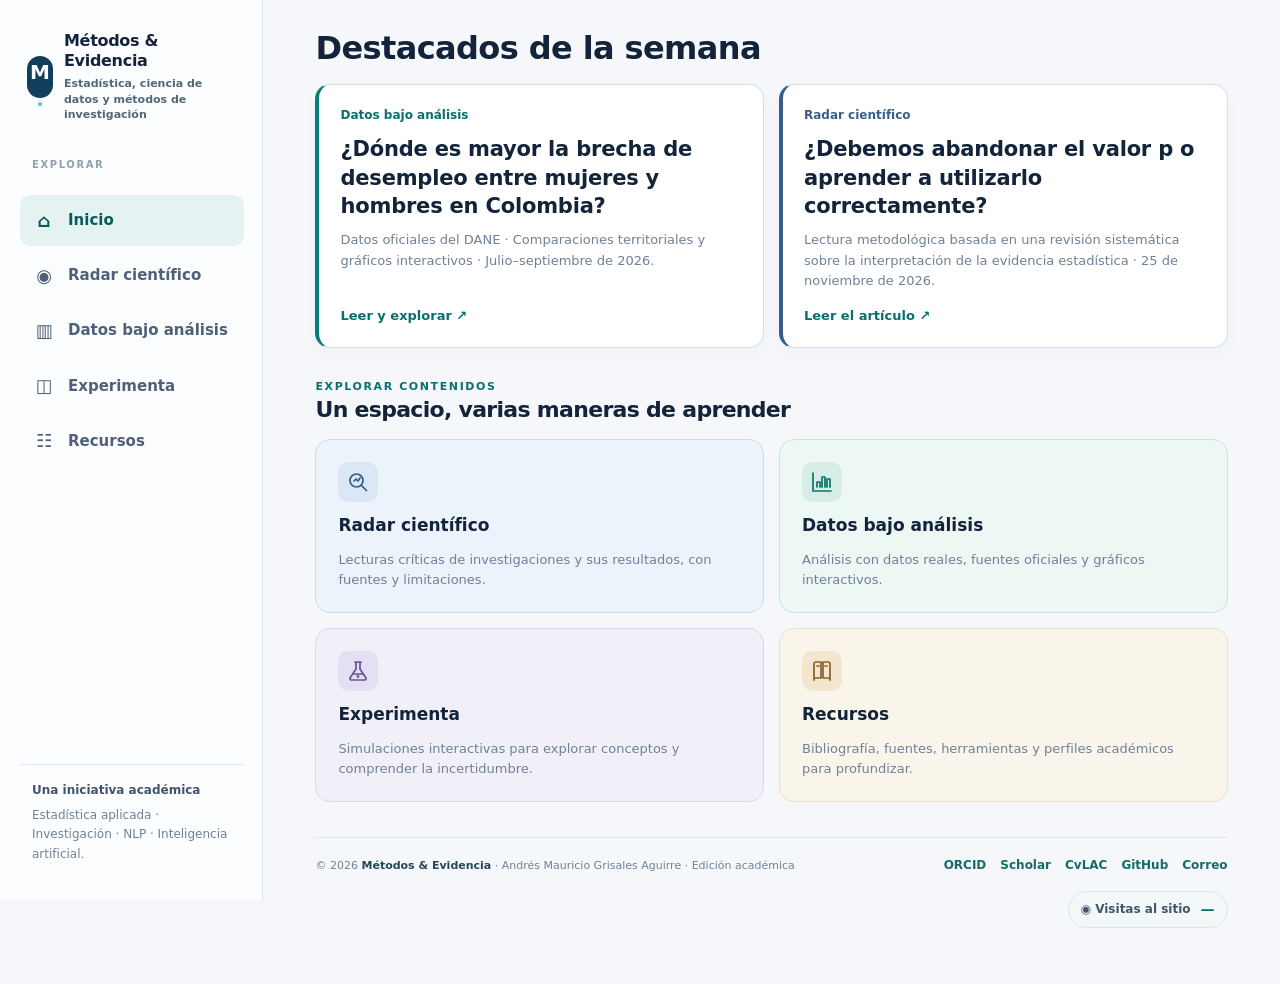
==== index.html @ fb6fb341 "seo: título completo del portal en la pestaña de Inicio Cambio aprobado por el responsable editorial" ====
<!doctype html>
<html lang="es">
<head>
<meta charset="utf-8"><meta name="viewport" content="width=device-width,initial-scale=1">
<meta name="description" content="Métodos & Evidencia: artículos de divulgación científica, análisis de datos, estadística y experimentos interactivos con fuentes verificables.">
<title>Métodos &amp; Evidencia · Estadística, ciencia de datos y métodos de investigación</title>
<meta name="robots" content="index,follow">
<link rel="canonical" href="https://andresmgrisales.github.io/metodos-evidencia/">
<!-- Vista previa al compartir (Open Graph) -->
<meta property="og:type" content="website">
<meta property="og:title" content="Métodos &amp; Evidencia · Estadística, ciencia de datos y métodos de investigación">
<meta property="og:description" content="Métodos &amp; Evidencia: artículos de divulgación científica, análisis de datos, estadística y experimentos interactivos con fuentes verificables.">
<meta property="og:url" content="https://andresmgrisales.github.io/metodos-evidencia/">
<meta property="og:site_name" content="Métodos &amp; Evidencia">
<meta property="og:locale" content="es_CO">
<meta property="og:image" content="https://andresmgrisales.github.io/metodos-evidencia/img/og-metodos-evidencia.png">
<meta property="og:image:width" content="1200">
<meta property="og:image:height" content="630">
<meta property="og:image:alt" content="Métodos &amp; Evidencia · Estadística, ciencia de datos y métodos de investigación">
<meta name="twitter:card" content="summary_large_image">

<meta name="theme-color" content="#163b52">
<style>
:root{--ink:#12233a;--ink2:#41546c;--muted:#708097;--teal:#0b8c89;--teald:#08716f;--blue:#233b78;--light:#f5f7fb;--line:#e1e7ef;--white:#fff;--warm:#fbf6ed;--shadow:0 10px 32px rgba(31,48,75,.055)}
*{box-sizing:border-box}html{scroll-behavior:smooth}body{margin:0;background:var(--light);color:var(--ink);font:15px/1.62 system-ui,-apple-system,'Segoe UI',Arial,sans-serif}button,input,select{font:inherit}a{color:var(--teald);text-decoration:none}a:hover{text-decoration:underline}button{cursor:pointer}button:focus-visible,a:focus-visible,input:focus-visible,select:focus-visible{outline:3px solid #67c4bb;outline-offset:2px}button:disabled{opacity:.5;cursor:not-allowed}
.shell{max-width:1550px;margin:0 auto;min-height:100vh;display:grid;grid-template-columns:263px minmax(0,1fr)}.sidebar{padding:27px 18px 20px 20px;background:#fcfdff;border-right:1px solid var(--line);position:sticky;top:0;height:100vh;display:flex;flex-direction:column;gap:22px}.brand{display:flex;align-items:center;gap:11px;padding:4px 7px 12px}.symbol{width:42px;height:42px;display:grid;place-items:center;background:#123e5d;color:white;font-weight:800;font-size:20px;border-radius:13px}.brand-title{font-size:16px;line-height:1.23;font-weight:780;letter-spacing:-.3px}.brand-sub{font-size:10px;letter-spacing:1.25px;color:var(--muted);font-weight:700;text-transform:uppercase}.menu-kicker{font-size:10px;font-weight:750;color:#91a0af;letter-spacing:1.6px;padding:0 12px}.menu{display:flex;flex-direction:column;gap:4px}.menu button{display:flex;align-items:center;gap:12px;border:0;border-radius:11px;padding:11px 12px;color:#506079;background:transparent;text-align:left;font-weight:630;white-space:nowrap}.menu button:hover{background:#edf3f8;color:#17375c}.menu button.active{background:#e4f2f1;color:#075c5b}.menu button .ic{font-size:18px;width:24px;text-align:center}.sidebar-bottom{margin-top:auto;border-top:1px solid var(--line);padding:16px 12px;font-size:12px;color:var(--muted)}.sidebar-bottom strong{display:block;color:var(--ink2);font-size:12px;margin-bottom:5px}
.main{min-width:0;padding:24px clamp(20px,4.1vw,64px) 38px}.topbar{display:flex;align-items:center;justify-content:space-between;gap:15px;margin-bottom:28px}.eyebrow{font-size:11px;color:var(--teald);letter-spacing:1.6px;font-weight:800;text-transform:uppercase}.top-status{background:#e5efed;color:#17675c;border:1px solid #cce6df;border-radius:99px;padding:5px 10px;font-size:11px;font-weight:750}.date{color:var(--muted);font-size:12px}.container{max-width:1110px}.hero{background:linear-gradient(117deg,#152d4c 0%,#234264 54%,#0e666b 115%);color:#fff;border-radius:22px;padding:clamp(23px,3.4vw,42px);display:grid;grid-template-columns:minmax(0,1.3fr) minmax(210px,.8fr);gap:15px;min-height:285px;overflow:hidden;position:relative}.hero:after{content:'';width:340px;height:340px;border:1px solid rgba(255,255,255,.1);border-radius:50%;position:absolute;right:-160px;top:-180px;box-shadow:0 0 0 62px rgba(255,255,255,.035),0 0 0 122px rgba(255,255,255,.025);pointer-events:none}.hero h1{font-weight:760;letter-spacing:-1.25px;font-size:clamp(27px,3.6vw,43px);line-height:1.16;margin:10px 0 15px}.hero p{margin:0 0 22px;color:#d8e4ee;max-width:600px;font-size:15px}.hero-visual{align-self:center;justify-self:center;width:100%;max-width:285px;opacity:.94}.hero-visual svg{width:100%;height:auto;overflow:visible}.hero .eyebrow{color:#99e2d5}.btn{border:0;border-radius:10px;padding:10px 15px;font-size:13px;font-weight:730;background:var(--teal);color:#fff;display:inline-flex;align-items:center;justify-content:center;gap:8px}.btn:hover{background:var(--teald);text-decoration:none}.btn.light{background:#fff;color:#23405d}.btn.light:hover{background:#e8f6f3}.btn.ghost{background:#e6f1ef;color:var(--teald)}.btn.outline{background:#fff;border:1px solid #c9d8de;color:#1b5d63}.btn.mini{font-size:12px;padding:7px 10px}.btn:focus{outline-offset:3px}.section{margin:28px 0}.section-header{display:flex;justify-content:space-between;gap:15px;align-items:end;margin-bottom:15px}.section-header h2,.page-head h1{margin:0;letter-spacing:-.7px;line-height:1.3}.section-header h2{font-size:22px}.section-header p,.page-head p{margin:5px 0 0;color:var(--muted)}.linkbtn{border:0;background:none;color:var(--teald);font-weight:740;padding:7px}.grid2{display:grid;grid-template-columns:1fr 1fr;gap:15px}.grid3{display:grid;grid-template-columns:repeat(3,minmax(0,1fr));gap:15px}.card{background:var(--white);border:1px solid var(--line);box-shadow:var(--shadow);border-radius:16px;padding:20px;min-width:0}.tile{border:1px solid #dfe7eb;background:#fff;border-radius:15px;padding:19px;text-align:left;min-height:148px;display:flex;flex-direction:column;align-items:flex-start;gap:8px;width:100%;transition:.18s}.tile:hover{transform:translateY(-2px);box-shadow:var(--shadow);border-color:#b8d6d2}.tile-ico{display:inline-grid;place-items:center;background:#e8f4f3;color:var(--teald);border-radius:11px;width:34px;height:34px;font-size:18px}.tile strong{font-size:15px}.tile span:last-child{font-size:12px;color:var(--muted);line-height:1.5}.tag{display:inline-block;color:var(--teald);font-size:10px;font-weight:780;text-transform:uppercase;letter-spacing:1.1px}.muted{color:var(--muted)}.small{font-size:12px}.kpis{display:grid;grid-template-columns:repeat(3,minmax(0,1fr));gap:12px}.kpi{padding:17px;border:1px solid var(--line);border-radius:14px;background:#fff}.kpi strong{display:block;font-size:27px;letter-spacing:-.8px;line-height:1.3;margin:5px 0}.kpi span{font-size:11px;color:var(--muted);font-weight:650}.highlight{background:#ecf6f4;border:1px solid #cae5df;border-radius:14px;padding:16px}.highlight h3{margin:2px 0 7px}.highlight p{margin:0}.label{display:block;font-size:12px;font-weight:730;color:#53667d;margin-bottom:7px}.field{border:1px solid #d7dfe8;background:#fff;border-radius:10px;padding:10px 11px;width:100%;min-width:0;color:var(--ink)}.filterbar{display:grid;grid-template-columns:1.4fr 1fr;gap:13px;margin-bottom:16px}.radar-item{background:#fff;border:1px solid var(--line);border-radius:16px;padding:20px;margin-bottom:12px}.radar-item h3{font-size:18px;margin:6px 0;line-height:1.35}.radar-item p{margin:10px 0;color:var(--ink2);font-size:14px}.meta{font-size:11px;color:#74839a;display:flex;gap:9px;flex-wrap:wrap;margin:8px 0}.item-actions{display:flex;align-items:center;gap:10px;margin-top:15px;flex-wrap:wrap}.expansion{margin-top:14px;border-left:3px solid var(--teal);padding:10px 16px;background:#f2f8f7;border-radius:0 8px 8px 0}.expansion p{margin:4px 0 8px}.page-head{margin-bottom:22px}.page-head h1{font-size:clamp(26px,3vw,34px)}.page-head .eyebrow{margin-bottom:8px}.publication{max-width:820px}.publication p{font-size:15px;color:#34465c}.publication h2{font-size:20px;letter-spacing:-.3px;margin-top:26px}.tabs{display:flex;gap:5px;background:#edf2f6;border-radius:11px;padding:5px;width:max-content;max-width:100%;flex-wrap:wrap}.tabs button{border:0;background:transparent;border-radius:8px;padding:8px 13px;font-size:12px;color:#63758b;font-weight:730}.tabs button.selected{background:#fff;color:var(--ink);box-shadow:0 2px 7px #182d4715}.chart{width:100%;max-height:345px;display:block;overflow:visible}.chart text{font-family:system-ui,'Segoe UI',sans-serif;fill:#66778e;font-size:12px}.chart .gridline{stroke:#dfe8ee;stroke-width:1;stroke-dasharray:3 5}.chart .baseline{stroke:#aebcc9;stroke-width:1.5}.chart .data-line{fill:none;stroke:#087e83;stroke-width:4;stroke-linecap:round;stroke-linejoin:round}.chart .dot{fill:#087e83;stroke:#fff;stroke-width:3}.chart .bar{fill:#238c95}.note{border-left:3px solid #e4aa5c;background:#fbf7ee;border-radius:0 9px 9px 0;padding:12px 14px;color:#715d3b;font-size:12px}.source-list a{word-break:break-word}.source-list{padding-left:20px;font-size:13px}.source-list li{margin:5px 0}.explorer-hero{background:linear-gradient(120deg,#e7f2f1,#f4f8fa);border:1px solid #d0e7e2;border-radius:14px;padding:17px}.control-row{display:flex;align-items:center;gap:12px;justify-content:space-between;flex-wrap:wrap}.control-row strong{font-size:25px}.slider{width:100%;accent-color:var(--teal);cursor:pointer;margin:11px 0 4px}.center{text-align:center}.display-num{font-size:clamp(27px,3.6vw,42px);font-weight:810;letter-spacing:-1px;color:var(--teald);line-height:1.2}.quiz-options{display:grid;gap:9px;margin:14px 0}.quiz-options button{border:1px solid #dce5ec;background:#fff;border-radius:10px;padding:12px 14px;text-align:left;color:var(--ink);font-weight:600}.quiz-options button:hover{border-color:var(--teal);background:#f4fbfa}.quiz-options button.chosen{border-color:var(--teal);background:#e4f4f1}.feedback{border:1px solid #cbe3da;background:#edf7f3;padding:13px 15px;border-radius:11px;font-size:13px}.formula{font-size:19px;text-align:center;padding:10px 0;letter-spacing:1px}.resource{display:flex;gap:14px;align-items:flex-start}.resource-icon{width:38px;height:38px;display:grid;place-items:center;border-radius:10px;background:#eaf4f2;font-size:20px;flex-shrink:0}.resource h3{margin:0 0 5px;font-size:15px}.resource p{margin:0;font-size:13px;color:var(--muted)}.footer{max-width:1110px;margin-top:35px;border-top:1px solid var(--line);padding:18px 0;color:var(--muted);font-size:11px;display:flex;justify-content:space-between;gap:15px;flex-wrap:wrap}.pill{display:inline-block;background:#e8f2f0;color:#166660;border-radius:50px;font-size:11px;font-weight:730;padding:3px 8px}.cols-analysis{display:grid;grid-template-columns:1fr .85fr;gap:16px}.overline{color:#73859a;font-size:11px;letter-spacing:1.2px;text-transform:uppercase;font-weight:800}.stat-row{display:grid;grid-template-columns:repeat(3,1fr);gap:12px}.mini-stat strong{display:block;font-size:24px;line-height:1.15}.mini-stat span{color:var(--muted);font-size:11px}.nav-mobile{display:none}.divider{height:1px;background:var(--line);margin:18px 0}.text-link{font-size:13px;font-weight:740}h3{line-height:1.35}ul{padding-left:22px}code{font-family:ui-monospace,Consolas,monospace;font-size:12px}.chart-help{font-size:11px;color:var(--muted);margin-top:4px}
@media(max-width:1000px){.shell{grid-template-columns:218px minmax(0,1fr)}.sidebar{padding:22px 10px}.main{padding:22px}.hero{grid-template-columns:1fr .65fr}.cols-analysis{grid-template-columns:1fr}}
@media(max-width:730px){.featured-card{grid-template-columns:1fr!important}.shell{display:block}.sidebar{position:static;width:100%;height:auto;border-right:0;border-bottom:1px solid var(--line);padding:11px 13px;gap:5px}.brand{padding:3px 5px}.menu-kicker,.sidebar-bottom{display:none}.menu{flex-direction:row;overflow-x:auto;padding:2px 0 4px;gap:4px;scrollbar-width:thin}.menu button{padding:9px 10px;font-size:12px;gap:5px}.menu button .ic{font-size:14px;width:18px}.main{padding:20px 14px}.hero{min-height:initial;padding:23px;grid-template-columns:1fr}.hero-visual{display:none}.grid3,.grid2{grid-template-columns:1fr}.kpis{grid-template-columns:repeat(3,1fr)}.kpi{padding:12px}.kpi strong{font-size:20px}.filterbar{grid-template-columns:1fr}.topbar{margin-bottom:18px}.section{margin:24px 0}.section-header h2{font-size:19px}.stat-row{grid-template-columns:1fr 1fr}.publication{max-width:none}}
@media(max-width:410px){.kpis{grid-template-columns:1fr 1fr}.topbar{flex-wrap:wrap}.stat-row{grid-template-columns:1fr 1fr}}
@media(prefers-reduced-motion:reduce){*{scroll-behavior:auto!important;transition:none!important}}

/* ME v0.5: accesibilidad, navegación móvil y miniartículo metodológico */
.skip-link{position:absolute;left:14px;top:-100px;z-index:100;background:#fff;color:#123e5d;border:2px solid #0b8c89;border-radius:9px;padding:8px 12px}.skip-link:focus{top:12px}
.article-switch{display:flex;align-items:stretch;gap:10px;flex-wrap:wrap;margin:0 0 25px}
.article-switch button{border:1px solid #cadde1;background:#fff;border-radius:12px;text-align:left;padding:11px 15px;color:#36526a;font-size:13px;min-width:220px;flex:1;line-height:1.5}
.article-switch button strong{display:block;font-size:14px;color:var(--ink)}
.article-switch button.selected{border-color:#0b8c89;background:#e8f5f2;box-shadow:inset 0 0 0 1px #0b8c89}
.method-grid{display:grid;grid-template-columns:1fr;gap:17px}
.method-controls{display:grid;grid-template-columns:repeat(3,minmax(0,1fr));gap:16px}
.method-controls .control-row{margin-bottom:4px}
.method-metrics{display:grid;grid-template-columns:repeat(3,minmax(0,1fr));gap:10px;margin:18px 0}
.method-metric{border:1px solid var(--line);border-radius:12px;padding:13px;background:#fff;min-width:0}
.method-metric .overline{font-size:10px;line-height:1.4;letter-spacing:.8px}
.method-metric .num{font-size:24px;line-height:1.35;font-weight:800;letter-spacing:-.5px;color:#214968;overflow-wrap:anywhere}
.method-metric .support{font-size:12px;color:#65748c}
.ci-plot{width:100%;height:auto;display:block;max-width:850px;margin:0 auto}
.method-takeaway{padding:15px;border:1px solid #cce4df;background:#eff8f5;border-radius:13px}
.method-takeaway strong{display:block;color:#145754;margin-bottom:3px}
.method-takeaway p{margin:2px 0;color:#274b5d}
.method-notes{padding-left:20px}
.method-notes li{margin:8px 0}
.mini-pill{display:inline-flex;align-items:center;border-radius:100px;padding:3px 10px;background:#eaf4f3;color:#115b5d;font-size:11px;font-weight:700}
.visually-hidden{position:absolute!important;width:1px;height:1px;padding:0;margin:-1px;overflow:hidden;clip:rect(0,0,0,0);white-space:nowrap;border:0}
/* Los nombres editoriales son únicos para todos los tamaños de pantalla. */
@media(max-width:930px){.method-grid{grid-template-columns:1fr}.method-controls{grid-template-columns:1fr}.method-metrics{grid-template-columns:repeat(3,minmax(0,1fr))}}
@media(max-width:730px){
  .menu{display:grid;grid-template-columns:repeat(3,minmax(0,1fr));overflow:visible;gap:5px}
 .menu button{min-width:0;white-space:normal;display:flex;flex-direction:column;align-items:center;justify-content:center;line-height:1.25;text-align:center;padding:8px 4px;min-height:72px;gap:4px}.menu button .nav-long{max-width:100%;overflow-wrap:break-word}
 .menu button .ic{font-size:15px;width:15px}.method-metrics{grid-template-columns:1fr 1fr}.article-switch{gap:7px}.article-switch button{min-width:0;flex-basis:100%}
}
@media(max-width:390px){.menu button .ic{display:inline-block}.method-metrics{grid-template-columns:1fr 1fr}.method-metric .num{font-size:21px}}


/* Radar editorial demo 0.6 */
.status-pill{display:inline-block;padding:5px 10px;border-radius:999px;font-size:12px;font-weight:700;background:#edf2f8;color:#405876}
.status-pill.revisar{background:#e2f4f0;color:#086c66}.status-pill.descartado{background:#faecec;color:#8a4550}
.review-buttons{display:flex;gap:7px;flex-wrap:wrap;margin-top:11px}.review-buttons button{font-size:12px}.review-footer{margin-top:14px}
@media(max-width:600px){.review-buttons .btn{flex:1 1 43%;white-space:normal}.tabs button{min-width:0}}

/* Radar 0.7: indicadores de procedencia y alcance */
.radar-summary{display:grid;grid-template-columns:repeat(3,minmax(0,1fr));gap:10px;margin:17px 0 16px}
.radar-summary>div{border:1px solid #dfebe9;border-radius:13px;background:#f2f8f7;padding:12px 14px;display:flex;flex-direction:column;gap:3px;min-width:0}
.radar-summary strong{font-size:24px;line-height:1.1;color:#145954}
.radar-summary span{font-size:12px;color:#596a7f}
@media(max-width:470px){.radar-summary>div{padding:10px 8px}.radar-summary strong{font-size:20px}.radar-summary span{font-size:11px;line-height:1.35}}

/* METODOS & EVIDENCIA V0.8 */
.radar-tabs{display:flex;flex-wrap:wrap;gap:8px;margin:18px 0;padding:8px;background:#edf4f4;border-radius:14px}
.radar-tabs button{border:1px solid transparent;border-radius:10px;padding:10px 13px;background:transparent;color:#4e6074;font-weight:760;font-size:12px;cursor:pointer;flex:1 1 auto}
.radar-tabs button.active{color:#115f5b;border-color:#c6dedb;background:white;box-shadow:0 2px 10px #173b6315}
.trend-summary{display:grid;grid-template-columns:repeat(3,minmax(0,1fr));gap:10px;margin:14px 0}
.trend-summary>div{border-radius:13px;background:#f0f6f4;border:1px solid #dcebe7;padding:15px;display:flex;flex-direction:column;gap:4px}
.trend-summary .k{font-size:10px;color:#63768c;text-transform:uppercase;letter-spacing:.8px;font-weight:750}
.trend-summary .v{font-size:17px;font-weight:800;color:#1d4751}
.trend-row{border-radius:14px;border:1px solid var(--line);padding:16px;background:#fff;margin:10px 0}
.trend-svg{display:block;width:100%;max-width:850px;height:auto;margin:7px auto}
.trend-table{width:100%;border-collapse:collapse;font-size:13px}
.trend-table th,.trend-table td{border-bottom:1px solid #e0e8ec;padding:10px;text-align:right}
.trend-table th:first-child,.trend-table td:first-child{text-align:left}
.trend-tabs{display:flex;gap:8px;flex-wrap:wrap;margin:12px 0}
.trend-empty{min-height:195px;display:flex;flex-direction:column;align-items:center;justify-content:center;gap:9px;border:1px dashed #a8b8c4;background:#f8fafb;border-radius:16px;text-align:center;padding:30px 18px}
.status-info{display:inline-flex;align-items:center;gap:5px;background:#eef4f5;color:#406278;padding:5px 9px;border-radius:99px;font-size:11px;font-weight:750}
.status-info.demo{background:#fff2e0;color:#955a12}
.status-info.pending{background:#f2f4f7;color:#5a6573}
.smallprint{font-size:12px;color:#607189;line-height:1.65}
.form-actions{display:flex;gap:10px;flex-wrap:wrap;margin:13px 0}
.policy-grid{display:grid;grid-template-columns:1fr 1fr;gap:13px}
.policy-criterion{border:1px solid #dce6ec;background:#fff;border-radius:13px;padding:16px}
.policy-criterion strong{display:block;font-size:14px;margin:4px 0 7px;color:#25455c}
.policy-criterion p{margin:0;color:#607188;font-size:12px}
@media(max-width:730px){.trend-summary{grid-template-columns:1fr}.policy-grid{grid-template-columns:1fr}.radar-tabs button{flex:1 1 43%}}

/* Monitor 0.9 · Real data and provenance */
.reference-chip{background:#e8f5f2;border:1px solid #c5e9dd;border-radius:11px;padding:12px 15px;color:#155b52}
.reference-chip strong{display:block;font-size:14px;margin-bottom:4px}
.reference-chip p{margin:0;color:#28594f;font-size:13px;line-height:1.52}
.trend-actions{display:flex;gap:8px;flex-wrap:wrap;margin-top:12px}
.trend-actions .btn{white-space:normal;text-align:center}
.warning-note{border-left:3px solid #d69b42;background:#fff8e9;padding:11px 14px;border-radius:0 8px 8px 0;margin-top:12px;font-size:13px;color:#674e25}
.success-note{border-left:3px solid #0b8c89;background:#edf8f5;padding:11px 14px;border-radius:0 8px 8px 0;margin-top:12px;font-size:13px;color:#22584f}
.ref-table{width:100%;max-width:600px;border-collapse:collapse;font-variant-numeric:tabular-nums}
.ref-table th,.ref-table td{padding:7px 10px;border-bottom:1px solid #e6ebef;font-size:13px;text-align:right}
.ref-table th:first-child,.ref-table td:first-child{text-align:left}
.monitor-subtitle{font-size:13px;color:#5f7182;margin-top:2px}
@media(max-width:540px){.trend-actions>.btn{flex:1 1 100%}.ref-table th,.ref-table td{font-size:12px}}

/* 0.11: auditoría científica de 60 registros */
.audit-steps{display:grid;grid-template-columns:repeat(3,1fr);gap:11px;margin:15px 0}
.audit-steps>div{background:#f4f8fa;border:1px solid #e1e9ee;border-radius:12px;padding:13px}
.audit-steps strong{display:block;font-size:19px;color:#173c50}
.audit-steps span{font-size:12px;color:#5b7180}
.audit-grid{display:grid;grid-template-columns:repeat(3,1fr);gap:10px;margin:14px 0}
.audit-cell{border:1px solid #e0e9ed;border-radius:12px;padding:12px;background:#fff}
.audit-cell strong{display:block;font-size:13px;color:#14384b}
.audit-cell span{display:block;color:#5f7786;font-size:12px;margin-top:4px}
.audit-cell .number{font-size:24px;color:#087c80;font-weight:800;margin:4px 0}
.audit-item{padding:12px 0;border-bottom:1px solid #e8edf0}
.audit-item h4{font-size:14px;line-height:1.35;margin:3px 0}
.audit-item p{font-size:12px;margin:5px 0;line-height:1.5}
.audit-progress{background:#f0f7f6;border:1px solid #bcded8;border-radius:10px;padding:10px 13px;margin:12px 0}
.audit-progress strong{color:#17645c}
.audit-actions{display:flex;flex-wrap:wrap;gap:10px;margin:15px 0}
.audit-actions .btn:disabled{opacity:.48;cursor:not-allowed}
@media(max-width:750px){.audit-grid{grid-template-columns:repeat(2,1fr)}.audit-steps{grid-template-columns:1fr 1fr 1fr}}
@media(max-width:440px){.audit-grid{grid-template-columns:1fr 1fr}.audit-steps{grid-template-columns:1fr}.audit-actions .btn{width:100%}}


/* ===== Catálogo acumulativo 0.17 ===== */
.v17-hero{padding:clamp(19px,3vw,30px);border-radius:17px;color:white;background:linear-gradient(120deg,#143650 0%,#126b6e 100%);margin:16px 0 20px}
.v17-hero h2{margin:5px 0 6px;font-size:clamp(22px,3vw,28px);letter-spacing:-.5px}
.v17-hero p{color:#e2f1ef;max-width:770px;margin:0 0 15px}
.v17-grid{display:grid;grid-template-columns:repeat(3,minmax(0,1fr));gap:13px;margin:15px 0}
.v17-card{border:1px solid #dfe8ea;background:#fff;border-radius:13px;padding:16px;display:flex;flex-direction:column;gap:8px;min-width:0}
.v17-card h3{margin:0;font-size:16px;line-height:1.35;overflow-wrap:anywhere}
.v17-card p{margin:0;color:#556b7c;font-size:13px;line-height:1.55}
.v17-card .v17-footer{margin-top:auto;padding-top:5px;display:flex;gap:8px;flex-wrap:wrap;align-items:center}
.v17-eyebrow{font-size:10px;letter-spacing:1.2px;text-transform:uppercase;font-weight:800;color:#087776}
.v17-stat{font-size:12px;color:#4a6377}
.v17-demo{display:inline-flex;border:1px solid #cfd8de;background:#f5f7f9;color:#536779;border-radius:50px;padding:3px 8px;font-size:10px;font-weight:750}
.v17-published{display:inline-flex;background:#e6f5ef;color:#116956;padding:3px 8px;border-radius:50px;font-size:10px;font-weight:750}
.v17-tombstone{display:inline-flex;background:#fff0ef;color:#9a3532;border-radius:50px;padding:3px 8px;font-size:10px;font-weight:750}
.v17-filter{display:grid;grid-template-columns:minmax(180px,2fr) repeat(3,minmax(130px,1fr));gap:12px;margin:17px 0;padding:17px;border:1px solid #e2e9ed;border-radius:14px;background:#fff}
.v17-filter .field{width:100%;max-width:100%;min-width:0}
.v17-filter label{display:block;font-size:11px;font-weight:750;color:#435971;margin-bottom:4px}
.v17-calendar{width:100%;border-collapse:collapse;font-size:13px}
.v17-calendar th,.v17-calendar td{border-bottom:1px solid #e8ecef;padding:10px 9px;text-align:left;vertical-align:top}
.v17-calendar th{font-size:11px;letter-spacing:.5px;text-transform:uppercase;color:#556b7c}
.v17-tag{display:inline-block;margin-right:5px;margin-bottom:3px;border-radius:50px;background:#eaf2f3;color:#26636b;padding:2px 9px;font-size:11px}
.v17-record{max-width:900px}
.v17-record h1{font-size:clamp(25px,3.3vw,34px);line-height:1.2;letter-spacing:-.6px}
.v17-sources{overflow-wrap:anywhere}
.v17-history{border-left:3px solid #6ab7b0;padding-left:13px;margin:15px 0}
.v17-history>div{border-bottom:1px solid #e8edf0;padding:9px 0}
.v17-spotlight{padding:18px;border:1px solid #c9e3dd;border-radius:14px;background:#f0f9f6;margin:18px 0}
.v17-spotlight h2{margin:0 0 5px;font-size:19px}
.v17-spotlight p{margin:0 0 12px;color:#4c6971;font-size:13px}
.v17-actions{display:flex;gap:10px;flex-wrap:wrap;margin-top:11px}
.v17-empty{padding:24px;border:1px dashed #cbd9df;background:#fff;border-radius:13px;color:#637588}
.v17-wrap{overflow-x:auto;max-width:100%}
@media(max-width:960px){.v17-grid{grid-template-columns:repeat(2,minmax(0,1fr))}.v17-filter{grid-template-columns:repeat(2,minmax(0,1fr))}}
@media(max-width:520px){.v17-grid,.v17-filter{grid-template-columns:1fr}.v17-filter{padding:13px}.v17-card{padding:14px}.v17-calendar{min-width:520px}.v17-hero{padding:18px}.v17-actions .btn{width:100%}}


/* ===== 0.18 · Calendarizar preparación sin autopublicar ===== */
.a18-hero{border-radius:17px;background:linear-gradient(110deg,#15384e,#087d7c);color:white;padding:clamp(20px,3vw,32px);margin:15px 0 22px}
.a18-hero h1{font-size:clamp(27px,3.3vw,36px);margin:6px 0 12px;color:#fff}
.a18-hero p{max-width:800px;color:#deecee;margin:0;font-size:14px;line-height:1.65}
.a18-kpis{display:grid;grid-template-columns:repeat(4,minmax(0,1fr));gap:12px;margin:18px 0}
.a18-kpi{padding:16px;background:#fff;border:1px solid #dce6e9;border-radius:14px}
.a18-kpi b{display:block;font-size:27px;line-height:1.4;color:#18586a}
.a18-kpi span{font-size:11px;color:#526c79}
.a18-split{display:grid;grid-template-columns:minmax(0,1fr) 260px;gap:16px;align-items:start}
.a18-card{background:#fff;border:1px solid #e0e9e9;border-radius:14px;padding:16px;margin-bottom:12px;min-width:0}
.a18-card h3{margin:6px 0 6px;font-size:16px;line-height:1.35}
.a18-card p{font-size:12px;line-height:1.5;color:#53687d;margin:5px 0 10px}
.a18-meta{display:flex;align-items:center;flex-wrap:wrap;gap:8px;color:#657587;font-size:11px}
.a18-pill{background:#eff3f4;color:#416473;border-radius:20px;padding:4px 9px;font-size:10px;font-weight:800}
.a18-pill.due{background:#fdf1dc;color:#96611b}
.a18-pill.review{background:#e7f3f2;color:#136d64}
.a18-list{min-width:0}
.a18-filters{display:grid;grid-template-columns:repeat(3,minmax(0,1fr));gap:10px;margin-bottom:14px}
.a18-filters label{font-size:11px;font-weight:750;color:#435d70;display:block;margin-bottom:5px}
.a18-filters select,.a18-filters input{width:100%;min-width:0;background:white;border:1px solid #d7e1e5;color:#23384e;border-radius:10px;padding:9px 10px;font-size:13px}
.a18-detail{margin-top:12px;padding:12px;border:1px solid #cde3e1;background:#f4faf9;border-radius:10px}
.a18-detail ul{font-size:12px;line-height:1.65;margin:9px 0 5px;padding-left:21px;color:#334f5b}
.a18-panel{border:1px solid #dce7e6;background:#fff;border-radius:14px;padding:18px;margin-bottom:13px}
.a18-panel h2{font-size:18px;margin:0 0 9px}
.a18-panel p{font-size:12px;color:#587082;line-height:1.65}
.a18-steps{display:grid;gap:8px}
.a18-steps div{padding:10px 12px;border-left:3px solid #58a6a0;background:#f2f7f7;color:#405a6e;font-size:12px;border-radius:6px}
.a18-bar{height:7px;border-radius:20px;background:#e5eeee;overflow:hidden;margin:12px 0}
.a18-bar span{height:100%;display:block;background:#168a82;border-radius:20px}
.a18-note{font-size:12px;color:#466773;padding:12px;background:#eff6f7;border:1px solid #d5e5e5;border-radius:12px;margin-top:12px}
@media(max-width:1000px){.a18-split{grid-template-columns:1fr}.a18-kpis{grid-template-columns:repeat(2,minmax(0,1fr))}}
@media(max-width:550px){.a18-filters{grid-template-columns:1fr}.a18-kpis{grid-template-columns:repeat(2,minmax(0,1fr))}.a18-kpi{padding:13px}.a18-card{padding:14px}}


/* Integración editorial 0.26; no altera simuladores ni lógica del prototipo */
.a026-callout{margin:19px 0 25px;padding:21px;border-radius:16px;border:1px solid #badbd6;background:linear-gradient(110deg,#effaf7,#fff)}
.a026-callout h2{font-size:clamp(21px,2.8vw,27px);line-height:1.23;margin:8px 0 12px;color:#163b51}
.a026-callout p{font-size:14px;color:#4a6172;line-height:1.6}
.a026-kicker{font-size:11px;letter-spacing:.9px;font-weight:850;color:#0b7974}
.a026-badge{display:inline-block;border:1px solid #b5e1ca;background:#e4f5eb;color:#216a4d;border-radius:99px;padding:5px 10px;font-size:11px;font-weight:800}
.a026-btn{padding:10px 16px;border:0;border-radius:10px;background:#0b817a;color:#fff;font:inherit;font-weight:800;cursor:pointer}
.a026-btn:hover{background:#076a66}
.a026-details{background:#fff;border:1px solid #c8ddd8;border-radius:13px;overflow:hidden;margin-top:16px}
.a026-details>summary{padding:15px 19px;cursor:pointer;font-weight:800;color:#155d66;list-style:none;display:flex;justify-content:space-between;gap:12px}
.a026-details>summary::-webkit-details-marker{display:none}
.a026-details>summary::after{content:"+";font-size:22px;line-height:1}
.a026-details[open]>summary::after{content:"−"}
.a026-details[open]>summary{border-bottom:1px solid #dfe7ec}
.a026-embed{background:#fff;color:#203448;font-size:15px}
.a026-embed .reading{background:#fff;margin:0;box-shadow:none;border:none}
.a026-embed .reading-head{padding:clamp(19px,4vw,39px);border-bottom:1px solid #dfe7ec}
.a026-embed .reading-meta,.a026-embed .graphic-kicker{font-size:11px;font-weight:800;letter-spacing:1px;text-transform:uppercase;color:#087f80}
.a026-embed .pill{display:inline-block;border:1px solid #c6e3d6;background:#eaf6ee;color:#25644c;border-radius:99px;padding:5px 10px;font-size:11px;font-weight:800}
.a026-embed .reading h2{font-size:clamp(23px,3.5vw,37px);color:#15384b;line-height:1.22;margin:15px 0;letter-spacing:-.5px}
.a026-embed .lead{font-size:17px;color:#4e6175;margin-bottom:16px}
.a026-embed .submeta{font-size:12px;color:#65778a}
.a026-embed .infographic{padding:clamp(16px,3.4vw,30px);background:linear-gradient(115deg,#effaf7,#f7f9fb);border-bottom:1px solid #dfe7ec}
.a026-embed .infographic figcaption{font-size:11px;font-weight:800;letter-spacing:1px;color:#526b7b;margin-bottom:12px}
.a026-embed .graphic-body{border:1px solid #d9e9e6;background:#fff;border-radius:14px;padding:clamp(13px,3vw,23px)}
.a026-embed .flow3{display:flex;gap:7px;align-items:center;margin:20px 0}
.a026-embed .flow-number{flex:1;min-width:0;padding:12px 4px;text-align:center;background:#e8f4f2;border-radius:10px}
.a026-embed .flow-number strong{display:block;color:#086b71;font-size:clamp(20px,3vw,31px);line-height:1.2}
.a026-embed .flow-number span{display:block;color:#587480;font-size:11px;margin-top:4px}
.a026-embed .arrow{font-size:23px;color:#418f8e}
.a026-embed .graphic-message{background:#ecf6f4;color:#165c62;border-radius:9px;padding:13px 15px;display:flex;gap:8px}
.a026-embed .graphic-chips{display:flex;flex-wrap:wrap;gap:7px;margin:14px 0}
.a026-embed .graphic-chips span{font-size:12px;background:#f5f7f9;border:1px solid #e1e7eb;border-radius:30px;padding:5px 10px}
.a026-embed .graphic-footnote{color:#607380;font-size:12px;margin:9px 0 0}
.a026-embed .reading-content{padding:clamp(20px,4vw,39px)}
.a026-embed .reading-content>h3{font-size:20px;margin:0 0 19px}
.a026-embed .section-narrative{margin-bottom:22px}
.a026-embed .section-narrative h3{font-size:17px;margin:0 0 7px;color:#154e58}
.a026-embed .section-narrative p{margin:0;line-height:1.66;color:#334b5f}
.a026-embed .interpretation{background:#fff8ec;border-left:4px solid #c99954;border-radius:0 10px 10px 0;margin:0 clamp(20px,4vw,39px) 27px;padding:15px 20px}
.a026-embed .interpretation h3{margin:0 0 7px;font-size:14px}
.a026-embed .interpretation p{margin:0;color:#67563e;font-size:13px}
.a026-embed .sources{margin:0 clamp(20px,4vw,39px);padding:25px 0 33px;border-top:1px solid #dfe7ec;font-size:13px;overflow-wrap:anywhere}
.a026-embed .sources p{margin:7px 0}
.a026-home{margin:22px 0;border:1px solid #beded6;background:#edf8f4;border-radius:16px;padding:21px}
.a026-home h2{font-size:21px;margin:7px 0 9px;color:#155060}
.a026-home p{font-size:14px;color:#4a6172}
@media(max-width:650px){.a026-callout{padding:14px}.a026-embed .flow3{gap:4px}.a026-embed .flow-number strong{font-size:20px}.a026-embed .flow-number span{font-size:10px}.a026-embed .arrow{font-size:17px}}


/* Navegación de audiencia general · vista editorial de revisión */
.m27-areas{display:grid;grid-template-columns:repeat(3,minmax(0,1fr));gap:14px;margin:18px 0 26px}
.m27-areas article{border:1px solid #dce5ec;background:#fff;border-radius:15px;padding:19px;min-width:0}
.m27-areas strong{font-size:14px;color:#0a7770}.m27-areas h3{font-size:17px;margin:8px 0 7px;color:#203d54}
.m27-areas p{font-size:13px;color:#506678;line-height:1.58;margin:0}
.m27-note{padding:17px 19px;background:#eef8f6;border:1px solid #d0e5df;border-radius:12px;margin-top:20px;color:#2c5d62;font-size:13px;line-height:1.6}
.m27-header{margin-bottom:25px}.m27-header h1{font-size:clamp(29px,4vw,40px);line-height:1.2;margin:6px 0 12px}
.m27-header p{max-width:780px;color:#586a7e;font-size:15px}
.m27-hero{margin-top:12px;background:linear-gradient(115deg,#16475a,#097d79);border-radius:19px;color:#fff;padding:clamp(22px,4vw,36px)}
.m27-hero h2{color:#fff;font-size:clamp(24px,3.4vw,33px);margin:9px 0;line-height:1.24}
.m27-hero p{color:#e1f0f0;font-size:15px;line-height:1.6;max-width:73ch}
.m27-hero .a026-btn{background:#fff;color:#125d61}.m27-hero .a026-btn:hover{background:#e1f2ed}
.m27-muted{font-size:13px;color:#607387}
.m27-callout{display:flex;gap:15px;align-items:center;flex-wrap:wrap;justify-content:space-between;padding:18px 22px;background:#fff;border:1px solid #dce5ec;border-radius:15px;margin:20px 0}
.m27-callout p{margin:0;color:#536c7b;font-size:13px;max-width:64ch}
@media(max-width:750px){.m27-areas{grid-template-columns:1fr}.m27-callout{align-items:flex-start}.m27-hero{padding:20px}}


/* v0.28: identidad editorial y acceso permanente a una sola lectura destacada */
.brand>div:last-child{min-width:0}
.brand-sub{font-size:11px;line-height:1.4;font-weight:550;text-transform:none;letter-spacing:0;max-width:280px;margin-top:6px;color:#526779}
.topbar.featured028{position:sticky;top:8px;z-index:45;display:block;margin:0 0 25px;padding:0;
  background:rgba(255,255,255,.98);border:1px solid #cedfdf;border-left:4px solid #0b8882;
  border-radius:14px;box-shadow:0 5px 23px rgba(18,52,71,.10);overflow:hidden}
.featured028-click{width:100%;display:flex;gap:18px;align-items:center;text-align:left;min-width:0;padding:14px 17px;
  border:0;background:transparent;color:inherit;cursor:pointer;font:inherit}
.featured028-click:hover{background:#f1f9f7}
.featured028-click:focus-visible{outline:3px solid #0b8c89;outline-offset:-4px}
.featured028-label{flex:0 0 123px;display:block;font-size:10px;font-weight:850;line-height:1.45;letter-spacing:1.05px;color:#06766f}
.featured028-main{flex:1;min-width:0;display:flex;flex-direction:column;gap:2px}
.featured028-title{font-size:15px;font-weight:770;line-height:1.35;color:#16354a;letter-spacing:-.1px}
.featured028-summary{font-size:12px;line-height:1.45;color:#52677b}
.featured028-arrow{flex:0 0 28px;width:28px;height:28px;display:grid;place-items:center;border-radius:8px;background:#e3f2f0;color:#12665e;font-weight:800;font-size:19px}
@media(max-width:730px){
  .brand-sub{font-size:11px;max-width:310px;line-height:1.36;margin-top:4px}
  .main{padding-top:13px}
  .topbar.featured028{top:6px;margin-bottom:22px}
  .featured028-click{padding:12px 13px;gap:12px;align-items:flex-start}
  .featured028-label{flex:0 0 79px;font-size:9px;letter-spacing:.55px;line-height:1.3;padding-top:4px}
  .featured028-title{font-size:14px;line-height:1.32}
  .featured028-summary{font-size:11px;line-height:1.43}
  .featured028-arrow{flex:0 0 23px;height:23px;width:23px;font-size:16px}
}
@media(max-width:370px){
  .featured028-click{gap:9px;padding:10px}
  .featured028-label{flex-basis:63px;font-size:8.3px}
  .featured028-arrow{display:none}
}


/* v0.29 · Franja editorial con dos columnas centradas en ambos ejes */
.topbar.featured028 .featured028-click{
  display:grid; grid-template-columns:minmax(115px,.72fr) minmax(0,2.15fr);
  align-items:center;justify-items:center;gap:16px;position:relative;
  text-align:center;min-height:96px;padding:14px 50px 14px 20px;
}
.topbar.featured028 .featured028-label{
  display:flex;align-items:center;justify-content:center;
  align-self:stretch;justify-self:stretch;text-align:center;
  padding:0 10px;line-height:1.5;
}
.topbar.featured028 .featured028-main{
  min-width:0;width:100%;display:flex;align-self:stretch;
  flex-direction:column;justify-content:center;align-items:center;text-align:center;
  gap:5px;
}
.topbar.featured028 .featured028-title,.topbar.featured028 .featured028-summary{text-align:center;max-width:65ch}
.topbar.featured028 .featured028-arrow{
 position:absolute;right:14px;top:50%;transform:translateY(-50%);
}
@media (max-width:730px){
 .topbar.featured028 .featured028-click{
   grid-template-columns:minmax(81px,.82fr) minmax(0,2fr);gap:9px;
   min-height:110px;padding:12px 35px 12px 12px;align-items:center;
 }
 .topbar.featured028 .featured028-label{padding:0 3px;font-size:9px;align-items:center;letter-spacing:.38px}
 .topbar.featured028 .featured028-main{align-items:center;justify-content:center}
 .topbar.featured028 .featured028-title{font-size:14px}
 .topbar.featured028 .featured028-summary{font-size:11px;line-height:1.42}
 .topbar.featured028 .featured028-arrow{right:8px;width:22px;height:22px;font-size:15px}
}
@media (max-width:390px){
 .topbar.featured028 .featured028-click{grid-template-columns:73px minmax(0,1fr);gap:7px;padding:12px 10px;}
 .topbar.featured028 .featured028-arrow{display:none}
 .topbar.featured028 .featured028-label{font-size:8.6px;letter-spacing:.1px}
}
/* v0.29 · Datos del autor e identidad académica */
.author029{background:linear-gradient(120deg,#f2faf8,#fff);border:1px solid #c9e1db;
 border-radius:18px;padding:clamp(18px,3vw,30px);margin:20px 0 26px;display:grid;
 grid-template-columns:minmax(0,1.25fr) minmax(250px,.9fr);gap:24px;align-items:center}
.author029-kicker{font-size:11px;letter-spacing:1px;color:#086e69;font-weight:850;text-transform:uppercase}
.author029-name{margin:9px 0 6px;font-size:clamp(21px,2.5vw,27px);color:#173a4d;line-height:1.27}
.author029-degree{font-size:13px;font-weight:750;color:#246b66;line-height:1.55;margin:0 0 10px}
.author029-bio{font-size:14px;line-height:1.7;color:#4b6071;margin:0}
.author029-channels{background:#fff;border:1px solid #ddeae6;padding:17px;border-radius:12px}
.author029-channels h3{font-size:14px;margin:0 0 9px;color:#173a4d}
.author029-links{display:flex;flex-wrap:wrap;gap:8px;margin-top:12px}
.author029-links a{display:inline-flex;align-items:center;justify-content:center;min-height:35px;
 border-radius:9px;background:#e8f5f1;border:1px solid #c5e5dc;color:#07665f;padding:6px 11px;
 text-decoration:none;font-size:12px;font-weight:760}
.author029-links a:hover{background:#d9eee6}
.author029-email{display:inline-flex;align-items:center;gap:7px;color:#106968;overflow-wrap:anywhere;font-weight:760;font-size:13px}
.author029-subtle{font-size:11px;color:#6b7b89;margin:8px 0 0}
.footer029{align-items:center;display:grid;grid-template-columns:minmax(0,1fr) auto;gap:16px}
.footer029-identity strong{color:#254657;font-weight:800}
.footer029-social{display:flex;flex-wrap:wrap;gap:8px 14px;align-items:center}
.footer029-social a{font-size:12px;text-decoration:none;color:#166a6a;font-weight:730}
.footer029-social a:hover{text-decoration:underline}
@media(max-width:840px){.author029{grid-template-columns:1fr;gap:13px}.footer029{grid-template-columns:1fr;text-align:center}.footer029-social{justify-content:center}}


/* v0.30 · Identidad editorial breve, separada del nombre y de los grados académicos */
.author030-role{display:inline-flex;align-items:center;max-width:100%;margin:3px 0 12px;
 padding:6px 11px;border-radius:8px;border:1px solid #cbe7df;background:#e8f6f1;
 color:#12645c;font-size:12.5px;line-height:1.45;font-weight:760}
@media(max-width:430px){.author030-role{font-size:12px;line-height:1.5;white-space:normal}}


/* Contador publico de visitas: datos suministrados por GoatCounter. */
.me-visit-count{display:inline-flex;align-items:center;gap:10px;width:max-content;max-width:100%;border:1px solid #d9e9e7;border-radius:999px;padding:6px 12px;background:#f2f8f7;color:#41546c;font-size:12px;font-weight:650}
.me-visit-count strong{color:#08716f;font-size:14px;font-variant-numeric:tabular-nums;font-weight:850}
.footer029 .me-visit-count{grid-column:1/-1;justify-self:end}
@media(max-width:840px){.footer029 .me-visit-count{justify-self:center}}

/* Candidato 033. Publicación acumulativa, sin sobreescritura de lecturas */
.me033-pre{padding:8px 14px;background:#e3f4ee;color:#145e57;text-align:center;font-size:12px;font-weight:780;border-bottom:1px solid #afdacf}
.me033-grid{display:grid;grid-template-columns:repeat(3,minmax(0,1fr));gap:15px;margin:22px 0}
.me033-card{display:flex;flex-direction:column;gap:10px;background:#fff;border:1px solid #d5e4e3;border-radius:16px;padding:20px;text-decoration:none!important;color:#18374b;box-shadow:0 6px 18px #18354409}
.me033-card:hover,.me033-card:focus-visible{border-color:#2c9388;box-shadow:0 8px 25px #174e521a}
.me033-card:first-child{background:linear-gradient(130deg,#f0faf7,#fff);border-color:#88cabc}
.me033-card strong{font-size:18px;line-height:1.35}
.me033-card p{font-size:13px;color:#556e7e;line-height:1.6;flex:1;margin:0}
.me033-small{font-size:11px;font-weight:800;color:#11776c;text-transform:uppercase;letter-spacing:.06em}
.me033-meta{font-size:11px;color:#69808c}
.me033-link{font-size:13px;font-weight:800;color:#08756c;margin-top:auto}
.me033-back{display:inline-flex;padding:9px 12px;border:1px solid #b8ddd7;border-radius:10px;text-decoration:none;color:#12675f;margin-bottom:14px;background:#f1faf8;font-size:13px}
@media(max-width:1050px){.me033-grid{grid-template-columns:1fr 1fr}.me033-card:first-child{grid-column:span 2}}
@media(max-width:700px){.me033-grid{grid-template-columns:1fr}.me033-card:first-child{grid-column:span 1}.me033-card strong{font-size:17px}}

/* Portada: solo la lectura GEIH 2026 ocupa el espacio editorial destacado */
.me-new-feature-grid{display:grid;grid-template-columns:minmax(0,1.45fr) minmax(230px,.7fr);gap:24px;align-items:center}
.me-new-feature h3{font-size:clamp(20px,2.8vw,26px);line-height:1.26;letter-spacing:-.3px;margin:11px 0}
.me-new-feature p{line-height:1.65}
.me-new-feature-figures{padding:18px 21px;background:#f0f8f6;border:1px solid #d5eae6;border-radius:14px}
.me-new-feature-figures strong{display:block;font-size:clamp(28px,4vw,39px);font-variant-numeric:tabular-nums;color:#155967;line-height:1.18;margin-top:6px}
.me-new-feature-figures p{margin:4px 0 0}
.me-new-feature .btn{text-decoration:none}
@media(max-width:780px){.me-new-feature-grid{grid-template-columns:1fr}.me-new-feature-figures{display:grid;grid-template-columns:1fr 1fr;gap:4px 14px}.me-new-feature-figures .divider{grid-column:1 / -1}}
@media(max-width:500px){.me-new-feature-figures{display:block}.me-new-feature-figures .divider{margin:14px 0}}

/* Portada editorial · destacados y secciones activas */
.home-week{margin:0 0 30px}.home-week h1{font-size:clamp(24px,3vw,32px);line-height:1.25;letter-spacing:-.6px;margin:4px 0 16px;color:var(--ink)}
.home-week-grid,.home-section-grid{display:grid;grid-template-columns:repeat(2,minmax(0,1fr));gap:15px}
.week-card{display:flex;flex-direction:column;align-items:flex-start;gap:10px;min-width:0;padding:21px;border:1px solid #cddfdf;border-left:4px solid #087e79;border-radius:15px;background:#fff;color:var(--ink);text-decoration:none!important;box-shadow:0 5px 16px #18354408}
.week-card.radar{border-color:#d4dfed;border-left-color:#365e89}.week-card:hover,.week-card:focus-visible{box-shadow:0 7px 22px #173b6320}.week-section{font-size:12px;font-weight:800;color:#08706c}.week-card.radar .week-section{color:#365e89}.week-card h2{font-size:clamp(17px,2vw,21px);line-height:1.35;margin:0;letter-spacing:-.2px}.week-card p{font-size:13px;line-height:1.55;color:var(--muted);margin:0;flex:1}.week-link{font-size:13px;font-weight:750;color:#08706c;margin-top:4px}
.home-section-grid .tile{min-height:170px;padding:22px;gap:10px;border-color:var(--tile-line);background:var(--tile-bg);color:var(--ink)}
.home-section-grid .tile:hover,.home-section-grid .tile:focus-visible{border-color:var(--tile-accent)}
.home-section-grid .tile-ico{width:40px;height:40px;background:var(--tile-icon);color:var(--tile-accent)}
.home-section-grid .tile-ico svg{width:24px;height:24px;display:block}
.home-section-grid .tile strong{font-size:17px}.home-section-grid .tile span:last-child{font-size:13px;line-height:1.55}
.home-section-grid .tile-radar{--tile-bg:#edf3fa;--tile-line:#cbdbea;--tile-icon:#dbe7f4;--tile-accent:#315c87}
.home-section-grid .tile-analisis{--tile-bg:#edf7f4;--tile-line:#c9e4dd;--tile-icon:#d7eee7;--tile-accent:#08746c}
.home-section-grid .tile-laboratorio{--tile-bg:#f1f0f8;--tile-line:#ddd7ee;--tile-icon:#e4dff3;--tile-accent:#66539a}
.home-section-grid .tile-recursos{--tile-bg:#faf5eb;--tile-line:#eadfc9;--tile-icon:#f2e6cf;--tile-accent:#896124}
@media(max-width:730px){.home-week-grid,.home-section-grid{grid-template-columns:1fr;gap:12px}.home-section-grid .tile{min-height:164px;padding:21px}.week-card{padding:18px}.menu{grid-template-columns:repeat(6,minmax(0,1fr))}.menu button{grid-column:span 2}.menu button:nth-last-child(-n+2){grid-column:span 3}}
</style>
</head>
<body>
<a class="skip-link" href="#page">Saltar al contenido principal</a>
<div class="shell">
<aside class="sidebar" aria-label="Navegación principal">
 <div class="brand"><div class="symbol" aria-hidden="true">M<span style="color:#57c8bd">·</span></div><div><div class="brand-title">Métodos &<br>Evidencia</div><div class="brand-sub">Estadística, ciencia de datos y métodos de investigación</div></div></div>
 <div class="menu-kicker">EXPLORAR</div>
 <nav class="menu" id="nav"></nav>
 <div class="sidebar-bottom"><strong>Una iniciativa académica</strong>Estadística aplicada · Investigación · NLP · Inteligencia artificial.</div>
</aside>
<div class="main"><div class="container">
  <!-- Contenido pre-renderizado (herramientas/prerender.py); el script del sitio lo regenera al cargar. -->
<main id="page" tabindex="-1"><section class="home-week" aria-labelledby="home-week-heading"><h1 id="home-week-heading">Destacados de la semana</h1><div class="home-week-grid">
<a class="week-card" href="analisis/brecha-desempleo-mujeres-hombres-colombia.html"><span class="week-section">Datos bajo análisis</span><h2>¿Dónde es mayor la brecha de desempleo entre mujeres y hombres en Colombia?</h2><p>Datos oficiales del DANE · Comparaciones territoriales y gráficos interactivos · Julio–septiembre de 2026.</p><span class="week-link">Leer y explorar ↗</span></a>
<a class="week-card radar" href="articulos/valor-p-utilidad-interpretacion.html"><span class="week-section">Radar científico</span><h2>¿Debemos abandonar el valor p o aprender a utilizarlo correctamente?</h2><p>Lectura metodológica basada en una revisión sistemática sobre la interpretación de la evidencia estadística · 25 de noviembre de 2026.</p><span class="week-link">Leer el artículo ↗</span></a>
</div></section>
<section class="section" aria-labelledby="home-sections-heading"><div class="section-header"><div><div class="eyebrow">EXPLORAR CONTENIDOS</div><h2 id="home-sections-heading">Un espacio, varias maneras de aprender</h2></div></div><div class="home-section-grid">
<button type="button" class="tile tile-radar" data-nav="radar"><span class="tile-ico"><svg viewBox="0 0 24 24" fill="none" stroke="currentColor" stroke-width="1.7" stroke-linecap="round" stroke-linejoin="round" aria-hidden="true"><circle cx="10.5" cy="10.5" r="6.5"></circle><path d="m15.5 15.5 5 5M8 11l2-2 2 2 2-3"></path></svg></span><strong>Radar científico</strong><span>Lecturas críticas de investigaciones y sus resultados, con fuentes y limitaciones.</span></button>
<button type="button" class="tile tile-analisis" data-nav="analisis"><span class="tile-ico"><svg viewBox="0 0 24 24" fill="none" stroke="currentColor" stroke-width="1.7" stroke-linecap="round" stroke-linejoin="round" aria-hidden="true"><path d="M3 3v18h18M7 17v-5h3v5M12 17V7h3v10M17 17v-8h3v8"></path></svg></span><strong>Datos bajo análisis</strong><span>Análisis con datos reales, fuentes oficiales y gráficos interactivos.</span></button>
<button type="button" class="tile tile-laboratorio" data-nav="laboratorio"><span class="tile-ico"><svg viewBox="0 0 24 24" fill="none" stroke="currentColor" stroke-width="1.7" stroke-linecap="round" stroke-linejoin="round" aria-hidden="true"><path d="M9 3h6M10 3v7l-6 9a1.5 1.5 0 0 0 1.3 2h13.4a1.5 1.5 0 0 0 1.3-2l-6-9V3M7 15h10"></path><circle cx="12" cy="17.5" r=".6"></circle></svg></span><strong>Experimenta</strong><span>Simulaciones interactivas para explorar conceptos y comprender la incertidumbre.</span></button>
<button type="button" class="tile tile-recursos" data-nav="recursos"><span class="tile-ico"><svg viewBox="0 0 24 24" fill="none" stroke="currentColor" stroke-width="1.7" stroke-linecap="round" stroke-linejoin="round" aria-hidden="true"><path d="M4 5a2 2 0 0 1 2-2h5v16H6a2 2 0 0 0-2 2V5Zm16 0a2 2 0 0 0-2-2h-5v16h5a2 2 0 0 1 2 2V5ZM7 7h2M15 7h2"></path></svg></span><strong>Recursos</strong><span>Bibliografía, fuentes, herramientas y perfiles académicos para profundizar.</span></button>
</div></section></main>
  <footer class="footer footer029"><span class="footer029-identity">© 2026 <strong>Métodos &amp; Evidencia</strong> · Andrés Mauricio Grisales Aguirre · Edición académica</span>
<nav class="footer029-social" aria-label="Perfiles y contacto">
<a href="https://orcid.org/0000-0002-4385-4474" target="_blank" rel="noopener noreferrer">ORCID</a>
<a href="https://scholar.google.com/citations?hl=en&amp;sortby=pubdate&amp;user=-urmP7EAAAAJ&amp;view_op=list_works" target="_blank" rel="noopener noreferrer">Scholar</a>
<a href="https://scienti.minciencias.gov.co/cvlac/visualizador/generarCurriculoCv.do?cod_rh=0001436256" target="_blank" rel="noopener noreferrer">CvLAC</a>
<a href="https://github.com/andresmgrisales" target="_blank" rel="noopener noreferrer">GitHub</a>
<a href="mailto:andresmgrisales@gmail.com">Correo</a>
</nav>
<div class="me-visit-count" aria-label="Visitas registradas en Métodos y Evidencia"><span>◉ Visitas al sitio</span><strong id="me-visit-total" aria-live="polite" title="Total acumulado del sitio. Las cifras pueden tardar en actualizarse.">—</strong></div></footer>
</div></div>
</div>
<script>
'use strict';
const navItems=[['inicio','⌂','Inicio'],['radar','◉','Radar científico'],['analisis','▥','Datos bajo análisis'],['mitos','✳','Estadística sin mitos'],['laboratorio','◫','Experimenta'],['recursos','☷','Recursos']];
// Ocultación temporal autorizada el 25/11/2026. Se conserva el contenido y el nombre oficial.
const hiddenSections = new Set(['mitos']);
const areaLabel=(id)=>({estadistica:'Estadística y sus usos',ia:'IA en la investigación',ciencia:'Ciencia y sociedad'}[id]||'Por clasificar');
const studies=[
 {id:'repro',area:'ciencia',year:2026,tag:'CIENCIA Y SOCIEDAD · NATURE · REPRODUCIBILIDAD',date:'1 abr 2026',title:'Investigating the reproducibility of the social and behavioural sciences',authors:'Miske y colaboradores',url:'https://www.nature.com/articles/s41586-026-10203-5',doi:'10.1038/s41586-026-10203-5',summary:'Se analiza la reproducibilidad de una muestra estratificada de 600 artículos de ciencias sociales y del comportamiento. Se identifican obstáculos para acceder a los datos y reconstruir los resultados.',why:'La reproducibilidad permite verificar si, con los mismos datos y análisis, se obtienen resultados compatibles con los publicados.',limit:'Las estimaciones describen el conjunto de trabajos estudiados y sus condiciones de acceso; no deben generalizarse automáticamente a todas las disciplinas.'},
 {id:'replica',area:'ciencia',year:2026,tag:'CIENCIA Y SOCIEDAD · NATURE · REPRODUCIBILIDAD',date:'1 abr 2026',title:'Investigating the replicability of the social and behavioural sciences',authors:'Tyner y colaboradores',url:'https://www.nature.com/articles/s41586-025-10078-y',doi:'10.1038/s41586-025-10078-y',summary:'Se intentó replicar 274 afirmaciones de resultados positivos provenientes de 164 artículos. Un total de 151 afirmaciones (55,1 %) produjo resultados significativos con el patrón original.',why:'La replicabilidad evalúa si una afirmación recibe respaldo mediante evidencia independiente. No equivale a repetir el mismo cálculo.',limit:'Que una replicación no alcance significación no implica, por sí solo, que la afirmación original sea falsa.'},
 {id:'topic',area:'ia',year:2025,tag:'IA EN LA INVESTIGACIÓN · NAACL',date:'Abril 2025',title:'Reliability of Topic Modeling',authors:'Kayla Schroeder y Zach Wood-Doughty',url:'https://aclanthology.org/2025.naacl-long.134/',doi:'10.18653/v1/2025.naacl-long.134',summary:'Se estudian limitaciones de prácticas habituales para evaluar la confiabilidad de modelos de tópicos y se analizan alternativas basadas en teoría de medición, incluido el coeficiente omega.',why:'Los tópicos pueden variar entre ejecuciones. La interpretación de las métricas requiere distinguir coherencia, estabilidad y confiabilidad.',limit:'Los resultados se refieren a las condiciones y modelos incluidos en el trabajo; una sola medida no sustituye la evaluación multidimensional.'}
];
const radarCandidates=[]; /* Candidaturas privadas excluidas de la web */

const annual=[{label:'Dic. 2021',idx:100},{label:'Dic. 2022',rate:13.12,idx:113.12},{label:'Dic. 2023',rate:9.28,idx:123.617536},{label:'Dic. 2024',rate:5.2,idx:130.045647872},{label:'Dic. 2025',rate:5.1,idx:136.677975913472},{label:'Sep. 2026',idx:144.5232917309053,yearToDate:5.74}];
const sources={dane2026:'https://www.dane.gov.co/index.php/estadisticas-por-tema/precios-y-costos/indice-de-precios-al-consumidor-ipc/ipc-informacion-tecnica',dane2025:'https://www.dane.gov.co/files/operaciones/IPC/dic2025/bol-IPC-dic2025.pdf',dane2023:'https://www.dane.gov.co/files/operaciones/IPC/cp-IPC-dic2023.pdf',dane2022:'https://www.dane.gov.co/files/investigaciones/boletines/ipc/cp_ipc_dic22.pdf'};
let state={page:'inicio',radarArea:'todas',radarQuery:'',openStudy:'',radarTab:'candidatos',radarDecision:{},chart:'nivel',amount:200000,amountYear:'5',quizInflation:'',quizP:'',quizEffect:'',article:'inflacion',methodN:50,methodDelta:2,methodThreshold:5,n:100,p:.5};
const el=id=>document.getElementById(id);const fmt=(n,d=2)=>Number(n).toLocaleString('es-CO',{minimumFractionDigits:d,maximumFractionDigits:d});const money=n=>new Intl.NumberFormat('es-CO',{style:'currency',currency:'COP',maximumFractionDigits:0}).format(n);
const escapeHtml=s=>String(s).replace(/[&<>"']/g,x=>({'&':'&amp;','<':'&lt;','>':'&gt;','"':'&quot;',"'":'&#39;'}[x]));
const legacyNav=()=>{el('nav').innerHTML=navItems.map(([id,ico,name])=>`<button type="button" data-nav="${id}" class="${state.page===id?'active':''}" ${state.page===id?'aria-current="page"':''}><span class="ic" aria-hidden="true">${ico}</span><span>${name}</span></button>`).join('')};
function miniRadarCard(s){return `<div class="card"><div class="tag">${s.tag}</div><h3 style="margin:9px 0 7px;font-size:17px">${escapeHtml(s.title)}</h3><div class="small muted">${escapeHtml(s.authors)} · ${s.year}</div><p style="color:var(--ink2);font-size:13px;margin-bottom:15px">${escapeHtml(s.summary)}</p><button class="linkbtn" data-nav="radar">Ver en el Radar →</button></div>`}
function originalHome(){return `<section class="home-week" aria-labelledby="home-week-heading"><h1 id="home-week-heading">Destacados de la semana</h1><div class="home-week-grid">
<a class="week-card" href="analisis/brecha-desempleo-mujeres-hombres-colombia.html"><span class="week-section">Datos bajo análisis</span><h2>¿Dónde es mayor la brecha de desempleo entre mujeres y hombres en Colombia?</h2><p>Datos oficiales del DANE · Comparaciones territoriales y gráficos interactivos · Julio–septiembre de 2026.</p><span class="week-link">Leer y explorar ↗</span></a>
<a class="week-card radar" href="articulos/valor-p-utilidad-interpretacion.html"><span class="week-section">Radar científico</span><h2>¿Debemos abandonar el valor p o aprender a utilizarlo correctamente?</h2><p>Lectura metodológica basada en una revisión sistemática sobre la interpretación de la evidencia estadística · 25 de noviembre de 2026.</p><span class="week-link">Leer el artículo ↗</span></a>
</div></section>
<section class="section" aria-labelledby="home-sections-heading"><div class="section-header"><div><div class="eyebrow">EXPLORAR CONTENIDOS</div><h2 id="home-sections-heading">Un espacio, varias maneras de aprender</h2></div></div><div class="home-section-grid">
<button type="button" class="tile tile-radar" data-nav="radar"><span class="tile-ico"><svg viewBox="0 0 24 24" fill="none" stroke="currentColor" stroke-width="1.7" stroke-linecap="round" stroke-linejoin="round" aria-hidden="true"><circle cx="10.5" cy="10.5" r="6.5"/><path d="m15.5 15.5 5 5M8 11l2-2 2 2 2-3"/></svg></span><strong>Radar científico</strong><span>Lecturas críticas de investigaciones y sus resultados, con fuentes y limitaciones.</span></button>
<button type="button" class="tile tile-analisis" data-nav="analisis"><span class="tile-ico"><svg viewBox="0 0 24 24" fill="none" stroke="currentColor" stroke-width="1.7" stroke-linecap="round" stroke-linejoin="round" aria-hidden="true"><path d="M3 3v18h18M7 17v-5h3v5M12 17V7h3v10M17 17v-8h3v8"/></svg></span><strong>Datos bajo análisis</strong><span>Análisis con datos reales, fuentes oficiales y gráficos interactivos.</span></button>
<button type="button" class="tile tile-laboratorio" data-nav="laboratorio"><span class="tile-ico"><svg viewBox="0 0 24 24" fill="none" stroke="currentColor" stroke-width="1.7" stroke-linecap="round" stroke-linejoin="round" aria-hidden="true"><path d="M9 3h6M10 3v7l-6 9a1.5 1.5 0 0 0 1.3 2h13.4a1.5 1.5 0 0 0 1.3-2l-6-9V3M7 15h10"/><circle cx="12" cy="17.5" r=".6"/></svg></span><strong>Experimenta</strong><span>Simulaciones interactivas para explorar conceptos y comprender la incertidumbre.</span></button>
<button type="button" class="tile tile-recursos" data-nav="recursos"><span class="tile-ico"><svg viewBox="0 0 24 24" fill="none" stroke="currentColor" stroke-width="1.7" stroke-linecap="round" stroke-linejoin="round" aria-hidden="true"><path d="M4 5a2 2 0 0 1 2-2h5v16H6a2 2 0 0 0-2 2V5Zm16 0a2 2 0 0 0-2-2h-5v16h5a2 2 0 0 1 2 2V5ZM7 7h2M15 7h2"/></svg></span><strong>Recursos</strong><span>Bibliografía, fuentes, herramientas y perfiles académicos para profundizar.</span></button>
</div></section>`}
function radarItems(){const q=state.radarQuery.trim().toLocaleLowerCase('es');const results=studies.filter(s=>(state.radarArea==='todas'||s.area===state.radarArea)&&(!q||[s.title,s.summary,s.authors,s.tag].join(' ').toLocaleLowerCase('es').includes(q)));return `<div class="small muted" style="margin:3px 0 13px">${results.length} ${results.length===1?'estudio seleccionado':'estudios seleccionados'}</div>${results.length?results.map(s=>`<article class="radar-item"><div class="tag">${s.tag}</div><h3>${escapeHtml(s.title)}</h3><div class="meta"><span>${escapeHtml(s.authors)}</span><span>· ${s.date}</span><span>· DOI: ${s.doi}</span></div><p>${escapeHtml(s.summary)}</p><div class="item-actions"><a class="btn outline mini" href="${s.url}" target="_blank" rel="noopener noreferrer">Publicación original ↗</a><button class="btn ghost mini" data-study="${s.id}" aria-expanded="${state.openStudy===s.id}">${state.openStudy===s.id?'Cerrar lectura':'Lectura metodológica'} ${state.openStudy===s.id?'−':'+'}</button></div>${state.openStudy===s.id?`<div class="expansion"><strong>¿Por qué importa?</strong><p>${escapeHtml(s.why)}</p><strong>Precaución interpretativa</strong><p>${escapeHtml(s.limit)}</p></div>`:''}</article>`).join(''):'<div class="card muted">No se encontraron estudios con estos filtros. Se puede modificar el área o la búsqueda.</div>'}`}
function reviewLabel(status){return {pendiente:'Pendiente',revisar:'Priorizada para revisión',descartado:'Descartada en prueba'}[status]||'Pendiente'}
function reviewCandidates(){let q=state.radarQuery.trim().toLocaleLowerCase('es');let subset=radarCandidates.filter(c=>(state.radarArea==='todas'||state.radarArea===c.area)&&(!q||[c.title,c.authors,c.summary,c.source,c.doi].join(' ').toLocaleLowerCase('es').includes(q)));
return `<div class="small muted" style="margin:4px 0 15px">${subset.length} fichas bibliográficas para revisión · El origen se indica en cada registro · Sin aprobación para publicar</div>${subset.map(c=>{let status=state.radarDecision[c.id]||'pendiente';return `<article class="radar-item" style="border-left:4px solid ${status==='revisar'?'#0b8c89':status==='descartado'?'#ac6670':'#b7c5d8'}"><div class="tag">${areaLabel(c.area).toUpperCase()} · ${c.year}</div><h3>${escapeHtml(c.title)}</h3><div class="meta">${escapeHtml(c.authors)} · ${escapeHtml(c.source)} · ${escapeHtml(c.date)}</div><p>${escapeHtml(c.summary)}</p><p class="small muted"><strong>Alcance:</strong> Síntesis provisional; no sustituye la lectura del texto y de sus anexos.</p><p class="small muted"><strong>Aspecto por revisar:</strong> ${escapeHtml(c.note)}</p><p class="small muted"><strong>Procedencia:</strong> ${escapeHtml(c.ingest||"sin especificar")}</p><p class="small muted"><strong>Validación:</strong> ${escapeHtml(c.bibliographic_verification||"pendiente")}</p><p class="small muted"><strong>Etiquetas:</strong> ${escapeHtml((c.method_tags||[]).join(" · "))}</p><p class="small muted"><strong>DOI:</strong> ${escapeHtml(c.doi)}</p><div class="item-actions"><a class="btn outline mini" href="${escapeHtml(c.url)}" target="_blank" rel="noopener noreferrer">Consultar original ↗</a><span class="status-pill ${status}">${reviewLabel(status)}</span></div><div class="review-buttons"><button type="button" data-review="${c.id}" data-review-status="revisar" class="btn mini ${status==='revisar'?'':'outline'}">Priorizar revisión</button><button type="button" data-review="${c.id}" data-review-status="descartado" class="btn mini ghost">Descartar en prueba</button><button type="button" data-review="${c.id}" data-review-status="pendiente" class="btn mini ghost">Restablecer</button></div></article>`}).join('')||'<div class="card muted">No hay fichas con estos filtros.</div>'}`};
function radar(){const q=escapeHtml(state.radarQuery);return `<section class="page-head"><div class="eyebrow">ARTÍCULOS Y EVIDENCIA</div><h1>Radar científico</h1><p>Tres áreas temáticas · literatura reciente, verificación bibliográfica y evaluación editorial separadas.</p></section><div class="note"><strong>Radar bibliográfico · Fecha de extracción: ${escapeHtml(radarMeta.checked_on)}.</strong> ${escapeHtml(radarMeta.origin)}. ${radarMeta.api_live_executed?"Se recuperaron metadatos desde OpenAlex; deben contrastarse con la publicación original.":"La API de OpenAlex no pudo consultarse directamente desde el entorno de desarrollo; se entrega un programa para utilizarla desde un equipo con conexión."} Ningún registro se publica ni se aprueba automáticamente.</div><section class="section" style="margin-top:12px"><div class="grid3" aria-label="Áreas temáticas del Radar"><div class="card"><div class="tag">01 · ESTADÍSTICA Y SUS USOS</div><p class="small" style="margin:10px 0 0">Métodos, inferencia, diseños cuantitativos y aplicaciones en salud, educación, economía o ciencias sociales.</p></div><div class="card"><div class="tag">02 · IA EN LA INVESTIGACIÓN</div><p class="small" style="margin:10px 0 0">Inteligencia artificial como herramienta y objeto de investigación: NLP, análisis, revisión científica y evaluación de modelos.</p></div><div class="card"><div class="tag">03 · CIENCIA Y SOCIEDAD</div><p class="small" style="margin:10px 0 0">Hallazgos científicos de interés general con impacto social y lectura crítica de la evidencia.</p></div></div><p class="small muted" style="margin:12px 0 0"><strong>Enfoque transversal:</strong> diseño de estudios, muestreo, ética, reproducibilidad y calidad metodológica se examinan en todas las áreas.</p></section><div class="radar-summary"><div><strong>${radarCandidates.length}</strong><span>Referencias recientes</span></div><div><strong>3</strong><span>Áreas científicas</span></div><div><strong>1</strong><span>Lectura con aprobación editorial</span></div></div><div class="tabs" role="tablist" aria-label="Vista del radar" style="margin:17px 0"><button type="button" role="tab" data-radar-tab="publicadas" aria-selected="${state.radarTab==='publicadas'}" class="${state.radarTab==='publicadas'?'selected':''}">Biblioteca inicial (${studies.length})</button><button type="button" role="tab" data-radar-tab="candidatos" aria-selected="${state.radarTab==='candidatos'}" class="${state.radarTab==='candidatos'?'selected':''}">Nuevas referencias (${radarCandidates.length})</button></div><div class="card"><div class="filterbar"><div><label class="label" for="radarQ">Buscar por título, autor o concepto</label><input class="field" id="radarQ" type="search" placeholder="Ej. replicación, tópicos..." value="${q}"></div><div><label class="label" for="radarArea">Área de investigación</label><select class="field" id="radarArea"><option value="todas" ${state.radarArea==='todas'?'selected':''}>Todas</option><option value="estadistica" ${state.radarArea==='estadistica'?'selected':''}>Estadística y sus usos</option><option value="ia" ${state.radarArea==='ia'?'selected':''}>IA en la investigación</option><option value="ciencia" ${state.radarArea==='ciencia'?'selected':''}>Ciencia y sociedad</option></select></div></div><div class="small muted">${state.radarTab==='publicadas'?'Selección de referencia heredada de la versión anterior; no equivale a aprobación editorial.':'Fuentes originales cotejadas; análisis integral pendiente. Las marcas de revisión son locales.'}</div></div><div style="height:15px"></div><div id="radarList">${state.radarTab==='publicadas'?radarItems():reviewCandidates()}</div>${state.radarTab==='candidatos'?`<div class="review-footer card"><strong>Decisiones editoriales locales</strong><p class="small muted">La selección se conserva durante esta sesión; exportar genera un JSON local. Ninguna decisión implica aprobación científica ni se transmite automáticamente.</p><div class="item-actions"><button type="button" class="btn mini" data-review-export="1">Descargar decisiones JSON ↓</button><span class="small muted" id="reviewStats">${Object.values(state.radarDecision).filter(x=>x==='revisar').length} listas para revisión</span></div></div>`:''}<div class="note">Regla editorial: ninguna publicación recuperada automáticamente pasa al portal público sin verificación bibliográfica, lectura crítica y aprobación humana. La actualidad se distingue de la calidad científica. La extracción automatizada no demuestra originalidad, validez ni relevancia de un estudio.</div>`}
function chartSVG(which){const isLevel=which==='nivel',data=isLevel?annual:annual.slice(1,5);const values=data.map(x=>isLevel?x.idx:x.rate),lo=isLevel?95:0,hi=isLevel?150:16;const X=i=>57+(i/(data.length-1||1))*548,Y=v=>247-(v-lo)/(hi-lo)*196;let grid='';for(let i=0;i<=4;i++){let v=lo+(hi-lo)*i/4,y=Y(v);grid+=`<line class="gridline" x1="52" x2="632" y1="${y}" y2="${y}"/><text x="43" y="${y+4}" text-anchor="end">${isLevel?fmt(v,0):fmt(v,0)+' %'}</text>`}let marks='';if(isLevel){let coords=data.map((d,i)=>`${X(i)},${Y(d.idx)}`).join(' ');marks=`<polyline class="data-line" points="${coords}"/>`+data.map((d,i)=>`<circle class="dot" cx="${X(i)}" cy="${Y(d.idx)}" r="6"><title>${d.label}: ${fmt(d.idx)}</title></circle>`).join('')}else{marks=data.map((d,i)=>{let x=X(i)-26,y=Y(d.rate);return `<rect class="bar" x="${x}" y="${y}" width="52" height="${247-y}" rx="5"><title>${d.label}: ${fmt(d.rate)} %</title></rect>`}).join('')}let labels=data.map((d,i)=>`<text x="${X(i)}" y="268" text-anchor="middle">${isLevel?d.label.replace('Dic. ','') : d.label.slice(-4)}</text>`).join('');return `<svg class="chart" role="img" aria-label="${isLevel?'Índice reconstruido de precios desde 100 hasta 144,52, diciembre 2021 a septiembre 2026':'Inflación anual de cierre: 13,12 %, 9,28 %, 5,20 % y 5,10 %, 2022 a 2025'}" viewBox="0 0 660 290" xmlns="http://www.w3.org/2000/svg">${grid}<line class="baseline" x1="52" x2="632" y1="247" y2="247"/>${marks}${labels}</svg>`}
function analysis(){if(state.article==='metodo')return analysisMethod();return `${articleSwitch()}<article class="publication"><div class="page-head"><div class="eyebrow">DATOS BAJO ANÁLISIS · COLOMBIA</div><h1>¿Si la inflación baja, por qué los precios pueden seguir aumentando?</h1><p>Miniartículo demostrativo · IPC nacional · 2022–septiembre 2026 · Fuente: DANE</p></div><div class="card"><div class="overline">INDICADORES OFICIALES · SEPTIEMBRE 2026</div><div class="kpis" style="margin-top:12px"><div class="kpi"><span>Inflación anual</span><strong>6,29 %</strong></div><div class="kpi"><span>Inflación mensual</span><strong>0,37 %</strong></div><div class="kpi"><span>Inflación año corrido</span><strong>5,74 %</strong></div></div><p class="small muted" style="margin-bottom:0">Boletín DANE publicado el 7 de octubre de 2026.</p></div><h2>1. Una misma realidad, dos maneras de observarla</h2><p>La inflación mide la variación porcentual del nivel general de precios. Una disminución de la tasa puede coexistir con precios todavía crecientes. Para visualizarlo se reconstruye un índice con base 100 en diciembre de 2021.</p><div class="card"><div class="tabs" role="tablist" aria-label="Perspectiva del IPC"><button role="tab" data-chart="nivel" aria-selected="${state.chart==='nivel'}" class="${state.chart==='nivel'?'selected':''}">Nivel de precios</button><button role="tab" data-chart="inflacion" aria-selected="${state.chart==='inflacion'}" class="${state.chart==='inflacion'?'selected':''}">Inflación anual</button></div><h3 id="chartTitle" style="font-size:16px;margin:20px 0 2px">${state.chart==='nivel'?'Índice acumulado · Dic. 2021 = 100':'Tasa anual · Diciembre de cada año'}</h3><div id="articleChart">${chartSVG(state.chart)}</div><p class="chart-help">${state.chart==='nivel'?'Índice encadenado a partir de tasas oficiales publicadas, redondeadas a dos decimales.':'Tasas anuales de cierre publicadas por el DANE.'}</p><div class="highlight"><div class="tag">LECTURA DEL GRÁFICO</div><p style="margin-top:6px" id="chartInterpret">${state.chart==='nivel'?'El índice reconstruido pasa de 100 a 144,52 entre diciembre de 2021 y septiembre de 2026; equivale a un aumento acumulado aproximado del 44,52 %.':'La tasa anual de cierre pasa del 13,12 % en 2022 al 5,10 % en 2025. Esto representa una desaceleración del aumento de los precios, no su reducción.'}</p></div></div><h2>2. ¿Cómo se obtiene el índice?</h2><p>Se parte de un valor de referencia igual a 100 en diciembre de 2021 y se multiplican las variaciones anuales, expresadas como factores de crecimiento. Para septiembre de 2026 se utiliza la variación de año corrido de 5,74 %:</p><div class="formula">I<sub>t</sub> = I<sub>t−1</sub> (1 + π<sub>t</sub>/100)</div><div class="note">La cifra de 6,29 % corresponde a la inflación de septiembre de 2025 a septiembre de 2026; no debe utilizarse como variación adicional desde diciembre de 2025.</div><h2>3. Hallazgos y límites</h2><p>Se observa que las variaciones anuales siguen acumulándose incluso durante periodos de desinflación. No se analiza aquí el comportamiento de los salarios, el bienestar económico ni las causas de la inflación.</p><p>El índice reconstruido es aproximado por utilizar tasas redondeadas. Tampoco representa los gastos específicos de cada hogar, que pueden diferir de la canasta agregada del IPC.</p><h2>4. Fuentes y trazabilidad</h2><ul class="source-list"><li><a href="${sources.dane2026}" target="_blank" rel="noopener">DANE — información técnica IPC (septiembre de 2026) ↗</a></li><li><a href="${sources.dane2025}" target="_blank" rel="noopener">DANE — boletín técnico diciembre de 2025 ↗</a></li><li><a href="${sources.dane2023}" target="_blank" rel="noopener">DANE — comunicado diciembre de 2023 ↗</a></li><li><a href="${sources.dane2022}" target="_blank" rel="noopener">DANE — comunicado diciembre de 2022 ↗</a></li></ul><div class="highlight"><strong>El contenido también se conecta con dos recursos:</strong><p>Una pregunta en <em>Estadística sin mitos</em> y un explorador de valores equivalentes del IPC dentro de <em>Experimenta</em>.</p><div class="item-actions"><button class="btn mini" data-nav="laboratorio">Ir al explorador ↗</button><button class="btn outline mini" data-nav="mitos">Consultar el tip ↗</button></div></div></article>`}
function quizBlock(id,title,question,opts,correct,answer,expl){return `<div class="card" style="margin-bottom:16px"><div class="tag">${title}</div><h3 style="margin:9px 0 4px">${question}</h3><div class="quiz-options">${opts.map((o,i)=>`<button data-quiz="${id}" data-answer="${i}" class="${String(i)===answer?'chosen':''}" aria-pressed="${String(i)===answer}">${['A','B','C'][i]}. ${o}</button>`).join('')}</div>${answer!==''?`<div class="feedback"><strong>${Number(answer)===correct?'Respuesta correcta.':'Se revisa la afirmación.'}</strong><p style="margin:5px 0 0">${expl}</p></div>`:''}</div>`}
function originalMyths(){return `<div class="page-head"><div class="eyebrow">ALFABETIZACIÓN ESTADÍSTICA</div><h1>Estadística sin mitos</h1><p>Conceptos breves y preguntas interactivas que ayudan a interpretar datos y resultados con mayor rigor.</p></div>${quizBlock('inflation','TIP #001 · INDICADORES','¿Una reducción de la inflación significa que los precios están bajando?',['Sí, siempre.','No necesariamente: pueden seguir creciendo más despacio.','La inflación no guarda relación con el nivel de precios.'],1,state.quizInflation,'Cuando la inflación continúa siendo positiva, el nivel agregado de precios sigue aumentando. Una tasa menor refleja desinflación; la disminución efectiva del nivel general de precios se denomina deflación.')}${quizBlock('p','TIP #002 · INFERENCIA','Si se obtiene p = 0,03, ¿qué puede afirmarse?',['Existe un 97 % de probabilidad de que la hipótesis alternativa sea verdadera.','El efecto observado es necesariamente importante.','El resultado es poco compatible con la hipótesis nula bajo los supuestos de la prueba.'],2,state.quizP,'El valor p no es la probabilidad de que una hipótesis sea verdadera. Tampoco cuantifica por sí solo la magnitud o relevancia del efecto.')}
<div class="highlight"><div class="tag">CONEXIÓN CON EL RADAR</div><h3>Reproducibilidad no es lo mismo que replicabilidad</h3><p class="small">La reproducibilidad se relaciona con obtener resultados consistentes al aplicar el mismo procedimiento a los mismos datos. La replicabilidad incorpora evidencia independiente. Se incluyen en el Radar dos investigaciones de Nature publicadas en 2026 que estudian estas cuestiones.</p><button class="btn mini" data-nav="radar" style="margin-top:12px">Ver las investigaciones ↗</button></div>`}
function sampleMargin(){return 1.96*Math.sqrt(state.p*(1-state.p)/state.n)*100}
function originalLaboratory(){return `<div class="page-head"><div class="eyebrow">SIMULACIONES Y EXPLORACIÓN</div><h1>Experimenta</h1><p>Experiencias breves para observar cómo cambian los resultados cuando se modifican parámetros.</p></div><div class="grid2"><section class="card"><div class="tag">EXPERIMENTO #001 · MUESTREO</div><h3>¿Cómo influye el tamaño de muestra en la precisión?</h3><p class="muted small">Se calcula el margen de error normal aproximado para una proporción bajo muestreo aleatorio simple.</p><div class="control-row"><label class="label" for="sizeSlider">Tamaño de muestra (n)</label><strong id="nValue">${state.n}</strong></div><input class="slider" type="range" id="sizeSlider" min="50" max="1000" step="25" value="${state.n}"><div class="control-row"><label class="label" for="pSlider">Proporción esperada (p)</label><strong id="pValue">${fmt(state.p*100,0)} %</strong></div><input class="slider" type="range" id="pSlider" min="10" max="90" step="5" value="${state.p*100}"><div class="explorer-hero center"><div class="overline">Margen de error al 95 % (aprox.)</div><div class="display-num" id="marginValue">±${fmt(sampleMargin())} pp</div><div class="small muted" id="marginInterval">Intervalo ilustrativo: ${fmt(state.p*100-sampleMargin())} % – ${fmt(state.p*100+sampleMargin())} %</div></div><div class="formula" style="font-size:16px">1,96 × √[p (1 − p) / n]</div><p class="small muted">No se incluyen correcciones por población finita, ponderaciones ni efecto de diseño. Se supone una muestra aleatoria simple y se utiliza una aproximación normal.</p></section>
<section class="card"><div class="tag">EXPERIMENTO #002 · IPC</div><h3>¿Cuánto representa hoy un valor de 2021?</h3><p class="small muted">Se actualiza un importe hipotético usando el índice nacional de precios reconstruido.</p><div class="control-row"><label class="label" for="amountSlider">Valor en diciembre de 2021</label><strong id="amountValue">${money(state.amount)}</strong></div><input class="slider" type="range" id="amountSlider" min="100000" max="1000000" step="50000" value="${state.amount}"><label class="label" for="amountYear">Periodo equivalente</label><select class="field" id="amountYear">${annual.map((d,i)=>`<option value="${i}" ${String(i)===state.amountYear?'selected':''}>${d.label}</option>`).join('')}</select><div class="explorer-hero center" style="margin-top:15px"><div class="overline">VALOR EQUIVALENTE APROXIMADO</div><div class="display-num" id="resultMoney">${money(state.amount*annual[Number(state.amountYear)].idx/100)}</div><div class="small muted" id="resultGrow">Variación acumulada: +${fmt(annual[Number(state.amountYear)].idx-100)} %</div></div><p class="small muted">Se emplea el IPC general. No corresponde a una compra específica y no representa el poder adquisitivo real sin considerar ingresos.</p><button class="btn outline mini" data-nav="analisis">Ver cálculo y fuentes ↗</button></section></div>`}
function originalResources(){return `<div class="page-head"><div class="eyebrow">AUTOR · PERFILES ACADÉMICOS · RECURSOS</div><h1>Contacto y recursos</h1><p>Se reúnen fuentes verificables, materiales de consulta y un espacio para solicitar orientación metodológica.</p></div><div class="grid2"><section class="card resource"><div class="resource-icon">⌁</div><div><h3>Series oficiales del IPC</h3><p>Boletines y fuentes del DANE utilizados en el miniartículo.</p><a class="text-link" href="${sources.dane2026}" target="_blank" rel="noopener">Consultar fuente ↗</a></div></section><section class="card resource"><div class="resource-icon">▤</div><div><h3>Bibliografía y DOI</h3><p>Las investigaciones seleccionadas enlazan a los documentos de los editores y a la ACL Anthology.</p><button class="linkbtn" data-nav="radar">Ir al Radar →</button></div></section><section class="card resource"><div class="resource-icon">◫</div><div><h3>Experimentos didácticos</h3><p>Las simulaciones actuales son demostrativas y no realizan inferencia sobre datos introducidos por el visitante.</p><button class="linkbtn" data-nav="laboratorio">Explorar →</button></div></section><section class="card resource"><div class="resource-icon">✉</div><div><h3>Consultas y asesoría metodológica</h3><p>Para consultas sobre estadística aplicada, análisis de datos o acompañamiento académico se dispone de un correo de contacto.</p><a class="text-link" href="mailto:andresmgrisales@gmail.com">Escribir por correo ↗</a></div></section></div><div class="highlight section"><h3 style="margin-top:0">Sobre Métodos & Evidencia</h3><p>Esta iniciativa se concibe como un entorno de divulgación académica, revisión crítica de evidencia y experimentación estadística. No pretende reemplazar software de análisis de datos ni publicar resultados sin validación metodológica.</p><p class="small" style="margin-top:12px"><strong>Política de edición:</strong> se documentan las fuentes, se explicitan supuestos y se distinguen resultados observados de demostraciones didácticas. El contenido utiliza tercera persona o construcciones impersonales.</p></div>`}

// No introducir abreviaciones ni nombres alternativos sin aprobación editorial.
function nav(){el('nav').innerHTML=navItems.map(([id,ico,name])=>`<button type="button" data-nav="${id}" class="${state.page===id?'active':''}" ${state.page===id?'aria-current="page"':''} title="${name}"><span class="ic" aria-hidden="true">${ico}</span><span class="nav-long">${name}</span></button>`).join('')}
function articleSwitch(){return `<nav class="article-switch" aria-label="Seleccionar miniartículo"><button type="button" data-article="inflacion" class="${state.article==='inflacion'?'selected':''}" aria-current="${state.article==='inflacion'?'true':'false'}"><span class="tag">CASO 01 · DATOS OFICIALES</span><strong>Inflación y nivel de precios</strong><span class="small muted">Colombia · IPC · DANE</span></button><button type="button" data-article="metodo" class="${state.article==='metodo'?'selected':''}" aria-current="${state.article==='metodo'?'true':'false'}"><span class="tag">CASO 02 · MÉTODOS ESTADÍSTICOS</span><strong>¿Significativo significa importante?</strong><span class="small muted">Efectos, tamaño muestral e incertidumbre</span></button></nav>`}
function home(){return originalHome()}
function phiUpper(z){ // cola superior normal estándar, aproximación clásica de 5 términos
 const x=Math.abs(z),t=1/(1+.2316419*x),pdf=Math.exp(-.5*x*x)/Math.sqrt(2*Math.PI);
 return pdf*t*(.319381530+t*(-.356563782+t*(1.781477937+t*(-1.821255978+t*1.330274429))));
}
function methodStats(){const n=state.methodN,delta=state.methodDelta,sigma=10,threshold=state.methodThreshold;
 const se=sigma*Math.sqrt(2/n),z=delta/se,p=Math.max(0,Math.min(1,2*phiUpper(z))),margin=1.95996398454005*se;
 return {n,delta,sigma,threshold,se,z,p,lower:delta-margin,upper:delta+margin,d:delta/sigma,sig:p<.05,practical:delta>=threshold};
}
function numberP(p){return p<.0001?'< 0,0001':fmt(p,4)}
function ciFigure(m){const x=v=>Math.max(62,Math.min(650,62+(v+10)/30*588)),zero=x(0),thr=x(m.threshold),left=x(m.lower),right=x(m.upper),center=x(m.delta),ticks=[-10,-5,0,5,10,15,20];
 return `<svg class="ci-plot" viewBox="0 0 720 178" role="img" aria-label="Intervalo de confianza del 95 por ciento para diferencia ${fmt(m.delta,1)}: desde ${fmt(m.lower)} hasta ${fmt(m.upper)}. Umbral de relevancia ${fmt(m.threshold,1)}. Cero como hipótesis nula."><title>Intervalo del 95 % y umbral de relevancia</title><text x="63" y="19" font-size="12" fill="#52677d">Diferencia estimada (unidades originales)</text><line x1="62" x2="650" y1="124" y2="124" stroke="#c9d5df" stroke-width="2"/>${ticks.map(v=>`<line x1="${x(v)}" x2="${x(v)}" y1="121" y2="130" stroke="#7c8da0"/><text x="${x(v)}" y="147" text-anchor="middle" fill="#627387" font-size="11">${v}</text>`).join('')}<line x1="${zero}" x2="${zero}" y1="34" y2="118" stroke="#a9b7c7" stroke-width="2" stroke-dasharray="5 4"/><text x="${zero}" y="31" fill="#6f8196" text-anchor="middle" font-size="11">H₀: 0</text><line x1="${thr}" x2="${thr}" y1="34" y2="118" stroke="#c17b34" stroke-width="2" stroke-dasharray="5 4"/><text x="${thr}" y="31" text-anchor="middle" fill="#9a611c" font-size="11">Mín. relevante</text><line x1="${left}" y1="86" x2="${right}" y2="86" stroke="#138d89" stroke-width="7" stroke-linecap="round"/><line x1="${left}" x2="${left}" y1="76" y2="96" stroke="#138d89" stroke-width="2"/><line x1="${right}" x2="${right}" y1="76" y2="96" stroke="#138d89" stroke-width="2"/><circle cx="${center}" cy="86" r="9" fill="#173b63" stroke="#fff" stroke-width="2"/><text x="${center}" y="67" text-anchor="middle" fill="#173b63" font-size="12" font-weight="700">${fmt(m.delta,1)}</text><text x="62" y="169" fill="#7a8999" font-size="11">Línea verde: IC 95 %</text><text x="650" y="169" fill="#7a8999" font-size="11" text-anchor="end">No son datos observados</text></svg>`;
}
function methodWidget(){const m=methodStats();return `<section class="card" id="experimentoEfecto"><div class="tag">EXPERIENCIA INTERACTIVA · DATOS HIPOTÉTICOS</div><h3 style="margin-top:8px">La magnitud, la precisión y la decisión</h3><p class="small muted">Se supone una comparación de dos medias independientes con desviación estándar poblacional conocida σ = 10, mismo tamaño por grupo y aproximación normal bilateral. Las diferencias introducidas son escenarios fijos, no muestras simuladas.</p><div class="method-grid" style="margin-top:17px"><div class="method-controls"><div><div class="control-row"><label class="label" for="methodN">Participantes por grupo (n)</label><strong id="methodNValue">${m.n}</strong></div><input class="slider" type="range" id="methodN" min="25" max="1000" step="25" value="${m.n}"><div class="small muted">Total de participantes: <span id="methodTotal">${m.n*2}</span></div></div><div><div class="control-row"><label class="label" for="methodDelta">Diferencia de medias del escenario</label><strong id="methodDeltaValue">${fmt(m.delta,1)} puntos</strong></div><input class="slider" type="range" id="methodDelta" min="1" max="8" step="0.5" value="${m.delta}"></div><div><div class="control-row"><label class="label" for="methodThreshold">Diferencia mínima relevante</label><strong id="methodThresholdValue">${fmt(m.threshold,1)} puntos</strong></div><input class="slider" type="range" id="methodThreshold" min="1" max="8" step="0.5" value="${m.threshold}"><div class="small muted">Es un criterio práctico hipotético, elegido antes de valorar los resultados.</div></div></div><div><div class="method-metrics" style="margin-top:0"><div class="method-metric"><div class="overline">VALOR p</div><div id="mP" class="num">${numberP(m.p)}</div><div class="support">Contraste bilateral z</div></div><div class="method-metric"><div class="overline">EFECTO ESTANDARIZADO (d)</div><div id="mD" class="num">${fmt(m.d,2)}</div><div class="support">Diferencia / σ</div></div><div class="method-metric"><div class="overline">IC DEL 95 %</div><div id="mIC" class="num" style="font-size:18px">[${fmt(m.lower,2)}; ${fmt(m.upper,2)}]</div><div class="support">Unidades originales</div></div></div><div id="mFigure">${ciFigure(m)}</div></div></div><div class="method-takeaway" style="margin-top:10px" aria-live="polite"><strong id="mConclusion">${m.sig?'El contraste resulta significativo al 5 %.':'El contraste no resulta significativo al 5 %.'}</strong><p id="mInterpret">${m.practical?'La diferencia planteada alcanza el umbral de relevancia elegido.':'La diferencia planteada no alcanza el umbral de relevancia elegido.'} Se trata de criterios distintos.</p></div><div class="item-actions"><button class="btn ghost mini" type="button" data-method-case="small">Caso: muestra pequeña</button><button class="btn ghost mini" type="button" data-method-case="large">Caso: muestra grande</button><button class="btn outline mini" type="button" data-method-case="reset">Restablecer escenario</button></div><div class="note">Cambiar n manteniendo fija la diferencia permite un <strong>análisis de sensibilidad didáctico</strong>; no equivale a extraer nuevas muestras ni demuestra que aumentar la muestra garantice un resultado significativo en un estudio real. El umbral de relevancia debe justificarse según el contexto científico.</div></section>`;}
function updateMethod(){if(!el('methodN'))return;const m=methodStats();const put=(id,v)=>{const node=el(id);if(node)node.textContent=v;};put('methodNValue',String(m.n));put('methodTotal',String(m.n*2));put('methodDeltaValue',fmt(m.delta,1)+' puntos');put('methodThresholdValue',fmt(m.threshold,1)+' puntos');put('mP',numberP(m.p));put('mD',fmt(m.d,2));put('mIC','['+fmt(m.lower,2)+'; '+fmt(m.upper,2)+']');put('mConclusion',m.sig?'El contraste resulta significativo al 5 %.':'El contraste no resulta significativo al 5 %.');put('mInterpret',(m.practical?'La diferencia planteada alcanza el umbral mínimo de relevancia.':'La diferencia planteada no alcanza el umbral mínimo de relevancia.')+' '+(m.lower<=0?'El IC del 95 % incluye el valor nulo.':'El IC del 95 % excluye el valor nulo.')+' La significación, magnitud y relevancia requieren interpretaciones distintas.');el('mFigure').innerHTML=ciFigure(m)}
function analysisMethod(){return `${articleSwitch()}<article class="publication"><header class="page-head"><div class="eyebrow">DATOS BAJO ANÁLISIS · NOTA METODOLÓGICA #002</div><h1>¿Un resultado estadísticamente significativo es necesariamente importante?</h1><p>Inferencia estadística · Tamaño del efecto · Tamaño muestral · Ejemplo didáctico reproducible</p></header><div class="highlight"><div class="tag">IDEA CENTRAL</div><h3>El valor p no mide el tamaño ni la importancia de un efecto.</h3><p>Un resultado puede superar un umbral convencional de significación y, aun así, representar una diferencia muy pequeña desde una perspectiva práctica. La interpretación necesita considerar la magnitud, su incertidumbre y la pregunta de investigación.</p></div><h2>1. El problema de interpretar solo p &lt; 0,05</h2><p>Dos investigaciones pueden obtener diferencias de magnitud similar y valores p diferentes si cambia la precisión de las estimaciones. La significación estadística aporta información sobre la compatibilidad de los datos con un modelo de hipótesis, pero no determina por sí sola si el resultado merece una intervención, una decisión clínica o una recomendación de política.</p><p>La American Statistical Association advierte que la relevancia científica no puede deducirse exclusivamente de cruzar un umbral de significación. La justificación de la muestra y de los efectos considerados importantes debe partir de los objetivos inferenciales del estudio.</p><h2>2. Experimento: la misma diferencia, distintos tamaños de muestra</h2><p>Se plantea una comparación hipotética entre dos grupos independientes. En el escenario inicial, sus medias difieren en <strong>2 puntos</strong> y la desviación estándar poblacional se supone conocida e igual a 10 puntos. Así, el tamaño del efecto estandarizado es <strong>d = 0,20</strong>. Se examina cómo cambia la incertidumbre al modificar el tamaño muestral.</p>${methodWidget()}<h2>3. ¿Cómo se obtienen los indicadores?</h2><p>Para ilustrar la sensibilidad del contraste se usa un modelo normal con varianza poblacional conocida, muestras independientes y tamaños iguales. Se calcula:</p><div class="formula">EE = σ √(2/n) &nbsp; · &nbsp; z = Δ / EE &nbsp; · &nbsp; p = 2[1 − Φ(|z|)]</div><div class="formula">IC<sub>95 %</sub> = Δ ± 1,96 · EE &nbsp; · &nbsp; d = Δ / σ</div><p>La función Φ corresponde a la distribución normal estándar; Δ es la diferencia planteada entre las medias y n el número de observaciones por grupo. Se utiliza el estadístico z porque la desviación poblacional <em>se supone conocida</em>. En aplicaciones ordinarias donde se estima la varianza, suele ser más apropiado un procedimiento basado en la distribución t, sujeto a sus supuestos.</p><h2>4. Interpretación y límites</h2><ul class="method-notes"><li><strong>Significación:</strong> no informa directamente sobre la importancia científica ni establece causalidad.</li><li><strong>Magnitud:</strong> la diferencia de medias y d describen el efecto según escalas distintas; su relevancia depende del campo.</li><li><strong>Precisión:</strong> a medida que n aumenta, el error estándar disminuye bajo el modelo supuesto.</li><li><strong>Relevancia:</strong> el umbral mínimo debería justificarse antes de observar los datos, a partir de conocimientos sustantivos.</li><li><strong>Incertidumbre:</strong> un resultado no significativo no prueba que el efecto sea inexistente; tampoco un IC que cruce el umbral práctico prueba equivalencia.</li></ul><div class="note"><strong>Alcance:</strong> se trata de un análisis didáctico con parámetros hipotéticos y fórmulas reproducibles, sin datos de participantes ni inferencia aplicada a una población concreta. Los valores se recalculan localmente en el navegador y no se envían a ningún servidor.</div><h2>5. Referencias y trazabilidad</h2><ul class="source-list"><li><a href="https://magazine.amstat.org/blog/2016/03/07/pvalue-mar16/" target="_blank" rel="noopener noreferrer">American Statistical Association (2016): Statement on Statistical Significance and P-Values ↗</a></li><li><a href="https://doi.org/10.1525/collabra.33267" target="_blank" rel="noopener noreferrer">Lakens (2022): Sample Size Justification · Collabra: Psychology ↗</a></li><li><a href="https://www.nature.com/articles/d41586-019-00857-9" target="_blank" rel="noopener noreferrer">Amrhein, Greenland y McShane (2019): Scientists rise up against statistical significance · Nature ↗</a></li></ul><div class="highlight"><h3>El análisis también se presenta como recurso interactivo</h3><p>Se conecta con la sección <em>Experimenta</em> y con una nueva pregunta de <em>Estadística sin mitos</em>, sin duplicar sus resultados.</p><div class="item-actions"><button class="btn mini" data-nav="laboratorio">Explorar el laboratorio ↗</button><button class="btn outline mini" data-nav="mitos">Ver consejo metodológico ↗</button></div></div></article>`}
function myths(){return originalMyths()+quizBlock('effect','TIP #003 · INTERPRETACIÓN DE RESULTADOS','Si un resultado tiene p = 0,01, ¿qué se puede concluir?',['Que la diferencia necesariamente es relevante en la práctica.','Que se rechazó la hipótesis nula al 5 % bajo los supuestos del contraste, pero la importancia del efecto requiere otras consideraciones.','Que se demostró una relación causal.'],1,state.quizEffect,'El valor p es una pieza del análisis. Es necesario examinar magnitud, intervalos de confianza, diseño del estudio y criterios sustantivos de relevancia.')+`<div class="highlight"><div class="tag">AMPLIAR EL TEMA</div><p>El miniartículo metodológico permite variar la diferencia hipotética y el tamaño muestral para observar cómo cambia el valor p.</p><button class="btn mini" data-article="metodo" style="margin-top:10px">Ir al miniartículo ↗</button></div>`}
function laboratory(){return originalLaboratory().replace('data-nav="analisis"','data-article="inflacion"')+`<section class="section"><div class="section-header"><div><div class="eyebrow">EXPERIMENTO #003 · INFERENCIA</div><h2>¿Significativo significa importante?</h2></div><button class="linkbtn" data-article="metodo">Leer metodología →</button></div><p>Se observa el efecto del tamaño de muestra sobre el valor p y la precisión de una diferencia de medias. Se mantiene separada la relevancia práctica.</p>${methodWidget()}</section>`}
function authorCard029(){return `<section class="author029" aria-labelledby="author029-heading">
 <div class="author029-main"><span class="author029-kicker">Sobre el autor y editor</span>
 <h2 class="author029-name" id="author029-heading">Andrés Mauricio Grisales Aguirre</h2>
 <p class="author030-role">Dirección académica y editorial de Métodos &amp; Evidencia</p>
 <p class="author029-degree">Matemático · Magíster en Matemática Aplicada · Doctor en Ciencias – Matemáticas</p>
 <p class="author029-bio">Docente e investigador en matemáticas, estadística aplicada y ciencia de datos, con interés en inteligencia artificial, procesamiento del lenguaje natural y métodos para la investigación científica.</p>
 </div>
 <div class="author029-channels"><h3>Contacto y perfiles académicos</h3>
 <a class="author029-email" href="mailto:andresmgrisales@gmail.com">✉ andresmgrisales@gmail.com</a>
 <div class="author029-links"><a href="https://orcid.org/0000-0002-4385-4474" target="_blank" rel="noopener noreferrer">ORCID ↗</a><a href="https://scholar.google.com/citations?hl=en&amp;sortby=pubdate&amp;user=-urmP7EAAAAJ&amp;view_op=list_works" target="_blank" rel="noopener noreferrer">Google Scholar ↗</a><a href="https://scienti.minciencias.gov.co/cvlac/visualizador/generarCurriculoCv.do?cod_rh=0001436256" target="_blank" rel="noopener noreferrer">CvLAC ↗</a><a href="https://github.com/andresmgrisales" target="_blank" rel="noopener noreferrer">GitHub ↗</a></div>
 <p class="author029-subtle">Enlaces a perfiles profesionales y publicaciones del autor.</p>
 </div></section>`; }
function resources(){return originalResources().replace('<div class="grid2">',authorCard029()+'<div class="grid2">')+`<div class="section card"><div class="tag">BIBLIOGRAFÍA METODOLÓGICA</div><h3>Lecturas de inferencia estadística</h3><p class="small">Referencias para comprender el valor p, la justificación muestral y la importancia de interpretar la incertidumbre.</p><ul class="source-list"><li><a href="https://magazine.amstat.org/blog/2016/03/07/pvalue-mar16/" target="_blank" rel="noopener">ASA, 2016 ↗</a></li><li><a href="https://doi.org/10.1525/collabra.33267" target="_blank" rel="noopener">Lakens, 2022 ↗</a></li></ul><button class="btn mini" data-article="metodo">Consultar miniartículo ↗</button></div>`}


/* v0.26 · contenido editorial autorizado conservando el resto de la interfaz */
function approvedFeature026(){return `<section class="a026-callout" aria-labelledby="a026-title">
<div class="a026-kicker">RADAR CIENTÍFICO · IA EN LA INVESTIGACIÓN · LECTURA 01</div>
<p><span class="a026-badge">Aprobada editorialmente · 13 nov 2026</span> <span style="font-size:12px;color:#6c7e89">Artículo disponible en Métodos & Evidencia</span></p>
<h2 id="a026-title">¿Puede una IA investigar sola? Lo que la evidencia dice sobre los agentes científicos</h2>
<p><a href="./articulos/agentes-ia-investigacion-verificabilidad.html" style="font-weight:750;color:#08716f;text-underline-offset:3px">Leer el artículo en su página independiente</a></p>
<p>Análisis crítico de una revisión de agentes basados en modelos de lenguaje: automatización de tareas científicas, verificación de fuentes, reproducibilidad y supervisión humana.</p>
<details id="approved026-details" class="a026-details"><summary>Leer artículo completo y ver infografía</summary>
<div class="a026-embed"><article class="reading" id="a026-agentes" aria-labelledby="a026-h0">
  <div class="reading-head"><div class="reading-meta">LECTURA 01 · IA EN INVESTIGACIÓN</div>
    <span class="pill">Lectura de evidencia · 2026</span>
    <h2 id="a026-h0">¿Puede una IA investigar sola? Lo que la evidencia dice sobre los agentes científicos</h2><p class="lead">Una revisión de 883 trabajos revela avances en búsqueda y experimentación computacional, pero también límites de fiabilidad, reproducción y supervisión humana.</p>
    <div class="submeta">Journal of Superintelligence · 2026-10-17 · revisión con búsqueda sistemática y síntesis narrativa</div>
  </div>
  <figure class="infographic"><figcaption>RESUMEN GRÁFICO</figcaption><div class="graphic-body">
<div class="graphic-kicker">REVISIÓN DE LITERATURA · LECTURA DEL PROCESO DE SELECCIÓN</div><div class="flow3" aria-label="De 2928 registros recuperados a 883 incluidos y 253 analizados en profundidad">
<div class="flow-number"><strong>2.928</strong><span>Registros recuperados</span></div><div class="arrow" aria-hidden="true">→</div><div class="flow-number"><strong>883</strong><span>Trabajos codificados</span></div><div class="arrow" aria-hidden="true">→</div><div class="flow-number"><strong>253</strong><span>Trabajos analizados en profundidad</span></div></div>
<div class="graphic-message"><span aria-hidden="true">◉</span><strong>Automatizar pasos no demuestra validez científica.</strong></div><div class="graphic-chips"><span>Verificación de citas</span><span>Reproducibilidad</span><span>Control humano</span><span>Trazabilidad</span></div>
<p class="graphic-footnote">Las cifras describen la revisión bibliográfica de Gao y colaboradores, no tasas de éxito de los agentes de IA.</p></div></figure>
  <div class="reading-content"><h3>Lectura y análisis</h3><section class="section-narrative"><h3>¿Realizar una búsqueda, programar un experimento y redactar un informe significa que una IA hizo ciencia?</h3><p>No necesariamente. Un sistema puede completar una secuencia de tareas y producir un texto convincente sin haber demostrado que sus resultados sean reproducibles, sus citas exactas o sus conclusiones válidas.</p></section>
<section class="section-narrative"><h3>Qué examinó la investigación.</h3><p>Gao, Yu y Li revisaron aplicaciones de agentes basados en modelos de lenguaje a lo largo del ciclo científico: búsqueda de evidencia, generación de hipótesis, experimentación, redacción y revisión. Partieron de 2.928 registros únicos; incorporaron 883 a un corpus codificado y analizaron 253 con mayor profundidad. No construyeron ni evaluaron un único agente nuevo: sintetizaron resultados de trabajos diferentes.</p></section>
<section class="section-narrative"><h3>Qué encontró.</h3><p>La literatura muestra progresos particularmente visibles en búsqueda asistida por recuperación de fuentes y en tareas delimitadas de ingeniería de aprendizaje automático. Pero reproducir resultados científicos, formular hipótesis sólidas sin guía y sostener investigaciones completas continúan siendo desafíos. Por ejemplo, la revisión comunica 21 % como mejor puntuación de reproducción sobre 20 artículos de un benchmark; ese porcentaje <strong>no es una tasa universal de éxito de todos los agentes</strong>.</p></section>
<section class="section-narrative"><h3>Qué exige cautela.</h3><p>Los autores auditaron su propio cribado asistido por IA. En una muestra estratificada de 400 registros estimaron una precisión de 0,94 entre los aceptados y una recuperación de aproximadamente 0,70 para el cribado, bajo un patrón de referencia parcialmente construido mediante acuerdo entre modelos. Por tanto, el corpus puede omitir trabajos pertinentes; sus recuentos no representan toda la investigación existente. Además, mezclan estudios publicados y preprints, con diseños y métricas que no son directamente comparables.</p></section>
<section class="section-narrative"><h3>Aplicación al trabajo académico.</h3><p>El valor de un agente no debería medirse por cuántas tareas termina, sino por la trazabilidad de cada afirmación, la posibilidad de reproducir cálculos y la capacidad de reconocer incertidumbre. Para utilizar agentes en investigación conviene conservar consultas, versiones de datos y código; verificar DOI y citas contra originales; contrastar resultados de manera independiente; y documentar decisiones humanas de aceptación o rechazo.</p></section>
<section class="section-narrative"><h3>Pregunta para el lector.</h3><p>Si una IA entrega un artículo completo, pero no proporciona datos, código y evidencia verificable, ¿qué parte del proceso científico puede considerarse realmente terminada?</p></section>
<p><em>Nota editorial:</em> esta ficha describe una revisión de literatura. No sostiene que los agentes de IA sean autónomos y científicamente confiables de manera general. Aprobada editorialmente el 13 de noviembre de 2026. Publicado en Métodos & Evidencia.</p></div>
  <aside class="interpretation"><h3>Lo que aún requiere verificación</h3><p>La revisión de Gao y colaboradores sintetiza estudios con evaluaciones diferentes. El desempeño observado en un benchmark no permite atribuir autonomía científica general ni concluir que todas las investigaciones son reproducibles.</p></aside>
  <footer class="sources"><b>Referencia bibliográfica</b><p>Yifan Gao; Leyi Yu; Haoyue Li (2026). <em>Large Language Model Agents for Autonomous Scientific Research: A Lifecycle Survey of Methods, Systems, Benchmarks, and Risks</em>. Journal of Superintelligence.</p>
     <a href="https://doi.org/10.3390/superintelligence1020008" target="_blank" rel="noopener noreferrer">Consultar publicación original · DOI 10.3390/superintelligence1020008</a>
     
  </footer></article></div></details></section>`;}
function homeFeature026(){return `<section class="a026-home">
<div class="a026-kicker">PRIMERA LECTURA · IA EN LA INVESTIGACIÓN</div><h2>¿Puede una IA investigar sola?</h2>
<p>Ya cuenta con aprobación editorial y puede previsualizarse íntegramente dentro del Radar científico, con infografía original y referencias contrastables.</p>
<button type="button" class="a026-btn" data-open-approved026>Consultar lectura e infografía</button></section>`;}
document.addEventListener('click',event=>{
 if(!event.target.closest('[data-open-approved026]'))return;
 go('radar');const pane=el('approved026-details');if(pane){pane.open=true;pane.scrollIntoView({behavior:'smooth',block:'start'});}
});

const templates={inicio:()=>home()+homeFeature026(),radar:()=>radar().replace('<div class="note">',approvedFeature026()+'<div class="note">'),analisis:analysis,mitos:myths,laboratorio:laboratory,recursos:resources};
function render(scroll=true){nav();el('page').innerHTML=templates[state.page]();document.title=state.page==='inicio'?'Métodos & Evidencia · Estadística, ciencia de datos y métodos de investigación':`${navItems.find(x=>x[0]===state.page)[2]} · Métodos & Evidencia`;if(scroll){window.scrollTo({top:0,behavior:'instant'});}}
function go(p){if(!templates[p]||hiddenSections.has(p))return;state.page=p;state.openStudy='';render();}
function exportReview(){const payload={schema:'metodos-evidencia/radar-review-v0.8',exported_at:new Date().toISOString(),note:'Preselección local; no representa aprobación científica ni orden de publicación.',items:radarCandidates.map(c=>({id:c.id,doi:c.doi,title:c.title,decision:state.radarDecision[c.id]||'pendiente'}))};const data=JSON.stringify(payload,null,2);const blob=new Blob([data],{type:'application/json;charset=utf-8'});const u=URL.createObjectURL(blob);const a=document.createElement('a');a.href=u;a.download='radar_dictamen_local_08.json';document.body.appendChild(a);a.click();a.remove();setTimeout(()=>URL.revokeObjectURL(u),2000)}
document.addEventListener('click',e=>{let b=e.target.closest('[data-radar-tab],[data-review],[data-review-export],[data-nav],[data-chart],[data-study],[data-quiz],[data-article],[data-method-case]');if(!b)return;if(b.dataset.radarTab){state.radarTab=b.dataset.radarTab;state.radarQuery='';state.radarArea='todas';render(false);return}if(b.dataset.review){state.radarDecision[b.dataset.review]=b.dataset.reviewStatus;let target=el('radarList');if(target)target.innerHTML=reviewCandidates();let counter=el('reviewStats');if(counter)counter.textContent=Object.values(state.radarDecision).filter(x=>x==='revisar').length+' priorizadas para revisión';return}if(b.dataset.reviewExport){exportReview();return}if(b.dataset.article){state.article=b.dataset.article;go('analisis');return}if(b.dataset.methodCase){const kind=b.dataset.methodCase;state.methodN=kind==='small'?50:kind==='large'?600:50;state.methodDelta=2;state.methodThreshold=5;if(el('methodN')){el('methodN').value=state.methodN;el('methodDelta').value=state.methodDelta;el('methodThreshold').value=state.methodThreshold;updateMethod()}return}if(b.dataset.nav){go(b.dataset.nav);return}if(b.dataset.chart){state.chart=b.dataset.chart;render(false);return}if(b.dataset.study){state.openStudy=state.openStudy===b.dataset.study?'':b.dataset.study;let target=el('radarList');if(target)target.innerHTML=radarItems();return}if(b.dataset.quiz){let field=b.dataset.quiz==='inflation'?'quizInflation':b.dataset.quiz==='effect'?'quizEffect':'quizP';state[field]=b.dataset.answer;render(false)}});
document.addEventListener('input',e=>{let id=e.target.id;if(id==='radarQ'){state.radarQuery=e.target.value;el('radarList').innerHTML=state.radarTab==='publicadas'?radarItems():reviewCandidates()}if(id==='sizeSlider'){state.n=Number(e.target.value);updateSample()}if(id==='pSlider'){state.p=Number(e.target.value)/100;updateSample()}if(id==='amountSlider'){state.amount=Number(e.target.value);updateAmount()}if(id==='methodN'){state.methodN=Number(e.target.value);updateMethod()}if(id==='methodDelta'){state.methodDelta=Number(e.target.value);updateMethod()}if(id==='methodThreshold'){state.methodThreshold=Number(e.target.value);updateMethod()}});
document.addEventListener('change',e=>{if(e.target.id==='radarArea'){state.radarArea=e.target.value;el('radarList').innerHTML=state.radarTab==='publicadas'?radarItems():reviewCandidates()}if(e.target.id==='amountYear'){state.amountYear=e.target.value;updateAmount()}});
function updateSample(){if(!el('nValue'))return;el('nValue').textContent=state.n;el('pValue').textContent=fmt(state.p*100,0)+' %';el('marginValue').textContent='±'+fmt(sampleMargin())+' pp';el('marginInterval').textContent='Intervalo ilustrativo: '+fmt(state.p*100-sampleMargin())+' % – '+fmt(state.p*100+sampleMargin())+' %'}
function updateAmount(){if(!el('amountValue'))return;el('amountValue').textContent=money(state.amount);let idx=annual[Number(state.amountYear)].idx;el('resultMoney').textContent=money(state.amount*idx/100);el('resultGrow').textContent='Variación acumulada: +'+fmt(idx-100)+' %'}


</script>






<script>
/* Audience-facing composition. Technical workflows are preserved in the private codebase
   but are intentionally not exposed on this reader preview. */
(function(){
  'use strict';
  const publicSections027 = new Set(navItems.map(([id])=>id).filter(id=>!hiddenSections.has(id)));
  const publicLabels027 = Object.fromEntries(navItems.map(([id,,name])=>[id,name]));
  nav = function(){
    el('nav').innerHTML = navItems.filter(([id])=>publicSections027.has(id)).map(([id,ico])=>
      `<button type="button" data-nav="${id}" class="${state.page===id?'active':''}" ${state.page===id?'aria-current="page"':''} title="${publicLabels027[id]}"><span class="ic" aria-hidden="true">${ico}</span><span class="nav-long">${publicLabels027[id]}</span></button>`
    ).join('');
  };
  function landing027(){return home()}
  function areas027(){return `<div class="m27-areas" aria-label="Áreas editoriales">
    <article><strong>01 · ESTADÍSTICA Y SUS USOS</strong><h3>Interpretar los datos</h3><p>Inferencia, métodos, aplicaciones y lectura cuidadosa de resultados.</p></article>
    <article><strong>02 · IA EN LA INVESTIGACIÓN</strong><h3>Examinar nuevas herramientas</h3><p>Inteligencia artificial, modelos de lenguaje, NLP y evaluación de evidencia.</p></article>
    <article><strong>03 · CIENCIA Y SOCIEDAD</strong><h3>Conectar hallazgos</h3><p>Investigaciones relevantes para la sociedad explicadas con sus alcances y límites.</p></article>
  </div>`;}
  function publishedReading027(){
    return approvedFeature026()
      .replace('<span class="a026-badge">Aprobada editorialmente · 13 nov 2026</span> <span style="font-size:12px;color:#6c7e89">Previsualización privada, no publicada</span>','<span class="a026-badge">Lectura de evidencia · 2026</span>')
      .replace('Aprobación editorial · 13 nov 2026 · Previsualización','Análisis científico · Fuente 2026')
      .replace('Aprobada editorialmente el 13 de noviembre de 2026. Vista previa local, aún no publicada en internet.','Esta lectura crítica no atribuye confiabilidad científica autónoma a todos los agentes. Cada cifra se interpreta dentro del estudio del que procede.')
      .replace('Lo que aún requiere verificación','Alcances y limitaciones de la evidencia')
      .replace('Leer artículo completo y ver infografía','Leer el análisis completo y explorar la infografía');
  }
  function radarPublic027(){return `<section class="m27-header"><div class="eyebrow">INVESTIGACIONES · CONTEXTO · EVIDENCIA</div><h1>Radar científico</h1>
    <p>Se exploran investigaciones relevantes a partir de sus preguntas, resultados, fuentes originales y limitaciones. Cada lectura diferencia lo que reporta el estudio de las interpretaciones que pueden hacerse.</p></section>`
    + areas027() + `<section class="a026-callout" aria-labelledby="radar-valor-p"><div class="a026-kicker">RADAR CIENTÍFICO · ESTADÍSTICA Y SUS USOS · LECTURA 02</div><p><span class="a026-badge">Nueva lectura · 25 nov 2026</span></p><h2 id="radar-valor-p">¿Debemos abandonar el valor p o aprender a utilizarlo correctamente?</h2><p>Una revisión sistemática de 55 estudios y más de 15.000 participantes documenta dificultades persistentes al interpretar la significancia estadística y los intervalos de confianza. Se contrasta esta evidencia con el pronunciamiento metodológico de la ASA de 2021.</p><p class="small muted">PLOS ONE · 11 nov 2026 · Revisión sistemática</p><p><a class="btn" href="articulos/valor-p-utilidad-interpretacion.html">Leer el artículo completo ↗</a> <a class="btn outline" href="https://doi.org/10.1371/journal.pone.0362071" target="_blank" rel="noopener noreferrer">Fuente original ↗</a></p></section>` + publishedReading027() + `<div class="m27-note"><strong>¿Cómo se interpretan estas lecturas?</strong> Se indican las fuentes bibliográficas, la naturaleza del estudio y las limitaciones que deben considerarse antes de generalizar sus conclusiones.</div>`;}
  function resourcesPublic027(){return resources()
     .replace(/<section class="card resource"><div class="resource-icon">✉<\/div>[\s\S]*?<\/section>/,'')
     .replace('y un espacio para solicitar orientación metodológica','para ampliar la comprensión de los temas presentados')
     .replace('Recursos y acompañamiento','Recursos para profundizar')
     .replace('RECURSOS · TRANSPARENCIA · CONTACTO','BIBLIOGRAFÍA · FUENTES · RECURSOS')
     .replace('El contenido utiliza tercera persona o construcciones impersonales.','');}
  templates.inicio=landing027;
  templates.radar=radarPublic027;
  templates.analisis=function(){return analysis()
      .replace('Miniartículo demostrativo · IPC nacional','Análisis explicativo · IPC nacional');};
function me033Catalog(){return '<section class="page-head"><div class="eyebrow">DATOS BAJO ANÁLISIS · COLECCIÓN</div><h1>Explore los datos y sus interpretaciones</h1><p>Una colección de estudios y recursos interactivos. Los trabajos existentes permanecen disponibles.</p></section><div class="me033-grid">'+"<a class=\"me033-card\" href=\"analisis/brecha-desempleo-mujeres-hombres-colombia.html\"><span class=\"me033-small\">NUEVO · GEIH DANE</span><strong>¿Dónde es mayor la brecha de desempleo entre mujeres y hombres en Colombia?</strong><p>Tres vistas interactivas, tablas y comparaciones por ámbito geográfico.</p><span class=\"me033-meta\">GEIH · Julio–septiembre 2026 · Datos oficiales DANE</span><span class=\"me033-link\">Leer y explorar ↗</span></a><a class=\"me033-card\" href=\"analisis/inflacion-y-nivel-de-precios.html\"><span class=\"me033-small\">ANÁLISIS 01 · IPC</span><strong>¿Si la inflación baja, por qué los precios pueden seguir aumentando?</strong><p>Se conserva íntegro el gráfico de nivel de precios e inflación anual.</p><span class=\"me033-meta\">IPC Colombia · Contenido existente</span><span class=\"me033-link\">Leer y explorar ↗</span></a><a class=\"me033-card\" href=\"analisis/significancia-estadistica-e-importancia.html\"><span class=\"me033-small\">LECTURA 02 · INFERENCIA</span><strong>¿Un resultado estadísticamente significativo es necesariamente importante?</strong><p>Se conserva íntegro el experimento sobre n, tamaño del efecto y relevancia.</p><span class=\"me033-meta\">Métodos estadísticos · Contenido existente</span><span class=\"me033-link\">Leer y explorar ↗</span></a>"+'</div>';}
 templates.analisis=me033Catalog;
 const me033Routes={"inflacion":"analisis/inflacion-y-nivel-de-precios.html","metodo":"analisis/significancia-estadistica-e-importancia.html","desempleo":"analisis/brecha-desempleo-mujeres-hombres-colombia.html"};
 document.addEventListener('click',function(e){
  const t=e.target.closest('[data-article]');if(!t||!me033Routes[t.dataset.article])return;
  e.preventDefault();e.stopImmediatePropagation();location.href=me033Routes[t.dataset.article];
 },true);
 const section033=new URLSearchParams(location.search).get('seccion');
 if(publicSections027.has(section033))state.page=section033;

  templates.mitos=function(){return myths()
      .replace('Se incluyen en el Radar dos investigaciones de Nature publicadas en 2026 que estudian estas cuestiones.','Se puede profundizar en estas diferencias consultando investigaciones sobre reproducibilidad y replicabilidad.')
      .replace('Ver las investigaciones ↗','Explorar el Radar ↗');};
  templates.laboratorio=laboratory;
  templates.recursos=resourcesPublic027;
  if(!publicSections027.has(state.page)){state.page='inicio'}
  render(false);
})();
</script>

<!-- GoatCounter: un registro por carga de pagina; la consulta publica de TOTAL no registra visitas adicionales. -->
<script data-goatcounter="https://metodos-evidencia.goatcounter.com/count" async src="https://gc.zgo.at/count.js"></script>
<script>
(function(){
  var counter=document.getElementById('me-visit-total');
  if(!counter) return;
  fetch('https://metodos-evidencia.goatcounter.com/counter/TOTAL.json')
    .then(function(response){if(!response.ok) throw new Error('Conteo publico no disponible');return response.json();})
    .then(function(data){
      if(data && (typeof data.count==='string'||typeof data.count==='number')){
        counter.textContent=String(data.count);
      }
    })
    .catch(function(){
      counter.title='Activa el conteo publico en Settings de GoatCounter o verifica si el navegador bloquea la consulta.';
    });
})();
</script>
</body>
</html>
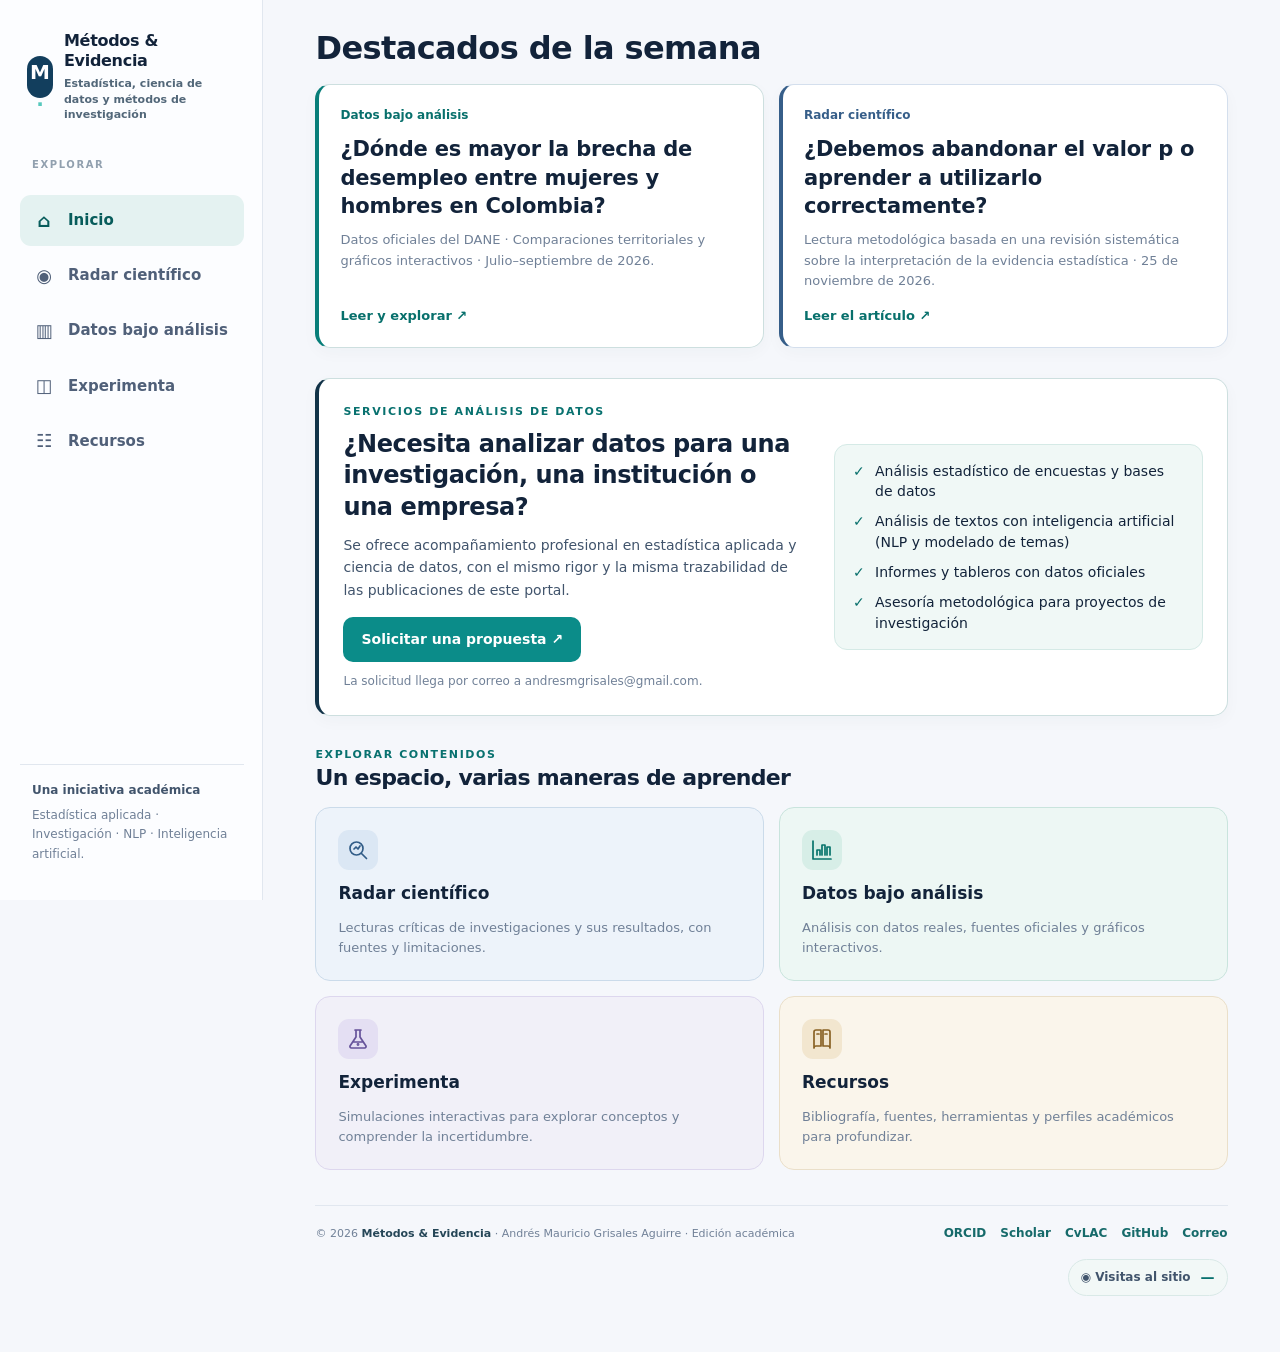
==== commit 6c0968fd: "portada: recuadro de contacto para servicios de análisis de datos Cambio en la portada aprobado por " ====
--- a/index.html
+++ b/index.html
@@ -421,6 +421,17 @@
 .home-section-grid .tile-laboratorio{--tile-bg:#f1f0f8;--tile-line:#ddd7ee;--tile-icon:#e4dff3;--tile-accent:#66539a}
 .home-section-grid .tile-recursos{--tile-bg:#faf5eb;--tile-line:#eadfc9;--tile-icon:#f2e6cf;--tile-accent:#896124}
 @media(max-width:730px){.home-week-grid,.home-section-grid{grid-template-columns:1fr;gap:12px}.home-section-grid .tile{min-height:164px;padding:21px}.week-card{padding:18px}.menu{grid-template-columns:repeat(6,minmax(0,1fr))}.menu button{grid-column:span 2}.menu button:nth-last-child(-n+2){grid-column:span 3}}
+
+/* Portada · recuadro de contacto para servicios de análisis de datos */
+.home-contact{display:grid;grid-template-columns:minmax(0,1.25fr) minmax(0,1fr);gap:22px 30px;align-items:center;margin:0 0 30px;padding:24px;border:1px solid #cddfdf;border-left:4px solid #123348;border-radius:15px;background:#fff;box-shadow:0 5px 16px #18354408}
+.home-contact h2{font-size:clamp(19px,2.3vw,24px);line-height:1.32;letter-spacing:-.4px;margin:8px 0 10px;color:var(--ink)}
+.home-contact-text p{margin:0 0 16px;color:var(--ink2);line-height:1.6;font-size:14px}
+.home-contact-btn{text-decoration:none!important;font-size:14px;padding:11px 18px}
+.home-contact .home-contact-note{margin:10px 0 0;font-size:12px;color:var(--muted)}
+.home-contact-list{list-style:none;margin:0;padding:16px 18px;background:#f0f8f6;border:1px solid #d5eae6;border-radius:13px;display:grid;gap:10px}
+.home-contact-list li{position:relative;padding-left:22px;font-size:14px;line-height:1.45;color:var(--ink)}
+.home-contact-list li::before{content:"✓";position:absolute;left:0;top:0;color:#08706c;font-weight:800}
+@media(max-width:730px){.home-contact{grid-template-columns:1fr;padding:19px}.home-contact-btn{width:100%}}
 </style>
 </head>
 <body>
@@ -438,6 +449,7 @@
 <a class="week-card" href="analisis/brecha-desempleo-mujeres-hombres-colombia.html"><span class="week-section">Datos bajo análisis</span><h2>¿Dónde es mayor la brecha de desempleo entre mujeres y hombres en Colombia?</h2><p>Datos oficiales del DANE · Comparaciones territoriales y gráficos interactivos · Julio–septiembre de 2026.</p><span class="week-link">Leer y explorar ↗</span></a>
 <a class="week-card radar" href="articulos/valor-p-utilidad-interpretacion.html"><span class="week-section">Radar científico</span><h2>¿Debemos abandonar el valor p o aprender a utilizarlo correctamente?</h2><p>Lectura metodológica basada en una revisión sistemática sobre la interpretación de la evidencia estadística · 25 de noviembre de 2026.</p><span class="week-link">Leer el artículo ↗</span></a>
 </div></section>
+<section class="home-contact" aria-labelledby="home-contact-heading"><div class="home-contact-text"><div class="eyebrow">SERVICIOS DE ANÁLISIS DE DATOS</div><h2 id="home-contact-heading">¿Necesita analizar datos para una investigación, una institución o una empresa?</h2><p>Se ofrece acompañamiento profesional en estadística aplicada y ciencia de datos, con el mismo rigor y la misma trazabilidad de las publicaciones de este portal.</p><a class="btn home-contact-btn" href="mailto:andresmgrisales@gmail.com?subject=Solicitud%20de%20servicios%20de%20an%C3%A1lisis%20de%20datos">Solicitar una propuesta ↗</a><p class="home-contact-note">La solicitud llega por correo a andresmgrisales@gmail.com.</p></div><ul class="home-contact-list" aria-label="Servicios"><li>Análisis estadístico de encuestas y bases de datos</li><li>Análisis de textos con inteligencia artificial (NLP y modelado de temas)</li><li>Informes y tableros con datos oficiales</li><li>Asesoría metodológica para proyectos de investigación</li></ul></section>
 <section class="section" aria-labelledby="home-sections-heading"><div class="section-header"><div><div class="eyebrow">EXPLORAR CONTENIDOS</div><h2 id="home-sections-heading">Un espacio, varias maneras de aprender</h2></div></div><div class="home-section-grid">
 <button type="button" class="tile tile-radar" data-nav="radar"><span class="tile-ico"><svg viewBox="0 0 24 24" fill="none" stroke="currentColor" stroke-width="1.7" stroke-linecap="round" stroke-linejoin="round" aria-hidden="true"><circle cx="10.5" cy="10.5" r="6.5"></circle><path d="m15.5 15.5 5 5M8 11l2-2 2 2 2-3"></path></svg></span><strong>Radar científico</strong><span>Lecturas críticas de investigaciones y sus resultados, con fuentes y limitaciones.</span></button>
 <button type="button" class="tile tile-analisis" data-nav="analisis"><span class="tile-ico"><svg viewBox="0 0 24 24" fill="none" stroke="currentColor" stroke-width="1.7" stroke-linecap="round" stroke-linejoin="round" aria-hidden="true"><path d="M3 3v18h18M7 17v-5h3v5M12 17V7h3v10M17 17v-8h3v8"></path></svg></span><strong>Datos bajo análisis</strong><span>Análisis con datos reales, fuentes oficiales y gráficos interactivos.</span></button>
@@ -479,6 +491,7 @@
 <a class="week-card" href="analisis/brecha-desempleo-mujeres-hombres-colombia.html"><span class="week-section">Datos bajo análisis</span><h2>¿Dónde es mayor la brecha de desempleo entre mujeres y hombres en Colombia?</h2><p>Datos oficiales del DANE · Comparaciones territoriales y gráficos interactivos · Julio–septiembre de 2026.</p><span class="week-link">Leer y explorar ↗</span></a>
 <a class="week-card radar" href="articulos/valor-p-utilidad-interpretacion.html"><span class="week-section">Radar científico</span><h2>¿Debemos abandonar el valor p o aprender a utilizarlo correctamente?</h2><p>Lectura metodológica basada en una revisión sistemática sobre la interpretación de la evidencia estadística · 25 de noviembre de 2026.</p><span class="week-link">Leer el artículo ↗</span></a>
 </div></section>
+<section class="home-contact" aria-labelledby="home-contact-heading"><div class="home-contact-text"><div class="eyebrow">SERVICIOS DE ANÁLISIS DE DATOS</div><h2 id="home-contact-heading">¿Necesita analizar datos para una investigación, una institución o una empresa?</h2><p>Se ofrece acompañamiento profesional en estadística aplicada y ciencia de datos, con el mismo rigor y la misma trazabilidad de las publicaciones de este portal.</p><a class="btn home-contact-btn" href="mailto:andresmgrisales@gmail.com?subject=Solicitud%20de%20servicios%20de%20an%C3%A1lisis%20de%20datos">Solicitar una propuesta ↗</a><p class="home-contact-note">La solicitud llega por correo a andresmgrisales@gmail.com.</p></div><ul class="home-contact-list" aria-label="Servicios"><li>Análisis estadístico de encuestas y bases de datos</li><li>Análisis de textos con inteligencia artificial (NLP y modelado de temas)</li><li>Informes y tableros con datos oficiales</li><li>Asesoría metodológica para proyectos de investigación</li></ul></section>
 <section class="section" aria-labelledby="home-sections-heading"><div class="section-header"><div><div class="eyebrow">EXPLORAR CONTENIDOS</div><h2 id="home-sections-heading">Un espacio, varias maneras de aprender</h2></div></div><div class="home-section-grid">
 <button type="button" class="tile tile-radar" data-nav="radar"><span class="tile-ico"><svg viewBox="0 0 24 24" fill="none" stroke="currentColor" stroke-width="1.7" stroke-linecap="round" stroke-linejoin="round" aria-hidden="true"><circle cx="10.5" cy="10.5" r="6.5"/><path d="m15.5 15.5 5 5M8 11l2-2 2 2 2-3"/></svg></span><strong>Radar científico</strong><span>Lecturas críticas de investigaciones y sus resultados, con fuentes y limitaciones.</span></button>
 <button type="button" class="tile tile-analisis" data-nav="analisis"><span class="tile-ico"><svg viewBox="0 0 24 24" fill="none" stroke="currentColor" stroke-width="1.7" stroke-linecap="round" stroke-linejoin="round" aria-hidden="true"><path d="M3 3v18h18M7 17v-5h3v5M12 17V7h3v10M17 17v-8h3v8"/></svg></span><strong>Datos bajo análisis</strong><span>Análisis con datos reales, fuentes oficiales y gráficos interactivos.</span></button>
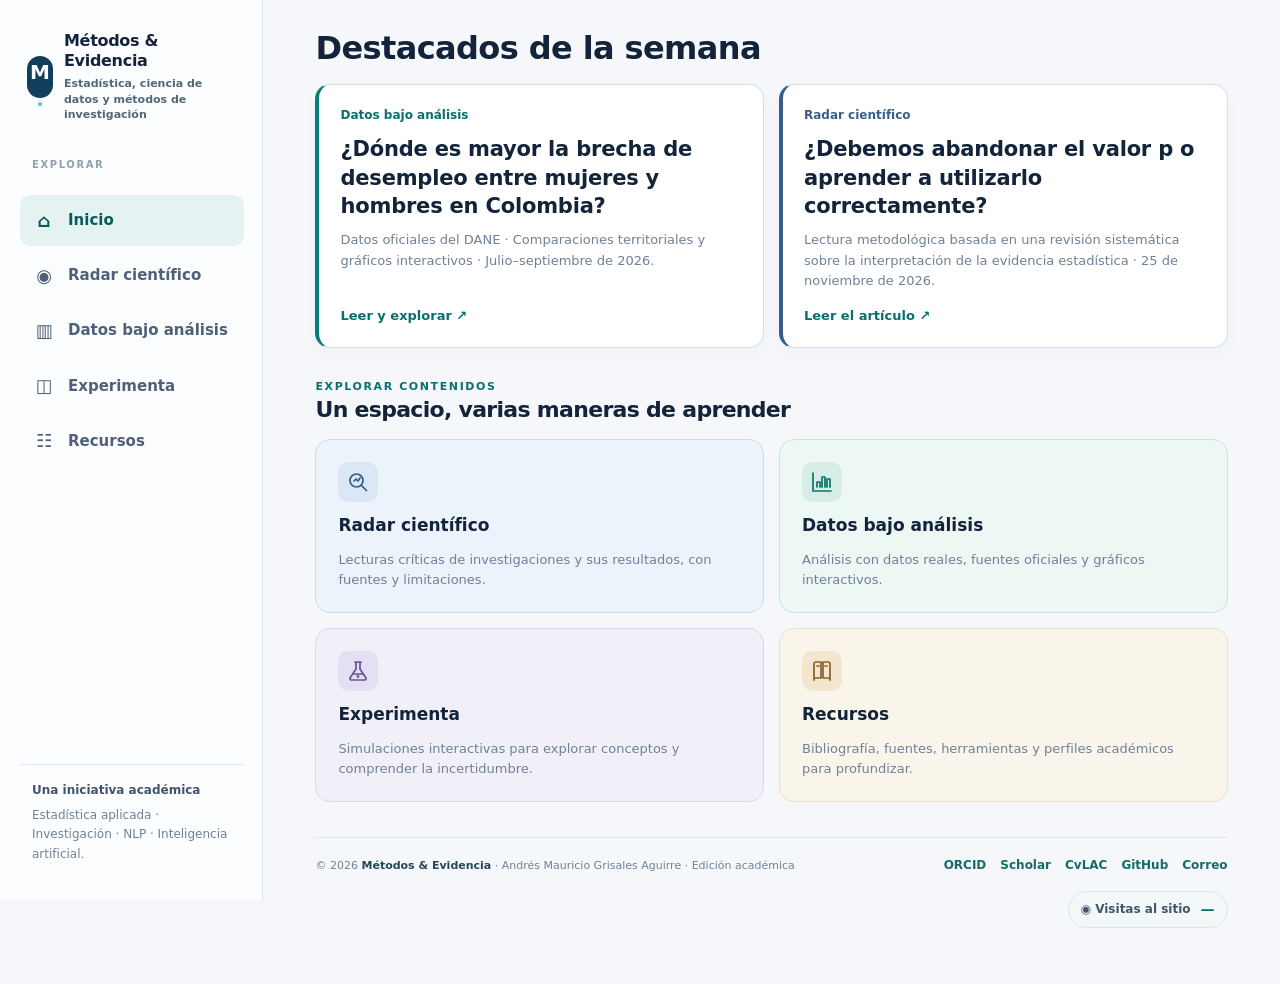
==== commit a807d834: "recursos: recuadro de servicios en Recursos y botón «Copiar correo» Cambio aprobado por el responsab" ====
--- a/index.html
+++ b/index.html
@@ -422,16 +422,17 @@
 .home-section-grid .tile-recursos{--tile-bg:#faf5eb;--tile-line:#eadfc9;--tile-icon:#f2e6cf;--tile-accent:#896124}
 @media(max-width:730px){.home-week-grid,.home-section-grid{grid-template-columns:1fr;gap:12px}.home-section-grid .tile{min-height:164px;padding:21px}.week-card{padding:18px}.menu{grid-template-columns:repeat(6,minmax(0,1fr))}.menu button{grid-column:span 2}.menu button:nth-last-child(-n+2){grid-column:span 3}}
 
-/* Portada · recuadro de contacto para servicios de análisis de datos */
-.home-contact{display:grid;grid-template-columns:minmax(0,1.25fr) minmax(0,1fr);gap:22px 30px;align-items:center;margin:0 0 30px;padding:24px;border:1px solid #cddfdf;border-left:4px solid #123348;border-radius:15px;background:#fff;box-shadow:0 5px 16px #18354408}
-.home-contact h2{font-size:clamp(19px,2.3vw,24px);line-height:1.32;letter-spacing:-.4px;margin:8px 0 10px;color:var(--ink)}
-.home-contact-text p{margin:0 0 16px;color:var(--ink2);line-height:1.6;font-size:14px}
-.home-contact-btn{text-decoration:none!important;font-size:14px;padding:11px 18px}
-.home-contact .home-contact-note{margin:10px 0 0;font-size:12px;color:var(--muted)}
-.home-contact-list{list-style:none;margin:0;padding:16px 18px;background:#f0f8f6;border:1px solid #d5eae6;border-radius:13px;display:grid;gap:10px}
-.home-contact-list li{position:relative;padding-left:22px;font-size:14px;line-height:1.45;color:var(--ink)}
-.home-contact-list li::before{content:"✓";position:absolute;left:0;top:0;color:#08706c;font-weight:800}
-@media(max-width:730px){.home-contact{grid-template-columns:1fr;padding:19px}.home-contact-btn{width:100%}}
+/* Recursos · recuadro de servicios de análisis de datos */
+.svc-contact{display:grid;grid-template-columns:minmax(0,1.25fr) minmax(0,1fr);gap:22px 30px;align-items:center;margin:0 0 24px;padding:24px;border:1px solid #cddfdf;border-left:4px solid #123348;border-radius:15px;background:#fff;box-shadow:0 5px 16px #18354408}
+.svc-contact h2{font-size:clamp(19px,2.3vw,24px);line-height:1.32;letter-spacing:-.4px;margin:8px 0 10px;color:var(--ink)}
+.svc-contact-text p{margin:0 0 16px;color:var(--ink2);line-height:1.6;font-size:14px}
+.svc-contact-actions{display:flex;flex-wrap:wrap;gap:10px}
+.svc-contact-btn{text-decoration:none!important;font-size:14px;padding:11px 18px;cursor:pointer}
+.svc-contact .svc-contact-note{margin:12px 0 0;font-size:12px;color:var(--muted)}
+.svc-contact-list{list-style:none;margin:0;padding:16px 18px;background:#f0f8f6;border:1px solid #d5eae6;border-radius:13px;display:grid;gap:10px}
+.svc-contact-list li{position:relative;padding-left:22px;font-size:14px;line-height:1.45;color:var(--ink)}
+.svc-contact-list li::before{content:"✓";position:absolute;left:0;top:0;color:#08706c;font-weight:800}
+@media(max-width:730px){.svc-contact{grid-template-columns:1fr;padding:19px}.svc-contact-btn{flex:1 1 100%}}
 </style>
 </head>
 <body>
@@ -449,7 +450,6 @@
 <a class="week-card" href="analisis/brecha-desempleo-mujeres-hombres-colombia.html"><span class="week-section">Datos bajo análisis</span><h2>¿Dónde es mayor la brecha de desempleo entre mujeres y hombres en Colombia?</h2><p>Datos oficiales del DANE · Comparaciones territoriales y gráficos interactivos · Julio–septiembre de 2026.</p><span class="week-link">Leer y explorar ↗</span></a>
 <a class="week-card radar" href="articulos/valor-p-utilidad-interpretacion.html"><span class="week-section">Radar científico</span><h2>¿Debemos abandonar el valor p o aprender a utilizarlo correctamente?</h2><p>Lectura metodológica basada en una revisión sistemática sobre la interpretación de la evidencia estadística · 25 de noviembre de 2026.</p><span class="week-link">Leer el artículo ↗</span></a>
 </div></section>
-<section class="home-contact" aria-labelledby="home-contact-heading"><div class="home-contact-text"><div class="eyebrow">SERVICIOS DE ANÁLISIS DE DATOS</div><h2 id="home-contact-heading">¿Necesita analizar datos para una investigación, una institución o una empresa?</h2><p>Se ofrece acompañamiento profesional en estadística aplicada y ciencia de datos, con el mismo rigor y la misma trazabilidad de las publicaciones de este portal.</p><a class="btn home-contact-btn" href="mailto:andresmgrisales@gmail.com?subject=Solicitud%20de%20servicios%20de%20an%C3%A1lisis%20de%20datos">Solicitar una propuesta ↗</a><p class="home-contact-note">La solicitud llega por correo a andresmgrisales@gmail.com.</p></div><ul class="home-contact-list" aria-label="Servicios"><li>Análisis estadístico de encuestas y bases de datos</li><li>Análisis de textos con inteligencia artificial (NLP y modelado de temas)</li><li>Informes y tableros con datos oficiales</li><li>Asesoría metodológica para proyectos de investigación</li></ul></section>
 <section class="section" aria-labelledby="home-sections-heading"><div class="section-header"><div><div class="eyebrow">EXPLORAR CONTENIDOS</div><h2 id="home-sections-heading">Un espacio, varias maneras de aprender</h2></div></div><div class="home-section-grid">
 <button type="button" class="tile tile-radar" data-nav="radar"><span class="tile-ico"><svg viewBox="0 0 24 24" fill="none" stroke="currentColor" stroke-width="1.7" stroke-linecap="round" stroke-linejoin="round" aria-hidden="true"><circle cx="10.5" cy="10.5" r="6.5"></circle><path d="m15.5 15.5 5 5M8 11l2-2 2 2 2-3"></path></svg></span><strong>Radar científico</strong><span>Lecturas críticas de investigaciones y sus resultados, con fuentes y limitaciones.</span></button>
 <button type="button" class="tile tile-analisis" data-nav="analisis"><span class="tile-ico"><svg viewBox="0 0 24 24" fill="none" stroke="currentColor" stroke-width="1.7" stroke-linecap="round" stroke-linejoin="round" aria-hidden="true"><path d="M3 3v18h18M7 17v-5h3v5M12 17V7h3v10M17 17v-8h3v8"></path></svg></span><strong>Datos bajo análisis</strong><span>Análisis con datos reales, fuentes oficiales y gráficos interactivos.</span></button>
@@ -491,7 +491,6 @@
 <a class="week-card" href="analisis/brecha-desempleo-mujeres-hombres-colombia.html"><span class="week-section">Datos bajo análisis</span><h2>¿Dónde es mayor la brecha de desempleo entre mujeres y hombres en Colombia?</h2><p>Datos oficiales del DANE · Comparaciones territoriales y gráficos interactivos · Julio–septiembre de 2026.</p><span class="week-link">Leer y explorar ↗</span></a>
 <a class="week-card radar" href="articulos/valor-p-utilidad-interpretacion.html"><span class="week-section">Radar científico</span><h2>¿Debemos abandonar el valor p o aprender a utilizarlo correctamente?</h2><p>Lectura metodológica basada en una revisión sistemática sobre la interpretación de la evidencia estadística · 25 de noviembre de 2026.</p><span class="week-link">Leer el artículo ↗</span></a>
 </div></section>
-<section class="home-contact" aria-labelledby="home-contact-heading"><div class="home-contact-text"><div class="eyebrow">SERVICIOS DE ANÁLISIS DE DATOS</div><h2 id="home-contact-heading">¿Necesita analizar datos para una investigación, una institución o una empresa?</h2><p>Se ofrece acompañamiento profesional en estadística aplicada y ciencia de datos, con el mismo rigor y la misma trazabilidad de las publicaciones de este portal.</p><a class="btn home-contact-btn" href="mailto:andresmgrisales@gmail.com?subject=Solicitud%20de%20servicios%20de%20an%C3%A1lisis%20de%20datos">Solicitar una propuesta ↗</a><p class="home-contact-note">La solicitud llega por correo a andresmgrisales@gmail.com.</p></div><ul class="home-contact-list" aria-label="Servicios"><li>Análisis estadístico de encuestas y bases de datos</li><li>Análisis de textos con inteligencia artificial (NLP y modelado de temas)</li><li>Informes y tableros con datos oficiales</li><li>Asesoría metodológica para proyectos de investigación</li></ul></section>
 <section class="section" aria-labelledby="home-sections-heading"><div class="section-header"><div><div class="eyebrow">EXPLORAR CONTENIDOS</div><h2 id="home-sections-heading">Un espacio, varias maneras de aprender</h2></div></div><div class="home-section-grid">
 <button type="button" class="tile tile-radar" data-nav="radar"><span class="tile-ico"><svg viewBox="0 0 24 24" fill="none" stroke="currentColor" stroke-width="1.7" stroke-linecap="round" stroke-linejoin="round" aria-hidden="true"><circle cx="10.5" cy="10.5" r="6.5"/><path d="m15.5 15.5 5 5M8 11l2-2 2 2 2-3"/></svg></span><strong>Radar científico</strong><span>Lecturas críticas de investigaciones y sus resultados, con fuentes y limitaciones.</span></button>
 <button type="button" class="tile tile-analisis" data-nav="analisis"><span class="tile-ico"><svg viewBox="0 0 24 24" fill="none" stroke="currentColor" stroke-width="1.7" stroke-linecap="round" stroke-linejoin="round" aria-hidden="true"><path d="M3 3v18h18M7 17v-5h3v5M12 17V7h3v10M17 17v-8h3v8"/></svg></span><strong>Datos bajo análisis</strong><span>Análisis con datos reales, fuentes oficiales y gráficos interactivos.</span></button>
@@ -546,7 +545,9 @@
  <div class="author029-links"><a href="https://orcid.org/0000-0002-4385-4474" target="_blank" rel="noopener noreferrer">ORCID ↗</a><a href="https://scholar.google.com/citations?hl=en&amp;sortby=pubdate&amp;user=-urmP7EAAAAJ&amp;view_op=list_works" target="_blank" rel="noopener noreferrer">Google Scholar ↗</a><a href="https://scienti.minciencias.gov.co/cvlac/visualizador/generarCurriculoCv.do?cod_rh=0001436256" target="_blank" rel="noopener noreferrer">CvLAC ↗</a><a href="https://github.com/andresmgrisales" target="_blank" rel="noopener noreferrer">GitHub ↗</a></div>
  <p class="author029-subtle">Enlaces a perfiles profesionales y publicaciones del autor.</p>
  </div></section>`; }
-function resources(){return originalResources().replace('<div class="grid2">',authorCard029()+'<div class="grid2">')+`<div class="section card"><div class="tag">BIBLIOGRAFÍA METODOLÓGICA</div><h3>Lecturas de inferencia estadística</h3><p class="small">Referencias para comprender el valor p, la justificación muestral y la importancia de interpretar la incertidumbre.</p><ul class="source-list"><li><a href="https://magazine.amstat.org/blog/2016/03/07/pvalue-mar16/" target="_blank" rel="noopener">ASA, 2016 ↗</a></li><li><a href="https://doi.org/10.1525/collabra.33267" target="_blank" rel="noopener">Lakens, 2022 ↗</a></li></ul><button class="btn mini" data-article="metodo">Consultar miniartículo ↗</button></div>`}
+// Recursos · recuadro de servicios de análisis de datos (autorizado el 26/11/2026).
+function servicesContact(){return `<section class="svc-contact" aria-labelledby="svc-contact-heading"><div class="svc-contact-text"><div class="eyebrow">SERVICIOS DE ANÁLISIS DE DATOS</div><h2 id="svc-contact-heading">¿Necesita analizar datos para una investigación, una institución o una empresa?</h2><p>Se ofrece acompañamiento profesional en estadística aplicada y ciencia de datos, con el mismo rigor y la misma trazabilidad de las publicaciones de este portal.</p><div class="svc-contact-actions"><a class="btn svc-contact-btn" href="mailto:andresmgrisales@gmail.com?subject=Solicitud%20de%20servicios%20de%20an%C3%A1lisis%20de%20datos">Solicitar una propuesta ↗</a><button type="button" class="btn outline svc-contact-btn" data-copy-email="andresmgrisales@gmail.com">Copiar correo</button></div><p class="svc-contact-note">Correo: andresmgrisales@gmail.com. Si el botón no abre su aplicación de correo, copie la dirección y escriba desde su cuenta.</p></div><ul class="svc-contact-list" aria-label="Servicios"><li>Análisis estadístico de encuestas y bases de datos</li><li>Análisis de textos con inteligencia artificial (NLP y modelado de temas)</li><li>Informes y tableros con datos oficiales</li><li>Asesoría metodológica para proyectos de investigación</li></ul></section>`}
+function resources(){return originalResources().replace('<div class="grid2">',authorCard029()+servicesContact()+'<div class="grid2">')+`<div class="section card"><div class="tag">BIBLIOGRAFÍA METODOLÓGICA</div><h3>Lecturas de inferencia estadística</h3><p class="small">Referencias para comprender el valor p, la justificación muestral y la importancia de interpretar la incertidumbre.</p><ul class="source-list"><li><a href="https://magazine.amstat.org/blog/2016/03/07/pvalue-mar16/" target="_blank" rel="noopener">ASA, 2016 ↗</a></li><li><a href="https://doi.org/10.1525/collabra.33267" target="_blank" rel="noopener">Lakens, 2022 ↗</a></li></ul><button class="btn mini" data-article="metodo">Consultar miniartículo ↗</button></div>`}
 
 
 /* v0.26 · contenido editorial autorizado conservando el resto de la interfaz */
@@ -661,6 +662,16 @@
       .replace('Ver las investigaciones ↗','Explorar el Radar ↗');};
   templates.laboratorio=laboratory;
   templates.recursos=resourcesPublic027;
+
+// «Copiar correo» del recuadro de servicios: funciona aunque no haya app de correo configurada.
+document.addEventListener('click',function(e){
+  const b=e.target.closest('[data-copy-email]');if(!b)return;
+  const mail=b.dataset.copyEmail,label=b.dataset.label||(b.dataset.label=b.textContent);
+  const done=()=>{b.textContent='Correo copiado ✓';setTimeout(()=>{b.textContent=label},2500)};
+  const legacy=()=>{const t=document.createElement('textarea');t.value=mail;t.setAttribute('readonly','');t.style.position='fixed';t.style.opacity='0';document.body.appendChild(t);t.select();
+    let ok=false;try{ok=document.execCommand('copy')}catch(_){}t.remove();ok?done():window.prompt('Copie el correo:',mail)};
+  if(navigator.clipboard&&window.isSecureContext){navigator.clipboard.writeText(mail).then(done,legacy)}else{legacy()}
+});
   if(!publicSections027.has(state.page)){state.page='inicio'}
   render(false);
 })();
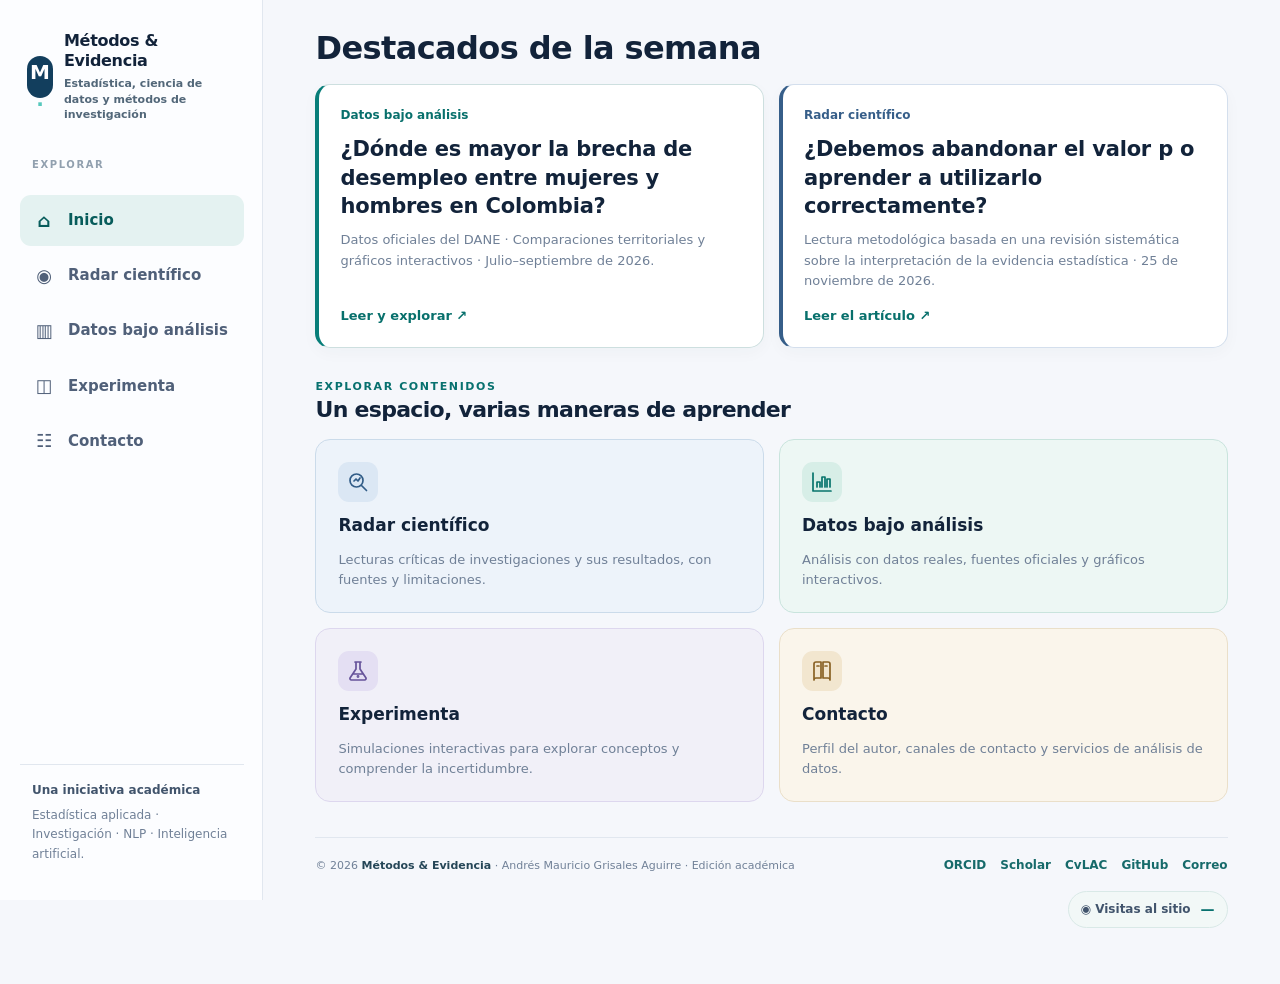
==== commit 2b35d056: "nav: Recursos pasa a llamarse Contacto y se simplifica la sección Cambio estructural aprobado por el" ====
--- a/index.html
+++ b/index.html
@@ -422,7 +422,7 @@
 .home-section-grid .tile-recursos{--tile-bg:#faf5eb;--tile-line:#eadfc9;--tile-icon:#f2e6cf;--tile-accent:#896124}
 @media(max-width:730px){.home-week-grid,.home-section-grid{grid-template-columns:1fr;gap:12px}.home-section-grid .tile{min-height:164px;padding:21px}.week-card{padding:18px}.menu{grid-template-columns:repeat(6,minmax(0,1fr))}.menu button{grid-column:span 2}.menu button:nth-last-child(-n+2){grid-column:span 3}}
 
-/* Recursos · recuadro de servicios de análisis de datos */
+/* Contacto · recuadro de servicios de análisis de datos */
 .svc-contact{display:grid;grid-template-columns:minmax(0,1.25fr) minmax(0,1fr);gap:22px 30px;align-items:center;margin:0 0 24px;padding:24px;border:1px solid #cddfdf;border-left:4px solid #123348;border-radius:15px;background:#fff;box-shadow:0 5px 16px #18354408}
 .svc-contact h2{font-size:clamp(19px,2.3vw,24px);line-height:1.32;letter-spacing:-.4px;margin:8px 0 10px;color:var(--ink)}
 .svc-contact-text p{margin:0 0 16px;color:var(--ink2);line-height:1.6;font-size:14px}
@@ -454,7 +454,7 @@
 <button type="button" class="tile tile-radar" data-nav="radar"><span class="tile-ico"><svg viewBox="0 0 24 24" fill="none" stroke="currentColor" stroke-width="1.7" stroke-linecap="round" stroke-linejoin="round" aria-hidden="true"><circle cx="10.5" cy="10.5" r="6.5"></circle><path d="m15.5 15.5 5 5M8 11l2-2 2 2 2-3"></path></svg></span><strong>Radar científico</strong><span>Lecturas críticas de investigaciones y sus resultados, con fuentes y limitaciones.</span></button>
 <button type="button" class="tile tile-analisis" data-nav="analisis"><span class="tile-ico"><svg viewBox="0 0 24 24" fill="none" stroke="currentColor" stroke-width="1.7" stroke-linecap="round" stroke-linejoin="round" aria-hidden="true"><path d="M3 3v18h18M7 17v-5h3v5M12 17V7h3v10M17 17v-8h3v8"></path></svg></span><strong>Datos bajo análisis</strong><span>Análisis con datos reales, fuentes oficiales y gráficos interactivos.</span></button>
 <button type="button" class="tile tile-laboratorio" data-nav="laboratorio"><span class="tile-ico"><svg viewBox="0 0 24 24" fill="none" stroke="currentColor" stroke-width="1.7" stroke-linecap="round" stroke-linejoin="round" aria-hidden="true"><path d="M9 3h6M10 3v7l-6 9a1.5 1.5 0 0 0 1.3 2h13.4a1.5 1.5 0 0 0 1.3-2l-6-9V3M7 15h10"></path><circle cx="12" cy="17.5" r=".6"></circle></svg></span><strong>Experimenta</strong><span>Simulaciones interactivas para explorar conceptos y comprender la incertidumbre.</span></button>
-<button type="button" class="tile tile-recursos" data-nav="recursos"><span class="tile-ico"><svg viewBox="0 0 24 24" fill="none" stroke="currentColor" stroke-width="1.7" stroke-linecap="round" stroke-linejoin="round" aria-hidden="true"><path d="M4 5a2 2 0 0 1 2-2h5v16H6a2 2 0 0 0-2 2V5Zm16 0a2 2 0 0 0-2-2h-5v16h5a2 2 0 0 1 2 2V5ZM7 7h2M15 7h2"></path></svg></span><strong>Recursos</strong><span>Bibliografía, fuentes, herramientas y perfiles académicos para profundizar.</span></button>
+<button type="button" class="tile tile-recursos" data-nav="recursos"><span class="tile-ico"><svg viewBox="0 0 24 24" fill="none" stroke="currentColor" stroke-width="1.7" stroke-linecap="round" stroke-linejoin="round" aria-hidden="true"><path d="M4 5a2 2 0 0 1 2-2h5v16H6a2 2 0 0 0-2 2V5Zm16 0a2 2 0 0 0-2-2h-5v16h5a2 2 0 0 1 2 2V5ZM7 7h2M15 7h2"></path></svg></span><strong>Contacto</strong><span>Perfil del autor, canales de contacto y servicios de análisis de datos.</span></button>
 </div></section></main>
   <footer class="footer footer029"><span class="footer029-identity">© 2026 <strong>Métodos &amp; Evidencia</strong> · Andrés Mauricio Grisales Aguirre · Edición académica</span>
 <nav class="footer029-social" aria-label="Perfiles y contacto">
@@ -469,7 +469,7 @@
 </div>
 <script>
 'use strict';
-const navItems=[['inicio','⌂','Inicio'],['radar','◉','Radar científico'],['analisis','▥','Datos bajo análisis'],['mitos','✳','Estadística sin mitos'],['laboratorio','◫','Experimenta'],['recursos','☷','Recursos']];
+const navItems=[['inicio','⌂','Inicio'],['radar','◉','Radar científico'],['analisis','▥','Datos bajo análisis'],['mitos','✳','Estadística sin mitos'],['laboratorio','◫','Experimenta'],['recursos','☷','Contacto']];
 // Ocultación temporal autorizada el 25/11/2026. Se conserva el contenido y el nombre oficial.
 const hiddenSections = new Set(['mitos']);
 const areaLabel=(id)=>({estadistica:'Estadística y sus usos',ia:'IA en la investigación',ciencia:'Ciencia y sociedad'}[id]||'Por clasificar');
@@ -495,7 +495,7 @@
 <button type="button" class="tile tile-radar" data-nav="radar"><span class="tile-ico"><svg viewBox="0 0 24 24" fill="none" stroke="currentColor" stroke-width="1.7" stroke-linecap="round" stroke-linejoin="round" aria-hidden="true"><circle cx="10.5" cy="10.5" r="6.5"/><path d="m15.5 15.5 5 5M8 11l2-2 2 2 2-3"/></svg></span><strong>Radar científico</strong><span>Lecturas críticas de investigaciones y sus resultados, con fuentes y limitaciones.</span></button>
 <button type="button" class="tile tile-analisis" data-nav="analisis"><span class="tile-ico"><svg viewBox="0 0 24 24" fill="none" stroke="currentColor" stroke-width="1.7" stroke-linecap="round" stroke-linejoin="round" aria-hidden="true"><path d="M3 3v18h18M7 17v-5h3v5M12 17V7h3v10M17 17v-8h3v8"/></svg></span><strong>Datos bajo análisis</strong><span>Análisis con datos reales, fuentes oficiales y gráficos interactivos.</span></button>
 <button type="button" class="tile tile-laboratorio" data-nav="laboratorio"><span class="tile-ico"><svg viewBox="0 0 24 24" fill="none" stroke="currentColor" stroke-width="1.7" stroke-linecap="round" stroke-linejoin="round" aria-hidden="true"><path d="M9 3h6M10 3v7l-6 9a1.5 1.5 0 0 0 1.3 2h13.4a1.5 1.5 0 0 0 1.3-2l-6-9V3M7 15h10"/><circle cx="12" cy="17.5" r=".6"/></svg></span><strong>Experimenta</strong><span>Simulaciones interactivas para explorar conceptos y comprender la incertidumbre.</span></button>
-<button type="button" class="tile tile-recursos" data-nav="recursos"><span class="tile-ico"><svg viewBox="0 0 24 24" fill="none" stroke="currentColor" stroke-width="1.7" stroke-linecap="round" stroke-linejoin="round" aria-hidden="true"><path d="M4 5a2 2 0 0 1 2-2h5v16H6a2 2 0 0 0-2 2V5Zm16 0a2 2 0 0 0-2-2h-5v16h5a2 2 0 0 1 2 2V5ZM7 7h2M15 7h2"/></svg></span><strong>Recursos</strong><span>Bibliografía, fuentes, herramientas y perfiles académicos para profundizar.</span></button>
+<button type="button" class="tile tile-recursos" data-nav="recursos"><span class="tile-ico"><svg viewBox="0 0 24 24" fill="none" stroke="currentColor" stroke-width="1.7" stroke-linecap="round" stroke-linejoin="round" aria-hidden="true"><path d="M4 5a2 2 0 0 1 2-2h5v16H6a2 2 0 0 0-2 2V5Zm16 0a2 2 0 0 0-2-2h-5v16h5a2 2 0 0 1 2 2V5ZM7 7h2M15 7h2"/></svg></span><strong>Contacto</strong><span>Perfil del autor, canales de contacto y servicios de análisis de datos.</span></button>
 </div></section>`}
 function radarItems(){const q=state.radarQuery.trim().toLocaleLowerCase('es');const results=studies.filter(s=>(state.radarArea==='todas'||s.area===state.radarArea)&&(!q||[s.title,s.summary,s.authors,s.tag].join(' ').toLocaleLowerCase('es').includes(q)));return `<div class="small muted" style="margin:3px 0 13px">${results.length} ${results.length===1?'estudio seleccionado':'estudios seleccionados'}</div>${results.length?results.map(s=>`<article class="radar-item"><div class="tag">${s.tag}</div><h3>${escapeHtml(s.title)}</h3><div class="meta"><span>${escapeHtml(s.authors)}</span><span>· ${s.date}</span><span>· DOI: ${s.doi}</span></div><p>${escapeHtml(s.summary)}</p><div class="item-actions"><a class="btn outline mini" href="${s.url}" target="_blank" rel="noopener noreferrer">Publicación original ↗</a><button class="btn ghost mini" data-study="${s.id}" aria-expanded="${state.openStudy===s.id}">${state.openStudy===s.id?'Cerrar lectura':'Lectura metodológica'} ${state.openStudy===s.id?'−':'+'}</button></div>${state.openStudy===s.id?`<div class="expansion"><strong>¿Por qué importa?</strong><p>${escapeHtml(s.why)}</p><strong>Precaución interpretativa</strong><p>${escapeHtml(s.limit)}</p></div>`:''}</article>`).join(''):'<div class="card muted">No se encontraron estudios con estos filtros. Se puede modificar el área o la búsqueda.</div>'}`}
 function reviewLabel(status){return {pendiente:'Pendiente',revisar:'Priorizada para revisión',descartado:'Descartada en prueba'}[status]||'Pendiente'}
@@ -510,7 +510,7 @@
 function sampleMargin(){return 1.96*Math.sqrt(state.p*(1-state.p)/state.n)*100}
 function originalLaboratory(){return `<div class="page-head"><div class="eyebrow">SIMULACIONES Y EXPLORACIÓN</div><h1>Experimenta</h1><p>Experiencias breves para observar cómo cambian los resultados cuando se modifican parámetros.</p></div><div class="grid2"><section class="card"><div class="tag">EXPERIMENTO #001 · MUESTREO</div><h3>¿Cómo influye el tamaño de muestra en la precisión?</h3><p class="muted small">Se calcula el margen de error normal aproximado para una proporción bajo muestreo aleatorio simple.</p><div class="control-row"><label class="label" for="sizeSlider">Tamaño de muestra (n)</label><strong id="nValue">${state.n}</strong></div><input class="slider" type="range" id="sizeSlider" min="50" max="1000" step="25" value="${state.n}"><div class="control-row"><label class="label" for="pSlider">Proporción esperada (p)</label><strong id="pValue">${fmt(state.p*100,0)} %</strong></div><input class="slider" type="range" id="pSlider" min="10" max="90" step="5" value="${state.p*100}"><div class="explorer-hero center"><div class="overline">Margen de error al 95 % (aprox.)</div><div class="display-num" id="marginValue">±${fmt(sampleMargin())} pp</div><div class="small muted" id="marginInterval">Intervalo ilustrativo: ${fmt(state.p*100-sampleMargin())} % – ${fmt(state.p*100+sampleMargin())} %</div></div><div class="formula" style="font-size:16px">1,96 × √[p (1 − p) / n]</div><p class="small muted">No se incluyen correcciones por población finita, ponderaciones ni efecto de diseño. Se supone una muestra aleatoria simple y se utiliza una aproximación normal.</p></section>
 <section class="card"><div class="tag">EXPERIMENTO #002 · IPC</div><h3>¿Cuánto representa hoy un valor de 2021?</h3><p class="small muted">Se actualiza un importe hipotético usando el índice nacional de precios reconstruido.</p><div class="control-row"><label class="label" for="amountSlider">Valor en diciembre de 2021</label><strong id="amountValue">${money(state.amount)}</strong></div><input class="slider" type="range" id="amountSlider" min="100000" max="1000000" step="50000" value="${state.amount}"><label class="label" for="amountYear">Periodo equivalente</label><select class="field" id="amountYear">${annual.map((d,i)=>`<option value="${i}" ${String(i)===state.amountYear?'selected':''}>${d.label}</option>`).join('')}</select><div class="explorer-hero center" style="margin-top:15px"><div class="overline">VALOR EQUIVALENTE APROXIMADO</div><div class="display-num" id="resultMoney">${money(state.amount*annual[Number(state.amountYear)].idx/100)}</div><div class="small muted" id="resultGrow">Variación acumulada: +${fmt(annual[Number(state.amountYear)].idx-100)} %</div></div><p class="small muted">Se emplea el IPC general. No corresponde a una compra específica y no representa el poder adquisitivo real sin considerar ingresos.</p><button class="btn outline mini" data-nav="analisis">Ver cálculo y fuentes ↗</button></section></div>`}
-function originalResources(){return `<div class="page-head"><div class="eyebrow">AUTOR · PERFILES ACADÉMICOS · RECURSOS</div><h1>Contacto y recursos</h1><p>Se reúnen fuentes verificables, materiales de consulta y un espacio para solicitar orientación metodológica.</p></div><div class="grid2"><section class="card resource"><div class="resource-icon">⌁</div><div><h3>Series oficiales del IPC</h3><p>Boletines y fuentes del DANE utilizados en el miniartículo.</p><a class="text-link" href="${sources.dane2026}" target="_blank" rel="noopener">Consultar fuente ↗</a></div></section><section class="card resource"><div class="resource-icon">▤</div><div><h3>Bibliografía y DOI</h3><p>Las investigaciones seleccionadas enlazan a los documentos de los editores y a la ACL Anthology.</p><button class="linkbtn" data-nav="radar">Ir al Radar →</button></div></section><section class="card resource"><div class="resource-icon">◫</div><div><h3>Experimentos didácticos</h3><p>Las simulaciones actuales son demostrativas y no realizan inferencia sobre datos introducidos por el visitante.</p><button class="linkbtn" data-nav="laboratorio">Explorar →</button></div></section><section class="card resource"><div class="resource-icon">✉</div><div><h3>Consultas y asesoría metodológica</h3><p>Para consultas sobre estadística aplicada, análisis de datos o acompañamiento académico se dispone de un correo de contacto.</p><a class="text-link" href="mailto:andresmgrisales@gmail.com">Escribir por correo ↗</a></div></section></div><div class="highlight section"><h3 style="margin-top:0">Sobre Métodos & Evidencia</h3><p>Esta iniciativa se concibe como un entorno de divulgación académica, revisión crítica de evidencia y experimentación estadística. No pretende reemplazar software de análisis de datos ni publicar resultados sin validación metodológica.</p><p class="small" style="margin-top:12px"><strong>Política de edición:</strong> se documentan las fuentes, se explicitan supuestos y se distinguen resultados observados de demostraciones didácticas. El contenido utiliza tercera persona o construcciones impersonales.</p></div>`}
+function originalResources(){return `<div class="page-head"><div class="eyebrow">AUTOR · PERFILES ACADÉMICOS · CONTACTO</div><h1>Contacto</h1><p>Se presentan el perfil del autor, sus canales de contacto y los servicios de análisis de datos.</p></div><div class="grid2"><section class="card resource"><div class="resource-icon">⌁</div><div><h3>Series oficiales del IPC</h3><p>Boletines y fuentes del DANE utilizados en el miniartículo.</p><a class="text-link" href="${sources.dane2026}" target="_blank" rel="noopener">Consultar fuente ↗</a></div></section><section class="card resource"><div class="resource-icon">▤</div><div><h3>Bibliografía y DOI</h3><p>Las investigaciones seleccionadas enlazan a los documentos de los editores y a la ACL Anthology.</p><button class="linkbtn" data-nav="radar">Ir al Radar →</button></div></section><section class="card resource"><div class="resource-icon">◫</div><div><h3>Experimentos didácticos</h3><p>Las simulaciones actuales son demostrativas y no realizan inferencia sobre datos introducidos por el visitante.</p><button class="linkbtn" data-nav="laboratorio">Explorar →</button></div></section><section class="card resource"><div class="resource-icon">✉</div><div><h3>Consultas y asesoría metodológica</h3><p>Para consultas sobre estadística aplicada, análisis de datos o acompañamiento académico se dispone de un correo de contacto.</p><a class="text-link" href="mailto:andresmgrisales@gmail.com">Escribir por correo ↗</a></div></section></div><div class="highlight section"><h3 style="margin-top:0">Sobre Métodos & Evidencia</h3><p>Esta iniciativa se concibe como un entorno de divulgación académica, revisión crítica de evidencia y experimentación estadística. No pretende reemplazar software de análisis de datos ni publicar resultados sin validación metodológica.</p><p class="small" style="margin-top:12px"><strong>Política de edición:</strong> se documentan las fuentes, se explicitan supuestos y se distinguen resultados observados de demostraciones didácticas. El contenido utiliza tercera persona o construcciones impersonales.</p></div>`}
 
 // No introducir abreviaciones ni nombres alternativos sin aprobación editorial.
 function nav(){el('nav').innerHTML=navItems.map(([id,ico,name])=>`<button type="button" data-nav="${id}" class="${state.page===id?'active':''}" ${state.page===id?'aria-current="page"':''} title="${name}"><span class="ic" aria-hidden="true">${ico}</span><span class="nav-long">${name}</span></button>`).join('')}
@@ -545,9 +545,10 @@
  <div class="author029-links"><a href="https://orcid.org/0000-0002-4385-4474" target="_blank" rel="noopener noreferrer">ORCID ↗</a><a href="https://scholar.google.com/citations?hl=en&amp;sortby=pubdate&amp;user=-urmP7EAAAAJ&amp;view_op=list_works" target="_blank" rel="noopener noreferrer">Google Scholar ↗</a><a href="https://scienti.minciencias.gov.co/cvlac/visualizador/generarCurriculoCv.do?cod_rh=0001436256" target="_blank" rel="noopener noreferrer">CvLAC ↗</a><a href="https://github.com/andresmgrisales" target="_blank" rel="noopener noreferrer">GitHub ↗</a></div>
  <p class="author029-subtle">Enlaces a perfiles profesionales y publicaciones del autor.</p>
  </div></section>`; }
-// Recursos · recuadro de servicios de análisis de datos (autorizado el 26/11/2026).
+// Contacto · recuadro de servicios de análisis de datos (autorizado el 26/11/2026).
 function servicesContact(){return `<section class="svc-contact" aria-labelledby="svc-contact-heading"><div class="svc-contact-text"><div class="eyebrow">SERVICIOS DE ANÁLISIS DE DATOS</div><h2 id="svc-contact-heading">¿Necesita analizar datos para una investigación, una institución o una empresa?</h2><p>Se ofrece acompañamiento profesional en estadística aplicada y ciencia de datos, con el mismo rigor y la misma trazabilidad de las publicaciones de este portal.</p><div class="svc-contact-actions"><a class="btn svc-contact-btn" href="mailto:andresmgrisales@gmail.com?subject=Solicitud%20de%20servicios%20de%20an%C3%A1lisis%20de%20datos">Solicitar una propuesta ↗</a><button type="button" class="btn outline svc-contact-btn" data-copy-email="andresmgrisales@gmail.com">Copiar correo</button></div><p class="svc-contact-note">Correo: andresmgrisales@gmail.com. Si el botón no abre su aplicación de correo, copie la dirección y escriba desde su cuenta.</p></div><ul class="svc-contact-list" aria-label="Servicios"><li>Análisis estadístico de encuestas y bases de datos</li><li>Análisis de textos con inteligencia artificial (NLP y modelado de temas)</li><li>Informes y tableros con datos oficiales</li><li>Asesoría metodológica para proyectos de investigación</li></ul></section>`}
-function resources(){return originalResources().replace('<div class="grid2">',authorCard029()+servicesContact()+'<div class="grid2">')+`<div class="section card"><div class="tag">BIBLIOGRAFÍA METODOLÓGICA</div><h3>Lecturas de inferencia estadística</h3><p class="small">Referencias para comprender el valor p, la justificación muestral y la importancia de interpretar la incertidumbre.</p><ul class="source-list"><li><a href="https://magazine.amstat.org/blog/2016/03/07/pvalue-mar16/" target="_blank" rel="noopener">ASA, 2016 ↗</a></li><li><a href="https://doi.org/10.1525/collabra.33267" target="_blank" rel="noopener">Lakens, 2022 ↗</a></li></ul><button class="btn mini" data-article="metodo">Consultar miniartículo ↗</button></div>`}
+// Contacto (26/11/2026): autor, servicios y «Sobre Métodos & Evidencia». Las fuentes se citan en cada publicación.
+function resources(){return originalResources().replace(/<div class="grid2">[\s\S]*?<\/div><div class="highlight section">/,authorCard029()+servicesContact()+'<div class="highlight section">')}
 
 
 /* v0.26 · contenido editorial autorizado conservando el resto de la interfaz */
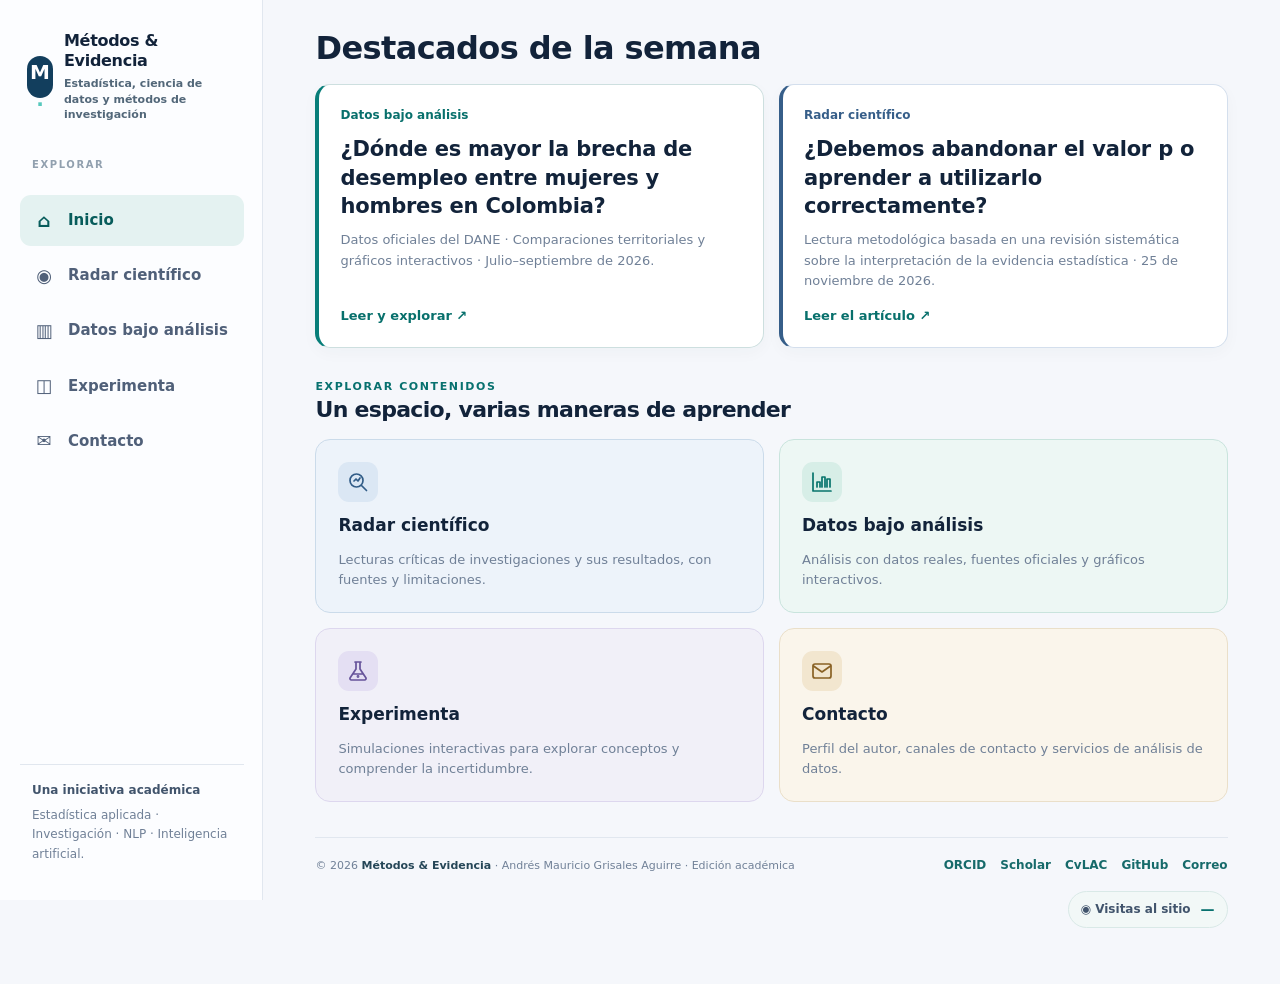
==== commit cc60b9a7: "nav: ícono de sobre para Contacto Cambio en la identidad gráfica aprobado por el responsable editori" ====
--- a/index.html
+++ b/index.html
@@ -454,7 +454,7 @@
 <button type="button" class="tile tile-radar" data-nav="radar"><span class="tile-ico"><svg viewBox="0 0 24 24" fill="none" stroke="currentColor" stroke-width="1.7" stroke-linecap="round" stroke-linejoin="round" aria-hidden="true"><circle cx="10.5" cy="10.5" r="6.5"></circle><path d="m15.5 15.5 5 5M8 11l2-2 2 2 2-3"></path></svg></span><strong>Radar científico</strong><span>Lecturas críticas de investigaciones y sus resultados, con fuentes y limitaciones.</span></button>
 <button type="button" class="tile tile-analisis" data-nav="analisis"><span class="tile-ico"><svg viewBox="0 0 24 24" fill="none" stroke="currentColor" stroke-width="1.7" stroke-linecap="round" stroke-linejoin="round" aria-hidden="true"><path d="M3 3v18h18M7 17v-5h3v5M12 17V7h3v10M17 17v-8h3v8"></path></svg></span><strong>Datos bajo análisis</strong><span>Análisis con datos reales, fuentes oficiales y gráficos interactivos.</span></button>
 <button type="button" class="tile tile-laboratorio" data-nav="laboratorio"><span class="tile-ico"><svg viewBox="0 0 24 24" fill="none" stroke="currentColor" stroke-width="1.7" stroke-linecap="round" stroke-linejoin="round" aria-hidden="true"><path d="M9 3h6M10 3v7l-6 9a1.5 1.5 0 0 0 1.3 2h13.4a1.5 1.5 0 0 0 1.3-2l-6-9V3M7 15h10"></path><circle cx="12" cy="17.5" r=".6"></circle></svg></span><strong>Experimenta</strong><span>Simulaciones interactivas para explorar conceptos y comprender la incertidumbre.</span></button>
-<button type="button" class="tile tile-recursos" data-nav="recursos"><span class="tile-ico"><svg viewBox="0 0 24 24" fill="none" stroke="currentColor" stroke-width="1.7" stroke-linecap="round" stroke-linejoin="round" aria-hidden="true"><path d="M4 5a2 2 0 0 1 2-2h5v16H6a2 2 0 0 0-2 2V5Zm16 0a2 2 0 0 0-2-2h-5v16h5a2 2 0 0 1 2 2V5ZM7 7h2M15 7h2"></path></svg></span><strong>Contacto</strong><span>Perfil del autor, canales de contacto y servicios de análisis de datos.</span></button>
+<button type="button" class="tile tile-recursos" data-nav="recursos"><span class="tile-ico"><svg viewBox="0 0 24 24" fill="none" stroke="currentColor" stroke-width="1.7" stroke-linecap="round" stroke-linejoin="round" aria-hidden="true"><rect x="3" y="5" width="18" height="14" rx="2"></rect><path d="m3.5 7 8.5 6 8.5-6"></path></svg></span><strong>Contacto</strong><span>Perfil del autor, canales de contacto y servicios de análisis de datos.</span></button>
 </div></section></main>
   <footer class="footer footer029"><span class="footer029-identity">© 2026 <strong>Métodos &amp; Evidencia</strong> · Andrés Mauricio Grisales Aguirre · Edición académica</span>
 <nav class="footer029-social" aria-label="Perfiles y contacto">
@@ -469,7 +469,7 @@
 </div>
 <script>
 'use strict';
-const navItems=[['inicio','⌂','Inicio'],['radar','◉','Radar científico'],['analisis','▥','Datos bajo análisis'],['mitos','✳','Estadística sin mitos'],['laboratorio','◫','Experimenta'],['recursos','☷','Contacto']];
+const navItems=[['inicio','⌂','Inicio'],['radar','◉','Radar científico'],['analisis','▥','Datos bajo análisis'],['mitos','✳','Estadística sin mitos'],['laboratorio','◫','Experimenta'],['recursos','✉︎','Contacto']];
 // Ocultación temporal autorizada el 25/11/2026. Se conserva el contenido y el nombre oficial.
 const hiddenSections = new Set(['mitos']);
 const areaLabel=(id)=>({estadistica:'Estadística y sus usos',ia:'IA en la investigación',ciencia:'Ciencia y sociedad'}[id]||'Por clasificar');
@@ -495,7 +495,7 @@
 <button type="button" class="tile tile-radar" data-nav="radar"><span class="tile-ico"><svg viewBox="0 0 24 24" fill="none" stroke="currentColor" stroke-width="1.7" stroke-linecap="round" stroke-linejoin="round" aria-hidden="true"><circle cx="10.5" cy="10.5" r="6.5"/><path d="m15.5 15.5 5 5M8 11l2-2 2 2 2-3"/></svg></span><strong>Radar científico</strong><span>Lecturas críticas de investigaciones y sus resultados, con fuentes y limitaciones.</span></button>
 <button type="button" class="tile tile-analisis" data-nav="analisis"><span class="tile-ico"><svg viewBox="0 0 24 24" fill="none" stroke="currentColor" stroke-width="1.7" stroke-linecap="round" stroke-linejoin="round" aria-hidden="true"><path d="M3 3v18h18M7 17v-5h3v5M12 17V7h3v10M17 17v-8h3v8"/></svg></span><strong>Datos bajo análisis</strong><span>Análisis con datos reales, fuentes oficiales y gráficos interactivos.</span></button>
 <button type="button" class="tile tile-laboratorio" data-nav="laboratorio"><span class="tile-ico"><svg viewBox="0 0 24 24" fill="none" stroke="currentColor" stroke-width="1.7" stroke-linecap="round" stroke-linejoin="round" aria-hidden="true"><path d="M9 3h6M10 3v7l-6 9a1.5 1.5 0 0 0 1.3 2h13.4a1.5 1.5 0 0 0 1.3-2l-6-9V3M7 15h10"/><circle cx="12" cy="17.5" r=".6"/></svg></span><strong>Experimenta</strong><span>Simulaciones interactivas para explorar conceptos y comprender la incertidumbre.</span></button>
-<button type="button" class="tile tile-recursos" data-nav="recursos"><span class="tile-ico"><svg viewBox="0 0 24 24" fill="none" stroke="currentColor" stroke-width="1.7" stroke-linecap="round" stroke-linejoin="round" aria-hidden="true"><path d="M4 5a2 2 0 0 1 2-2h5v16H6a2 2 0 0 0-2 2V5Zm16 0a2 2 0 0 0-2-2h-5v16h5a2 2 0 0 1 2 2V5ZM7 7h2M15 7h2"/></svg></span><strong>Contacto</strong><span>Perfil del autor, canales de contacto y servicios de análisis de datos.</span></button>
+<button type="button" class="tile tile-recursos" data-nav="recursos"><span class="tile-ico"><svg viewBox="0 0 24 24" fill="none" stroke="currentColor" stroke-width="1.7" stroke-linecap="round" stroke-linejoin="round" aria-hidden="true"><rect x="3" y="5" width="18" height="14" rx="2"/><path d="m3.5 7 8.5 6 8.5-6"/></svg></span><strong>Contacto</strong><span>Perfil del autor, canales de contacto y servicios de análisis de datos.</span></button>
 </div></section>`}
 function radarItems(){const q=state.radarQuery.trim().toLocaleLowerCase('es');const results=studies.filter(s=>(state.radarArea==='todas'||s.area===state.radarArea)&&(!q||[s.title,s.summary,s.authors,s.tag].join(' ').toLocaleLowerCase('es').includes(q)));return `<div class="small muted" style="margin:3px 0 13px">${results.length} ${results.length===1?'estudio seleccionado':'estudios seleccionados'}</div>${results.length?results.map(s=>`<article class="radar-item"><div class="tag">${s.tag}</div><h3>${escapeHtml(s.title)}</h3><div class="meta"><span>${escapeHtml(s.authors)}</span><span>· ${s.date}</span><span>· DOI: ${s.doi}</span></div><p>${escapeHtml(s.summary)}</p><div class="item-actions"><a class="btn outline mini" href="${s.url}" target="_blank" rel="noopener noreferrer">Publicación original ↗</a><button class="btn ghost mini" data-study="${s.id}" aria-expanded="${state.openStudy===s.id}">${state.openStudy===s.id?'Cerrar lectura':'Lectura metodológica'} ${state.openStudy===s.id?'−':'+'}</button></div>${state.openStudy===s.id?`<div class="expansion"><strong>¿Por qué importa?</strong><p>${escapeHtml(s.why)}</p><strong>Precaución interpretativa</strong><p>${escapeHtml(s.limit)}</p></div>`:''}</article>`).join(''):'<div class="card muted">No se encontraron estudios con estos filtros. Se puede modificar el área o la búsqueda.</div>'}`}
 function reviewLabel(status){return {pendiente:'Pendiente',revisar:'Priorizada para revisión',descartado:'Descartada en prueba'}[status]||'Pendiente'}
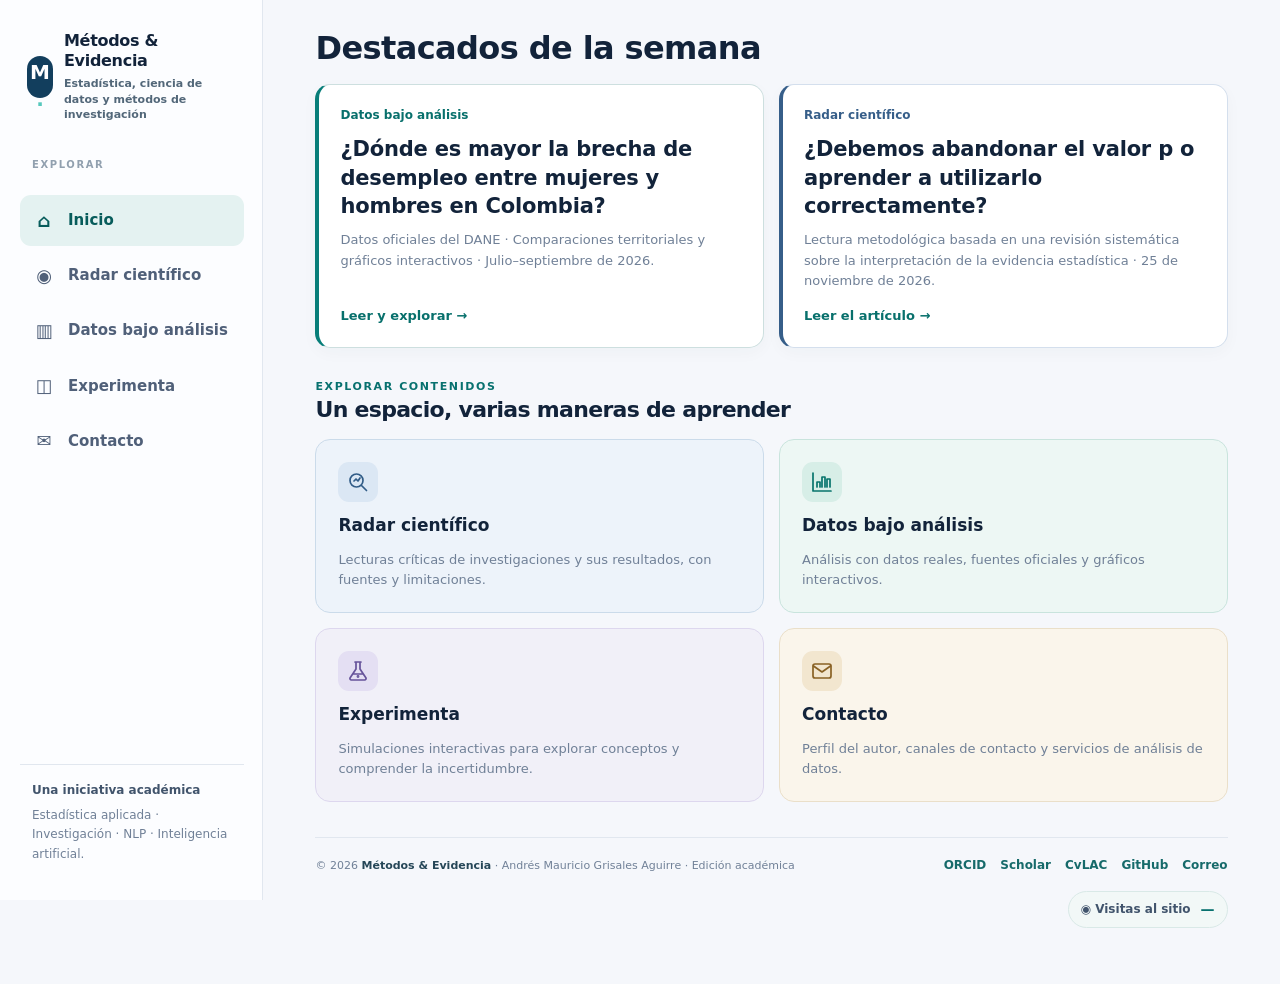
==== commit 66ac8f37: "auditoría: uniformidad de navegación, rótulos y enlaces en todo el sitio Cambios aprobados por el re" ====
--- a/index.html
+++ b/index.html
@@ -433,6 +433,25 @@
 .svc-contact-list li{position:relative;padding-left:22px;font-size:14px;line-height:1.45;color:var(--ink)}
 .svc-contact-list li::before{content:"✓";position:absolute;left:0;top:0;color:#08706c;font-weight:800}
 @media(max-width:730px){.svc-contact{grid-template-columns:1fr;padding:19px}.svc-contact-btn{flex:1 1 100%}}
+
+/* Experimenta · colección de experimentos y vista propia de cada uno */
+.xp-grid .me033-card:first-child{background:#fff;border-color:#d5e4e3}
+.xp-grid .me033-card:first-child:hover,.xp-grid .me033-card:first-child:focus-visible{border-color:#2c9388}
+.xp-intro{max-width:780px;margin:0 0 22px}
+.xp-intro p{font-size:16px;line-height:1.75;color:var(--ink2);margin:0 0 14px}
+.xp-intro .xp-more{margin-top:4px}
+.xp-sim{max-width:780px}
+.xp-sim.xp-wide{max-width:none}
+@media(max-width:730px){.xp-intro p{font-size:15px}}
+
+/* Radar científico · lecturas como tarjetas */
+.rd-label{margin:26px 0 0}
+.rd-grid{grid-template-columns:repeat(2,minmax(0,1fr));margin-top:12px}
+@media(max-width:1050px){.rd-grid .me033-card:first-child{grid-column:auto}}
+@media(max-width:700px){.rd-grid{grid-template-columns:1fr}}
+
+/* Enlaces con aspecto de botón (auditoría 26/11/2026) */
+a.btn{text-decoration:none!important}
 </style>
 </head>
 <body>
@@ -447,8 +466,8 @@
 <div class="main"><div class="container">
   <!-- Contenido pre-renderizado (herramientas/prerender.py); el script del sitio lo regenera al cargar. -->
 <main id="page" tabindex="-1"><section class="home-week" aria-labelledby="home-week-heading"><h1 id="home-week-heading">Destacados de la semana</h1><div class="home-week-grid">
-<a class="week-card" href="analisis/brecha-desempleo-mujeres-hombres-colombia.html"><span class="week-section">Datos bajo análisis</span><h2>¿Dónde es mayor la brecha de desempleo entre mujeres y hombres en Colombia?</h2><p>Datos oficiales del DANE · Comparaciones territoriales y gráficos interactivos · Julio–septiembre de 2026.</p><span class="week-link">Leer y explorar ↗</span></a>
-<a class="week-card radar" href="articulos/valor-p-utilidad-interpretacion.html"><span class="week-section">Radar científico</span><h2>¿Debemos abandonar el valor p o aprender a utilizarlo correctamente?</h2><p>Lectura metodológica basada en una revisión sistemática sobre la interpretación de la evidencia estadística · 25 de noviembre de 2026.</p><span class="week-link">Leer el artículo ↗</span></a>
+<a class="week-card" href="analisis/brecha-desempleo-mujeres-hombres-colombia.html"><span class="week-section">Datos bajo análisis</span><h2>¿Dónde es mayor la brecha de desempleo entre mujeres y hombres en Colombia?</h2><p>Datos oficiales del DANE · Comparaciones territoriales y gráficos interactivos · Julio–septiembre de 2026.</p><span class="week-link">Leer y explorar →</span></a>
+<a class="week-card radar" href="articulos/valor-p-utilidad-interpretacion.html"><span class="week-section">Radar científico</span><h2>¿Debemos abandonar el valor p o aprender a utilizarlo correctamente?</h2><p>Lectura metodológica basada en una revisión sistemática sobre la interpretación de la evidencia estadística · 25 de noviembre de 2026.</p><span class="week-link">Leer el artículo →</span></a>
 </div></section>
 <section class="section" aria-labelledby="home-sections-heading"><div class="section-header"><div><div class="eyebrow">EXPLORAR CONTENIDOS</div><h2 id="home-sections-heading">Un espacio, varias maneras de aprender</h2></div></div><div class="home-section-grid">
 <button type="button" class="tile tile-radar" data-nav="radar"><span class="tile-ico"><svg viewBox="0 0 24 24" fill="none" stroke="currentColor" stroke-width="1.7" stroke-linecap="round" stroke-linejoin="round" aria-hidden="true"><circle cx="10.5" cy="10.5" r="6.5"></circle><path d="m15.5 15.5 5 5M8 11l2-2 2 2 2-3"></path></svg></span><strong>Radar científico</strong><span>Lecturas críticas de investigaciones y sus resultados, con fuentes y limitaciones.</span></button>
@@ -488,8 +507,8 @@
 const legacyNav=()=>{el('nav').innerHTML=navItems.map(([id,ico,name])=>`<button type="button" data-nav="${id}" class="${state.page===id?'active':''}" ${state.page===id?'aria-current="page"':''}><span class="ic" aria-hidden="true">${ico}</span><span>${name}</span></button>`).join('')};
 function miniRadarCard(s){return `<div class="card"><div class="tag">${s.tag}</div><h3 style="margin:9px 0 7px;font-size:17px">${escapeHtml(s.title)}</h3><div class="small muted">${escapeHtml(s.authors)} · ${s.year}</div><p style="color:var(--ink2);font-size:13px;margin-bottom:15px">${escapeHtml(s.summary)}</p><button class="linkbtn" data-nav="radar">Ver en el Radar →</button></div>`}
 function originalHome(){return `<section class="home-week" aria-labelledby="home-week-heading"><h1 id="home-week-heading">Destacados de la semana</h1><div class="home-week-grid">
-<a class="week-card" href="analisis/brecha-desempleo-mujeres-hombres-colombia.html"><span class="week-section">Datos bajo análisis</span><h2>¿Dónde es mayor la brecha de desempleo entre mujeres y hombres en Colombia?</h2><p>Datos oficiales del DANE · Comparaciones territoriales y gráficos interactivos · Julio–septiembre de 2026.</p><span class="week-link">Leer y explorar ↗</span></a>
-<a class="week-card radar" href="articulos/valor-p-utilidad-interpretacion.html"><span class="week-section">Radar científico</span><h2>¿Debemos abandonar el valor p o aprender a utilizarlo correctamente?</h2><p>Lectura metodológica basada en una revisión sistemática sobre la interpretación de la evidencia estadística · 25 de noviembre de 2026.</p><span class="week-link">Leer el artículo ↗</span></a>
+<a class="week-card" href="analisis/brecha-desempleo-mujeres-hombres-colombia.html"><span class="week-section">Datos bajo análisis</span><h2>¿Dónde es mayor la brecha de desempleo entre mujeres y hombres en Colombia?</h2><p>Datos oficiales del DANE · Comparaciones territoriales y gráficos interactivos · Julio–septiembre de 2026.</p><span class="week-link">Leer y explorar →</span></a>
+<a class="week-card radar" href="articulos/valor-p-utilidad-interpretacion.html"><span class="week-section">Radar científico</span><h2>¿Debemos abandonar el valor p o aprender a utilizarlo correctamente?</h2><p>Lectura metodológica basada en una revisión sistemática sobre la interpretación de la evidencia estadística · 25 de noviembre de 2026.</p><span class="week-link">Leer el artículo →</span></a>
 </div></section>
 <section class="section" aria-labelledby="home-sections-heading"><div class="section-header"><div><div class="eyebrow">EXPLORAR CONTENIDOS</div><h2 id="home-sections-heading">Un espacio, varias maneras de aprender</h2></div></div><div class="home-section-grid">
 <button type="button" class="tile tile-radar" data-nav="radar"><span class="tile-ico"><svg viewBox="0 0 24 24" fill="none" stroke="currentColor" stroke-width="1.7" stroke-linecap="round" stroke-linejoin="round" aria-hidden="true"><circle cx="10.5" cy="10.5" r="6.5"/><path d="m15.5 15.5 5 5M8 11l2-2 2 2 2-3"/></svg></span><strong>Radar científico</strong><span>Lecturas críticas de investigaciones y sus resultados, con fuentes y limitaciones.</span></button>
@@ -503,13 +522,13 @@
 return `<div class="small muted" style="margin:4px 0 15px">${subset.length} fichas bibliográficas para revisión · El origen se indica en cada registro · Sin aprobación para publicar</div>${subset.map(c=>{let status=state.radarDecision[c.id]||'pendiente';return `<article class="radar-item" style="border-left:4px solid ${status==='revisar'?'#0b8c89':status==='descartado'?'#ac6670':'#b7c5d8'}"><div class="tag">${areaLabel(c.area).toUpperCase()} · ${c.year}</div><h3>${escapeHtml(c.title)}</h3><div class="meta">${escapeHtml(c.authors)} · ${escapeHtml(c.source)} · ${escapeHtml(c.date)}</div><p>${escapeHtml(c.summary)}</p><p class="small muted"><strong>Alcance:</strong> Síntesis provisional; no sustituye la lectura del texto y de sus anexos.</p><p class="small muted"><strong>Aspecto por revisar:</strong> ${escapeHtml(c.note)}</p><p class="small muted"><strong>Procedencia:</strong> ${escapeHtml(c.ingest||"sin especificar")}</p><p class="small muted"><strong>Validación:</strong> ${escapeHtml(c.bibliographic_verification||"pendiente")}</p><p class="small muted"><strong>Etiquetas:</strong> ${escapeHtml((c.method_tags||[]).join(" · "))}</p><p class="small muted"><strong>DOI:</strong> ${escapeHtml(c.doi)}</p><div class="item-actions"><a class="btn outline mini" href="${escapeHtml(c.url)}" target="_blank" rel="noopener noreferrer">Consultar original ↗</a><span class="status-pill ${status}">${reviewLabel(status)}</span></div><div class="review-buttons"><button type="button" data-review="${c.id}" data-review-status="revisar" class="btn mini ${status==='revisar'?'':'outline'}">Priorizar revisión</button><button type="button" data-review="${c.id}" data-review-status="descartado" class="btn mini ghost">Descartar en prueba</button><button type="button" data-review="${c.id}" data-review-status="pendiente" class="btn mini ghost">Restablecer</button></div></article>`}).join('')||'<div class="card muted">No hay fichas con estos filtros.</div>'}`};
 function radar(){const q=escapeHtml(state.radarQuery);return `<section class="page-head"><div class="eyebrow">ARTÍCULOS Y EVIDENCIA</div><h1>Radar científico</h1><p>Tres áreas temáticas · literatura reciente, verificación bibliográfica y evaluación editorial separadas.</p></section><div class="note"><strong>Radar bibliográfico · Fecha de extracción: ${escapeHtml(radarMeta.checked_on)}.</strong> ${escapeHtml(radarMeta.origin)}. ${radarMeta.api_live_executed?"Se recuperaron metadatos desde OpenAlex; deben contrastarse con la publicación original.":"La API de OpenAlex no pudo consultarse directamente desde el entorno de desarrollo; se entrega un programa para utilizarla desde un equipo con conexión."} Ningún registro se publica ni se aprueba automáticamente.</div><section class="section" style="margin-top:12px"><div class="grid3" aria-label="Áreas temáticas del Radar"><div class="card"><div class="tag">01 · ESTADÍSTICA Y SUS USOS</div><p class="small" style="margin:10px 0 0">Métodos, inferencia, diseños cuantitativos y aplicaciones en salud, educación, economía o ciencias sociales.</p></div><div class="card"><div class="tag">02 · IA EN LA INVESTIGACIÓN</div><p class="small" style="margin:10px 0 0">Inteligencia artificial como herramienta y objeto de investigación: NLP, análisis, revisión científica y evaluación de modelos.</p></div><div class="card"><div class="tag">03 · CIENCIA Y SOCIEDAD</div><p class="small" style="margin:10px 0 0">Hallazgos científicos de interés general con impacto social y lectura crítica de la evidencia.</p></div></div><p class="small muted" style="margin:12px 0 0"><strong>Enfoque transversal:</strong> diseño de estudios, muestreo, ética, reproducibilidad y calidad metodológica se examinan en todas las áreas.</p></section><div class="radar-summary"><div><strong>${radarCandidates.length}</strong><span>Referencias recientes</span></div><div><strong>3</strong><span>Áreas científicas</span></div><div><strong>1</strong><span>Lectura con aprobación editorial</span></div></div><div class="tabs" role="tablist" aria-label="Vista del radar" style="margin:17px 0"><button type="button" role="tab" data-radar-tab="publicadas" aria-selected="${state.radarTab==='publicadas'}" class="${state.radarTab==='publicadas'?'selected':''}">Biblioteca inicial (${studies.length})</button><button type="button" role="tab" data-radar-tab="candidatos" aria-selected="${state.radarTab==='candidatos'}" class="${state.radarTab==='candidatos'?'selected':''}">Nuevas referencias (${radarCandidates.length})</button></div><div class="card"><div class="filterbar"><div><label class="label" for="radarQ">Buscar por título, autor o concepto</label><input class="field" id="radarQ" type="search" placeholder="Ej. replicación, tópicos..." value="${q}"></div><div><label class="label" for="radarArea">Área de investigación</label><select class="field" id="radarArea"><option value="todas" ${state.radarArea==='todas'?'selected':''}>Todas</option><option value="estadistica" ${state.radarArea==='estadistica'?'selected':''}>Estadística y sus usos</option><option value="ia" ${state.radarArea==='ia'?'selected':''}>IA en la investigación</option><option value="ciencia" ${state.radarArea==='ciencia'?'selected':''}>Ciencia y sociedad</option></select></div></div><div class="small muted">${state.radarTab==='publicadas'?'Selección de referencia heredada de la versión anterior; no equivale a aprobación editorial.':'Fuentes originales cotejadas; análisis integral pendiente. Las marcas de revisión son locales.'}</div></div><div style="height:15px"></div><div id="radarList">${state.radarTab==='publicadas'?radarItems():reviewCandidates()}</div>${state.radarTab==='candidatos'?`<div class="review-footer card"><strong>Decisiones editoriales locales</strong><p class="small muted">La selección se conserva durante esta sesión; exportar genera un JSON local. Ninguna decisión implica aprobación científica ni se transmite automáticamente.</p><div class="item-actions"><button type="button" class="btn mini" data-review-export="1">Descargar decisiones JSON ↓</button><span class="small muted" id="reviewStats">${Object.values(state.radarDecision).filter(x=>x==='revisar').length} listas para revisión</span></div></div>`:''}<div class="note">Regla editorial: ninguna publicación recuperada automáticamente pasa al portal público sin verificación bibliográfica, lectura crítica y aprobación humana. La actualidad se distingue de la calidad científica. La extracción automatizada no demuestra originalidad, validez ni relevancia de un estudio.</div>`}
 function chartSVG(which){const isLevel=which==='nivel',data=isLevel?annual:annual.slice(1,5);const values=data.map(x=>isLevel?x.idx:x.rate),lo=isLevel?95:0,hi=isLevel?150:16;const X=i=>57+(i/(data.length-1||1))*548,Y=v=>247-(v-lo)/(hi-lo)*196;let grid='';for(let i=0;i<=4;i++){let v=lo+(hi-lo)*i/4,y=Y(v);grid+=`<line class="gridline" x1="52" x2="632" y1="${y}" y2="${y}"/><text x="43" y="${y+4}" text-anchor="end">${isLevel?fmt(v,0):fmt(v,0)+' %'}</text>`}let marks='';if(isLevel){let coords=data.map((d,i)=>`${X(i)},${Y(d.idx)}`).join(' ');marks=`<polyline class="data-line" points="${coords}"/>`+data.map((d,i)=>`<circle class="dot" cx="${X(i)}" cy="${Y(d.idx)}" r="6"><title>${d.label}: ${fmt(d.idx)}</title></circle>`).join('')}else{marks=data.map((d,i)=>{let x=X(i)-26,y=Y(d.rate);return `<rect class="bar" x="${x}" y="${y}" width="52" height="${247-y}" rx="5"><title>${d.label}: ${fmt(d.rate)} %</title></rect>`}).join('')}let labels=data.map((d,i)=>`<text x="${X(i)}" y="268" text-anchor="middle">${isLevel?d.label.replace('Dic. ','') : d.label.slice(-4)}</text>`).join('');return `<svg class="chart" role="img" aria-label="${isLevel?'Índice reconstruido de precios desde 100 hasta 144,52, diciembre 2021 a septiembre 2026':'Inflación anual de cierre: 13,12 %, 9,28 %, 5,20 % y 5,10 %, 2022 a 2025'}" viewBox="0 0 660 290" xmlns="http://www.w3.org/2000/svg">${grid}<line class="baseline" x1="52" x2="632" y1="247" y2="247"/>${marks}${labels}</svg>`}
-function analysis(){if(state.article==='metodo')return analysisMethod();return `${articleSwitch()}<article class="publication"><div class="page-head"><div class="eyebrow">DATOS BAJO ANÁLISIS · COLOMBIA</div><h1>¿Si la inflación baja, por qué los precios pueden seguir aumentando?</h1><p>Miniartículo demostrativo · IPC nacional · 2022–septiembre 2026 · Fuente: DANE</p></div><div class="card"><div class="overline">INDICADORES OFICIALES · SEPTIEMBRE 2026</div><div class="kpis" style="margin-top:12px"><div class="kpi"><span>Inflación anual</span><strong>6,29 %</strong></div><div class="kpi"><span>Inflación mensual</span><strong>0,37 %</strong></div><div class="kpi"><span>Inflación año corrido</span><strong>5,74 %</strong></div></div><p class="small muted" style="margin-bottom:0">Boletín DANE publicado el 7 de octubre de 2026.</p></div><h2>1. Una misma realidad, dos maneras de observarla</h2><p>La inflación mide la variación porcentual del nivel general de precios. Una disminución de la tasa puede coexistir con precios todavía crecientes. Para visualizarlo se reconstruye un índice con base 100 en diciembre de 2021.</p><div class="card"><div class="tabs" role="tablist" aria-label="Perspectiva del IPC"><button role="tab" data-chart="nivel" aria-selected="${state.chart==='nivel'}" class="${state.chart==='nivel'?'selected':''}">Nivel de precios</button><button role="tab" data-chart="inflacion" aria-selected="${state.chart==='inflacion'}" class="${state.chart==='inflacion'?'selected':''}">Inflación anual</button></div><h3 id="chartTitle" style="font-size:16px;margin:20px 0 2px">${state.chart==='nivel'?'Índice acumulado · Dic. 2021 = 100':'Tasa anual · Diciembre de cada año'}</h3><div id="articleChart">${chartSVG(state.chart)}</div><p class="chart-help">${state.chart==='nivel'?'Índice encadenado a partir de tasas oficiales publicadas, redondeadas a dos decimales.':'Tasas anuales de cierre publicadas por el DANE.'}</p><div class="highlight"><div class="tag">LECTURA DEL GRÁFICO</div><p style="margin-top:6px" id="chartInterpret">${state.chart==='nivel'?'El índice reconstruido pasa de 100 a 144,52 entre diciembre de 2021 y septiembre de 2026; equivale a un aumento acumulado aproximado del 44,52 %.':'La tasa anual de cierre pasa del 13,12 % en 2022 al 5,10 % en 2025. Esto representa una desaceleración del aumento de los precios, no su reducción.'}</p></div></div><h2>2. ¿Cómo se obtiene el índice?</h2><p>Se parte de un valor de referencia igual a 100 en diciembre de 2021 y se multiplican las variaciones anuales, expresadas como factores de crecimiento. Para septiembre de 2026 se utiliza la variación de año corrido de 5,74 %:</p><div class="formula">I<sub>t</sub> = I<sub>t−1</sub> (1 + π<sub>t</sub>/100)</div><div class="note">La cifra de 6,29 % corresponde a la inflación de septiembre de 2025 a septiembre de 2026; no debe utilizarse como variación adicional desde diciembre de 2025.</div><h2>3. Hallazgos y límites</h2><p>Se observa que las variaciones anuales siguen acumulándose incluso durante periodos de desinflación. No se analiza aquí el comportamiento de los salarios, el bienestar económico ni las causas de la inflación.</p><p>El índice reconstruido es aproximado por utilizar tasas redondeadas. Tampoco representa los gastos específicos de cada hogar, que pueden diferir de la canasta agregada del IPC.</p><h2>4. Fuentes y trazabilidad</h2><ul class="source-list"><li><a href="${sources.dane2026}" target="_blank" rel="noopener">DANE — información técnica IPC (septiembre de 2026) ↗</a></li><li><a href="${sources.dane2025}" target="_blank" rel="noopener">DANE — boletín técnico diciembre de 2025 ↗</a></li><li><a href="${sources.dane2023}" target="_blank" rel="noopener">DANE — comunicado diciembre de 2023 ↗</a></li><li><a href="${sources.dane2022}" target="_blank" rel="noopener">DANE — comunicado diciembre de 2022 ↗</a></li></ul><div class="highlight"><strong>El contenido también se conecta con dos recursos:</strong><p>Una pregunta en <em>Estadística sin mitos</em> y un explorador de valores equivalentes del IPC dentro de <em>Experimenta</em>.</p><div class="item-actions"><button class="btn mini" data-nav="laboratorio">Ir al explorador ↗</button><button class="btn outline mini" data-nav="mitos">Consultar el tip ↗</button></div></div></article>`}
+function analysis(){if(state.article==='metodo')return analysisMethod();return `${articleSwitch()}<article class="publication"><div class="page-head"><div class="eyebrow">DATOS BAJO ANÁLISIS · ANÁLISIS 01 · IPC</div><h1>¿Si la inflación baja, por qué los precios pueden seguir aumentando?</h1><p>Miniartículo demostrativo · IPC nacional · 2022–septiembre 2026 · Fuente: DANE</p></div><div class="card"><div class="overline">INDICADORES OFICIALES · SEPTIEMBRE 2026</div><div class="kpis" style="margin-top:12px"><div class="kpi"><span>Inflación anual</span><strong>6,29 %</strong></div><div class="kpi"><span>Inflación mensual</span><strong>0,37 %</strong></div><div class="kpi"><span>Inflación año corrido</span><strong>5,74 %</strong></div></div><p class="small muted" style="margin-bottom:0">Boletín DANE publicado el 7 de octubre de 2026.</p></div><h2>1. Una misma realidad, dos maneras de observarla</h2><p>La inflación mide la variación porcentual del nivel general de precios. Una disminución de la tasa puede coexistir con precios todavía crecientes. Para visualizarlo se reconstruye un índice con base 100 en diciembre de 2021.</p><div class="card"><div class="tabs" role="tablist" aria-label="Perspectiva del IPC"><button role="tab" data-chart="nivel" aria-selected="${state.chart==='nivel'}" class="${state.chart==='nivel'?'selected':''}">Nivel de precios</button><button role="tab" data-chart="inflacion" aria-selected="${state.chart==='inflacion'}" class="${state.chart==='inflacion'?'selected':''}">Inflación anual</button></div><h3 id="chartTitle" style="font-size:16px;margin:20px 0 2px">${state.chart==='nivel'?'Índice acumulado · Dic. 2021 = 100':'Tasa anual · Diciembre de cada año'}</h3><div id="articleChart">${chartSVG(state.chart)}</div><p class="chart-help">${state.chart==='nivel'?'Índice encadenado a partir de tasas oficiales publicadas, redondeadas a dos decimales.':'Tasas anuales de cierre publicadas por el DANE.'}</p><div class="highlight"><div class="tag">LECTURA DEL GRÁFICO</div><p style="margin-top:6px" id="chartInterpret">${state.chart==='nivel'?'El índice reconstruido pasa de 100 a 144,52 entre diciembre de 2021 y septiembre de 2026; equivale a un aumento acumulado aproximado del 44,52 %.':'La tasa anual de cierre pasa del 13,12 % en 2022 al 5,10 % en 2025. Esto representa una desaceleración del aumento de los precios, no su reducción.'}</p></div></div><h2>2. ¿Cómo se obtiene el índice?</h2><p>Se parte de un valor de referencia igual a 100 en diciembre de 2021 y se multiplican las variaciones anuales, expresadas como factores de crecimiento. Para septiembre de 2026 se utiliza la variación de año corrido de 5,74 %:</p><div class="formula">I<sub>t</sub> = I<sub>t−1</sub> (1 + π<sub>t</sub>/100)</div><div class="note">La cifra de 6,29 % corresponde a la inflación de septiembre de 2025 a septiembre de 2026; no debe utilizarse como variación adicional desde diciembre de 2025.</div><h2>3. Hallazgos y límites</h2><p>Se observa que las variaciones anuales siguen acumulándose incluso durante periodos de desinflación. No se analiza aquí el comportamiento de los salarios, el bienestar económico ni las causas de la inflación.</p><p>El índice reconstruido es aproximado por utilizar tasas redondeadas. Tampoco representa los gastos específicos de cada hogar, que pueden diferir de la canasta agregada del IPC.</p><h2>4. Fuentes y trazabilidad</h2><ul class="source-list"><li><a href="${sources.dane2026}" target="_blank" rel="noopener">DANE — información técnica IPC (septiembre de 2026) ↗</a></li><li><a href="${sources.dane2025}" target="_blank" rel="noopener">DANE — boletín técnico diciembre de 2025 ↗</a></li><li><a href="${sources.dane2023}" target="_blank" rel="noopener">DANE — comunicado diciembre de 2023 ↗</a></li><li><a href="${sources.dane2022}" target="_blank" rel="noopener">DANE — comunicado diciembre de 2022 ↗</a></li></ul><div class="highlight"><h3>Para seguir explorando</h3><p>En <em>Experimenta</em> se puede actualizar cualquier monto de diciembre de 2021 con este mismo índice y comparar su valor en distintos periodos.</p><div class="item-actions"><a class="btn mini" href="?seccion=laboratorio&amp;experimento=ipc">Abrir el experimento del IPC →</a></div></div></article>`}
 function quizBlock(id,title,question,opts,correct,answer,expl){return `<div class="card" style="margin-bottom:16px"><div class="tag">${title}</div><h3 style="margin:9px 0 4px">${question}</h3><div class="quiz-options">${opts.map((o,i)=>`<button data-quiz="${id}" data-answer="${i}" class="${String(i)===answer?'chosen':''}" aria-pressed="${String(i)===answer}">${['A','B','C'][i]}. ${o}</button>`).join('')}</div>${answer!==''?`<div class="feedback"><strong>${Number(answer)===correct?'Respuesta correcta.':'Se revisa la afirmación.'}</strong><p style="margin:5px 0 0">${expl}</p></div>`:''}</div>`}
 function originalMyths(){return `<div class="page-head"><div class="eyebrow">ALFABETIZACIÓN ESTADÍSTICA</div><h1>Estadística sin mitos</h1><p>Conceptos breves y preguntas interactivas que ayudan a interpretar datos y resultados con mayor rigor.</p></div>${quizBlock('inflation','TIP #001 · INDICADORES','¿Una reducción de la inflación significa que los precios están bajando?',['Sí, siempre.','No necesariamente: pueden seguir creciendo más despacio.','La inflación no guarda relación con el nivel de precios.'],1,state.quizInflation,'Cuando la inflación continúa siendo positiva, el nivel agregado de precios sigue aumentando. Una tasa menor refleja desinflación; la disminución efectiva del nivel general de precios se denomina deflación.')}${quizBlock('p','TIP #002 · INFERENCIA','Si se obtiene p = 0,03, ¿qué puede afirmarse?',['Existe un 97 % de probabilidad de que la hipótesis alternativa sea verdadera.','El efecto observado es necesariamente importante.','El resultado es poco compatible con la hipótesis nula bajo los supuestos de la prueba.'],2,state.quizP,'El valor p no es la probabilidad de que una hipótesis sea verdadera. Tampoco cuantifica por sí solo la magnitud o relevancia del efecto.')}
 <div class="highlight"><div class="tag">CONEXIÓN CON EL RADAR</div><h3>Reproducibilidad no es lo mismo que replicabilidad</h3><p class="small">La reproducibilidad se relaciona con obtener resultados consistentes al aplicar el mismo procedimiento a los mismos datos. La replicabilidad incorpora evidencia independiente. Se incluyen en el Radar dos investigaciones de Nature publicadas en 2026 que estudian estas cuestiones.</p><button class="btn mini" data-nav="radar" style="margin-top:12px">Ver las investigaciones ↗</button></div>`}
 function sampleMargin(){return 1.96*Math.sqrt(state.p*(1-state.p)/state.n)*100}
 function originalLaboratory(){return `<div class="page-head"><div class="eyebrow">SIMULACIONES Y EXPLORACIÓN</div><h1>Experimenta</h1><p>Experiencias breves para observar cómo cambian los resultados cuando se modifican parámetros.</p></div><div class="grid2"><section class="card"><div class="tag">EXPERIMENTO #001 · MUESTREO</div><h3>¿Cómo influye el tamaño de muestra en la precisión?</h3><p class="muted small">Se calcula el margen de error normal aproximado para una proporción bajo muestreo aleatorio simple.</p><div class="control-row"><label class="label" for="sizeSlider">Tamaño de muestra (n)</label><strong id="nValue">${state.n}</strong></div><input class="slider" type="range" id="sizeSlider" min="50" max="1000" step="25" value="${state.n}"><div class="control-row"><label class="label" for="pSlider">Proporción esperada (p)</label><strong id="pValue">${fmt(state.p*100,0)} %</strong></div><input class="slider" type="range" id="pSlider" min="10" max="90" step="5" value="${state.p*100}"><div class="explorer-hero center"><div class="overline">Margen de error al 95 % (aprox.)</div><div class="display-num" id="marginValue">±${fmt(sampleMargin())} pp</div><div class="small muted" id="marginInterval">Intervalo ilustrativo: ${fmt(state.p*100-sampleMargin())} % – ${fmt(state.p*100+sampleMargin())} %</div></div><div class="formula" style="font-size:16px">1,96 × √[p (1 − p) / n]</div><p class="small muted">No se incluyen correcciones por población finita, ponderaciones ni efecto de diseño. Se supone una muestra aleatoria simple y se utiliza una aproximación normal.</p></section>
-<section class="card"><div class="tag">EXPERIMENTO #002 · IPC</div><h3>¿Cuánto representa hoy un valor de 2021?</h3><p class="small muted">Se actualiza un importe hipotético usando el índice nacional de precios reconstruido.</p><div class="control-row"><label class="label" for="amountSlider">Valor en diciembre de 2021</label><strong id="amountValue">${money(state.amount)}</strong></div><input class="slider" type="range" id="amountSlider" min="100000" max="1000000" step="50000" value="${state.amount}"><label class="label" for="amountYear">Periodo equivalente</label><select class="field" id="amountYear">${annual.map((d,i)=>`<option value="${i}" ${String(i)===state.amountYear?'selected':''}>${d.label}</option>`).join('')}</select><div class="explorer-hero center" style="margin-top:15px"><div class="overline">VALOR EQUIVALENTE APROXIMADO</div><div class="display-num" id="resultMoney">${money(state.amount*annual[Number(state.amountYear)].idx/100)}</div><div class="small muted" id="resultGrow">Variación acumulada: +${fmt(annual[Number(state.amountYear)].idx-100)} %</div></div><p class="small muted">Se emplea el IPC general. No corresponde a una compra específica y no representa el poder adquisitivo real sin considerar ingresos.</p><button class="btn outline mini" data-nav="analisis">Ver cálculo y fuentes ↗</button></section></div>`}
+<section class="card"><div class="tag">EXPERIMENTO #002 · IPC</div><h3>¿Cuánto representa hoy un valor de 2021?</h3><p class="small muted">Se actualiza un importe hipotético usando el índice nacional de precios reconstruido.</p><div class="control-row"><label class="label" for="amountSlider">Valor en diciembre de 2021</label><strong id="amountValue">${money(state.amount)}</strong></div><input class="slider" type="range" id="amountSlider" min="100000" max="1000000" step="50000" value="${state.amount}"><label class="label" for="amountYear">Periodo equivalente</label><select class="field" id="amountYear">${annual.map((d,i)=>`<option value="${i}" ${String(i)===state.amountYear?'selected':''}>${d.label}</option>`).join('')}</select><div class="explorer-hero center" style="margin-top:15px"><div class="overline">VALOR EQUIVALENTE APROXIMADO</div><div class="display-num" id="resultMoney">${money(state.amount*annual[Number(state.amountYear)].idx/100)}</div><div class="small muted" id="resultGrow">Variación acumulada: +${fmt(annual[Number(state.amountYear)].idx-100)} %</div></div><p class="small muted">Se emplea el IPC general. No corresponde a una compra específica y no representa el poder adquisitivo real sin considerar ingresos.</p><button class="btn outline mini" data-nav="analisis">Ver cálculo y fuentes →</button></section></div>`}
 function originalResources(){return `<div class="page-head"><div class="eyebrow">AUTOR · PERFILES ACADÉMICOS · CONTACTO</div><h1>Contacto</h1><p>Se presentan el perfil del autor, sus canales de contacto y los servicios de análisis de datos.</p></div><div class="grid2"><section class="card resource"><div class="resource-icon">⌁</div><div><h3>Series oficiales del IPC</h3><p>Boletines y fuentes del DANE utilizados en el miniartículo.</p><a class="text-link" href="${sources.dane2026}" target="_blank" rel="noopener">Consultar fuente ↗</a></div></section><section class="card resource"><div class="resource-icon">▤</div><div><h3>Bibliografía y DOI</h3><p>Las investigaciones seleccionadas enlazan a los documentos de los editores y a la ACL Anthology.</p><button class="linkbtn" data-nav="radar">Ir al Radar →</button></div></section><section class="card resource"><div class="resource-icon">◫</div><div><h3>Experimentos didácticos</h3><p>Las simulaciones actuales son demostrativas y no realizan inferencia sobre datos introducidos por el visitante.</p><button class="linkbtn" data-nav="laboratorio">Explorar →</button></div></section><section class="card resource"><div class="resource-icon">✉</div><div><h3>Consultas y asesoría metodológica</h3><p>Para consultas sobre estadística aplicada, análisis de datos o acompañamiento académico se dispone de un correo de contacto.</p><a class="text-link" href="mailto:andresmgrisales@gmail.com">Escribir por correo ↗</a></div></section></div><div class="highlight section"><h3 style="margin-top:0">Sobre Métodos & Evidencia</h3><p>Esta iniciativa se concibe como un entorno de divulgación académica, revisión crítica de evidencia y experimentación estadística. No pretende reemplazar software de análisis de datos ni publicar resultados sin validación metodológica.</p><p class="small" style="margin-top:12px"><strong>Política de edición:</strong> se documentan las fuentes, se explicitan supuestos y se distinguen resultados observados de demostraciones didácticas. El contenido utiliza tercera persona o construcciones impersonales.</p></div>`}
 
 // No introducir abreviaciones ni nombres alternativos sin aprobación editorial.
@@ -530,7 +549,7 @@
 }
 function methodWidget(){const m=methodStats();return `<section class="card" id="experimentoEfecto"><div class="tag">EXPERIENCIA INTERACTIVA · DATOS HIPOTÉTICOS</div><h3 style="margin-top:8px">La magnitud, la precisión y la decisión</h3><p class="small muted">Se supone una comparación de dos medias independientes con desviación estándar poblacional conocida σ = 10, mismo tamaño por grupo y aproximación normal bilateral. Las diferencias introducidas son escenarios fijos, no muestras simuladas.</p><div class="method-grid" style="margin-top:17px"><div class="method-controls"><div><div class="control-row"><label class="label" for="methodN">Participantes por grupo (n)</label><strong id="methodNValue">${m.n}</strong></div><input class="slider" type="range" id="methodN" min="25" max="1000" step="25" value="${m.n}"><div class="small muted">Total de participantes: <span id="methodTotal">${m.n*2}</span></div></div><div><div class="control-row"><label class="label" for="methodDelta">Diferencia de medias del escenario</label><strong id="methodDeltaValue">${fmt(m.delta,1)} puntos</strong></div><input class="slider" type="range" id="methodDelta" min="1" max="8" step="0.5" value="${m.delta}"></div><div><div class="control-row"><label class="label" for="methodThreshold">Diferencia mínima relevante</label><strong id="methodThresholdValue">${fmt(m.threshold,1)} puntos</strong></div><input class="slider" type="range" id="methodThreshold" min="1" max="8" step="0.5" value="${m.threshold}"><div class="small muted">Es un criterio práctico hipotético, elegido antes de valorar los resultados.</div></div></div><div><div class="method-metrics" style="margin-top:0"><div class="method-metric"><div class="overline">VALOR p</div><div id="mP" class="num">${numberP(m.p)}</div><div class="support">Contraste bilateral z</div></div><div class="method-metric"><div class="overline">EFECTO ESTANDARIZADO (d)</div><div id="mD" class="num">${fmt(m.d,2)}</div><div class="support">Diferencia / σ</div></div><div class="method-metric"><div class="overline">IC DEL 95 %</div><div id="mIC" class="num" style="font-size:18px">[${fmt(m.lower,2)}; ${fmt(m.upper,2)}]</div><div class="support">Unidades originales</div></div></div><div id="mFigure">${ciFigure(m)}</div></div></div><div class="method-takeaway" style="margin-top:10px" aria-live="polite"><strong id="mConclusion">${m.sig?'El contraste resulta significativo al 5 %.':'El contraste no resulta significativo al 5 %.'}</strong><p id="mInterpret">${m.practical?'La diferencia planteada alcanza el umbral de relevancia elegido.':'La diferencia planteada no alcanza el umbral de relevancia elegido.'} Se trata de criterios distintos.</p></div><div class="item-actions"><button class="btn ghost mini" type="button" data-method-case="small">Caso: muestra pequeña</button><button class="btn ghost mini" type="button" data-method-case="large">Caso: muestra grande</button><button class="btn outline mini" type="button" data-method-case="reset">Restablecer escenario</button></div><div class="note">Cambiar n manteniendo fija la diferencia permite un <strong>análisis de sensibilidad didáctico</strong>; no equivale a extraer nuevas muestras ni demuestra que aumentar la muestra garantice un resultado significativo en un estudio real. El umbral de relevancia debe justificarse según el contexto científico.</div></section>`;}
 function updateMethod(){if(!el('methodN'))return;const m=methodStats();const put=(id,v)=>{const node=el(id);if(node)node.textContent=v;};put('methodNValue',String(m.n));put('methodTotal',String(m.n*2));put('methodDeltaValue',fmt(m.delta,1)+' puntos');put('methodThresholdValue',fmt(m.threshold,1)+' puntos');put('mP',numberP(m.p));put('mD',fmt(m.d,2));put('mIC','['+fmt(m.lower,2)+'; '+fmt(m.upper,2)+']');put('mConclusion',m.sig?'El contraste resulta significativo al 5 %.':'El contraste no resulta significativo al 5 %.');put('mInterpret',(m.practical?'La diferencia planteada alcanza el umbral mínimo de relevancia.':'La diferencia planteada no alcanza el umbral mínimo de relevancia.')+' '+(m.lower<=0?'El IC del 95 % incluye el valor nulo.':'El IC del 95 % excluye el valor nulo.')+' La significación, magnitud y relevancia requieren interpretaciones distintas.');el('mFigure').innerHTML=ciFigure(m)}
-function analysisMethod(){return `${articleSwitch()}<article class="publication"><header class="page-head"><div class="eyebrow">DATOS BAJO ANÁLISIS · NOTA METODOLÓGICA #002</div><h1>¿Un resultado estadísticamente significativo es necesariamente importante?</h1><p>Inferencia estadística · Tamaño del efecto · Tamaño muestral · Ejemplo didáctico reproducible</p></header><div class="highlight"><div class="tag">IDEA CENTRAL</div><h3>El valor p no mide el tamaño ni la importancia de un efecto.</h3><p>Un resultado puede superar un umbral convencional de significación y, aun así, representar una diferencia muy pequeña desde una perspectiva práctica. La interpretación necesita considerar la magnitud, su incertidumbre y la pregunta de investigación.</p></div><h2>1. El problema de interpretar solo p &lt; 0,05</h2><p>Dos investigaciones pueden obtener diferencias de magnitud similar y valores p diferentes si cambia la precisión de las estimaciones. La significación estadística aporta información sobre la compatibilidad de los datos con un modelo de hipótesis, pero no determina por sí sola si el resultado merece una intervención, una decisión clínica o una recomendación de política.</p><p>La American Statistical Association advierte que la relevancia científica no puede deducirse exclusivamente de cruzar un umbral de significación. La justificación de la muestra y de los efectos considerados importantes debe partir de los objetivos inferenciales del estudio.</p><h2>2. Experimento: la misma diferencia, distintos tamaños de muestra</h2><p>Se plantea una comparación hipotética entre dos grupos independientes. En el escenario inicial, sus medias difieren en <strong>2 puntos</strong> y la desviación estándar poblacional se supone conocida e igual a 10 puntos. Así, el tamaño del efecto estandarizado es <strong>d = 0,20</strong>. Se examina cómo cambia la incertidumbre al modificar el tamaño muestral.</p>${methodWidget()}<h2>3. ¿Cómo se obtienen los indicadores?</h2><p>Para ilustrar la sensibilidad del contraste se usa un modelo normal con varianza poblacional conocida, muestras independientes y tamaños iguales. Se calcula:</p><div class="formula">EE = σ √(2/n) &nbsp; · &nbsp; z = Δ / EE &nbsp; · &nbsp; p = 2[1 − Φ(|z|)]</div><div class="formula">IC<sub>95 %</sub> = Δ ± 1,96 · EE &nbsp; · &nbsp; d = Δ / σ</div><p>La función Φ corresponde a la distribución normal estándar; Δ es la diferencia planteada entre las medias y n el número de observaciones por grupo. Se utiliza el estadístico z porque la desviación poblacional <em>se supone conocida</em>. En aplicaciones ordinarias donde se estima la varianza, suele ser más apropiado un procedimiento basado en la distribución t, sujeto a sus supuestos.</p><h2>4. Interpretación y límites</h2><ul class="method-notes"><li><strong>Significación:</strong> no informa directamente sobre la importancia científica ni establece causalidad.</li><li><strong>Magnitud:</strong> la diferencia de medias y d describen el efecto según escalas distintas; su relevancia depende del campo.</li><li><strong>Precisión:</strong> a medida que n aumenta, el error estándar disminuye bajo el modelo supuesto.</li><li><strong>Relevancia:</strong> el umbral mínimo debería justificarse antes de observar los datos, a partir de conocimientos sustantivos.</li><li><strong>Incertidumbre:</strong> un resultado no significativo no prueba que el efecto sea inexistente; tampoco un IC que cruce el umbral práctico prueba equivalencia.</li></ul><div class="note"><strong>Alcance:</strong> se trata de un análisis didáctico con parámetros hipotéticos y fórmulas reproducibles, sin datos de participantes ni inferencia aplicada a una población concreta. Los valores se recalculan localmente en el navegador y no se envían a ningún servidor.</div><h2>5. Referencias y trazabilidad</h2><ul class="source-list"><li><a href="https://magazine.amstat.org/blog/2016/03/07/pvalue-mar16/" target="_blank" rel="noopener noreferrer">American Statistical Association (2016): Statement on Statistical Significance and P-Values ↗</a></li><li><a href="https://doi.org/10.1525/collabra.33267" target="_blank" rel="noopener noreferrer">Lakens (2022): Sample Size Justification · Collabra: Psychology ↗</a></li><li><a href="https://www.nature.com/articles/d41586-019-00857-9" target="_blank" rel="noopener noreferrer">Amrhein, Greenland y McShane (2019): Scientists rise up against statistical significance · Nature ↗</a></li></ul><div class="highlight"><h3>El análisis también se presenta como recurso interactivo</h3><p>Se conecta con la sección <em>Experimenta</em> y con una nueva pregunta de <em>Estadística sin mitos</em>, sin duplicar sus resultados.</p><div class="item-actions"><button class="btn mini" data-nav="laboratorio">Explorar el laboratorio ↗</button><button class="btn outline mini" data-nav="mitos">Ver consejo metodológico ↗</button></div></div></article>`}
+function analysisMethod(){return `${articleSwitch()}<article class="publication"><header class="page-head"><div class="eyebrow">DATOS BAJO ANÁLISIS · ANÁLISIS 02 · INFERENCIA</div><h1>¿Un resultado estadísticamente significativo es necesariamente importante?</h1><p>Inferencia estadística · Tamaño del efecto · Tamaño muestral · Ejemplo didáctico reproducible</p></header><div class="highlight"><div class="tag">IDEA CENTRAL</div><h3>El valor p no mide el tamaño ni la importancia de un efecto.</h3><p>Un resultado puede superar un umbral convencional de significación y, aun así, representar una diferencia muy pequeña desde una perspectiva práctica. La interpretación necesita considerar la magnitud, su incertidumbre y la pregunta de investigación.</p></div><h2>1. El problema de interpretar solo p &lt; 0,05</h2><p>Dos investigaciones pueden obtener diferencias de magnitud similar y valores p diferentes si cambia la precisión de las estimaciones. La significación estadística aporta información sobre la compatibilidad de los datos con un modelo de hipótesis, pero no determina por sí sola si el resultado merece una intervención, una decisión clínica o una recomendación de política.</p><p>La American Statistical Association advierte que la relevancia científica no puede deducirse exclusivamente de cruzar un umbral de significación. La justificación de la muestra y de los efectos considerados importantes debe partir de los objetivos inferenciales del estudio.</p><h2>2. Experimento: la misma diferencia, distintos tamaños de muestra</h2><p>Se plantea una comparación hipotética entre dos grupos independientes. En el escenario inicial, sus medias difieren en <strong>2 puntos</strong> y la desviación estándar poblacional se supone conocida e igual a 10 puntos. Así, el tamaño del efecto estandarizado es <strong>d = 0,20</strong>. Se examina cómo cambia la incertidumbre al modificar el tamaño muestral.</p>${methodWidget()}<h2>3. ¿Cómo se obtienen los indicadores?</h2><p>Para ilustrar la sensibilidad del contraste se usa un modelo normal con varianza poblacional conocida, muestras independientes y tamaños iguales. Se calcula:</p><div class="formula">EE = σ √(2/n) &nbsp; · &nbsp; z = Δ / EE &nbsp; · &nbsp; p = 2[1 − Φ(|z|)]</div><div class="formula">IC<sub>95 %</sub> = Δ ± 1,96 · EE &nbsp; · &nbsp; d = Δ / σ</div><p>La función Φ corresponde a la distribución normal estándar; Δ es la diferencia planteada entre las medias y n el número de observaciones por grupo. Se utiliza el estadístico z porque la desviación poblacional <em>se supone conocida</em>. En aplicaciones ordinarias donde se estima la varianza, suele ser más apropiado un procedimiento basado en la distribución t, sujeto a sus supuestos.</p><h2>4. Interpretación y límites</h2><ul class="method-notes"><li><strong>Significación:</strong> no informa directamente sobre la importancia científica ni establece causalidad.</li><li><strong>Magnitud:</strong> la diferencia de medias y d describen el efecto según escalas distintas; su relevancia depende del campo.</li><li><strong>Precisión:</strong> a medida que n aumenta, el error estándar disminuye bajo el modelo supuesto.</li><li><strong>Relevancia:</strong> el umbral mínimo debería justificarse antes de observar los datos, a partir de conocimientos sustantivos.</li><li><strong>Incertidumbre:</strong> un resultado no significativo no prueba que el efecto sea inexistente; tampoco un IC que cruce el umbral práctico prueba equivalencia.</li></ul><div class="note"><strong>Alcance:</strong> se trata de un análisis didáctico con parámetros hipotéticos y fórmulas reproducibles, sin datos de participantes ni inferencia aplicada a una población concreta. Los valores se recalculan localmente en el navegador y no se envían a ningún servidor.</div><h2>5. Referencias y trazabilidad</h2><ul class="source-list"><li><a href="https://magazine.amstat.org/blog/2016/03/07/pvalue-mar16/" target="_blank" rel="noopener noreferrer">American Statistical Association (2016): Statement on Statistical Significance and P-Values ↗</a></li><li><a href="https://doi.org/10.1525/collabra.33267" target="_blank" rel="noopener noreferrer">Lakens (2022): Sample Size Justification · Collabra: Psychology ↗</a></li><li><a href="https://www.nature.com/articles/d41586-019-00857-9" target="_blank" rel="noopener noreferrer">Amrhein, Greenland y McShane (2019): Scientists rise up against statistical significance · Nature ↗</a></li></ul><div class="highlight"><h3>Para seguir explorando</h3><p>El mismo experimento está disponible en <em>Experimenta</em>. En el <em>Radar científico</em> se reseña una revisión sistemática sobre cómo se interpretan el valor p y los intervalos de confianza.</p><div class="item-actions"><a class="btn mini" href="?seccion=laboratorio&amp;experimento=significancia">Abrir el experimento →</a><a class="btn outline mini" href="articulos/valor-p-utilidad-interpretacion.html">Leer la lectura sobre el valor p →</a></div></div></article>`}
 function myths(){return originalMyths()+quizBlock('effect','TIP #003 · INTERPRETACIÓN DE RESULTADOS','Si un resultado tiene p = 0,01, ¿qué se puede concluir?',['Que la diferencia necesariamente es relevante en la práctica.','Que se rechazó la hipótesis nula al 5 % bajo los supuestos del contraste, pero la importancia del efecto requiere otras consideraciones.','Que se demostró una relación causal.'],1,state.quizEffect,'El valor p es una pieza del análisis. Es necesario examinar magnitud, intervalos de confianza, diseño del estudio y criterios sustantivos de relevancia.')+`<div class="highlight"><div class="tag">AMPLIAR EL TEMA</div><p>El miniartículo metodológico permite variar la diferencia hipotética y el tamaño muestral para observar cómo cambia el valor p.</p><button class="btn mini" data-article="metodo" style="margin-top:10px">Ir al miniartículo ↗</button></div>`}
 function laboratory(){return originalLaboratory().replace('data-nav="analisis"','data-article="inflacion"')+`<section class="section"><div class="section-header"><div><div class="eyebrow">EXPERIMENTO #003 · INFERENCIA</div><h2>¿Significativo significa importante?</h2></div><button class="linkbtn" data-article="metodo">Leer metodología →</button></div><p>Se observa el efecto del tamaño de muestra sobre el valor p y la precisión de una diferencia de medias. Se mantiene separada la relevancia práctica.</p>${methodWidget()}</section>`}
 function authorCard029(){return `<section class="author029" aria-labelledby="author029-heading">
@@ -635,9 +654,14 @@
       .replace('Lo que aún requiere verificación','Alcances y limitaciones de la evidencia')
       .replace('Leer artículo completo y ver infografía','Leer el análisis completo y explorar la infografía');
   }
-  function radarPublic027(){return `<section class="m27-header"><div class="eyebrow">INVESTIGACIONES · CONTEXTO · EVIDENCIA</div><h1>Radar científico</h1>
+  // Radar científico (26/11/2026): lecturas como tarjetas; cada una abre su página en articulos/.
+function radarReadings034(){return '<div class="eyebrow rd-label">LECTURAS PUBLICADAS</div><div class="me033-grid rd-grid">'
+  + '<a class="me033-card" href="articulos/valor-p-utilidad-interpretacion.html"><span class="me033-small">NUEVO · LECTURA 02 · ESTADÍSTICA Y SUS USOS</span><strong>¿Debemos abandonar el valor p o aprender a utilizarlo correctamente?</strong><p>Una revisión sistemática de 55 estudios y más de 15.000 participantes documenta dificultades persistentes al interpretar la significancia estadística y los intervalos de confianza. Se contrasta con el pronunciamiento metodológico de la ASA de 2021.</p><span class="me033-meta">PLOS ONE · 11 nov 2026 · Revisión sistemática</span><span class="me033-link">Leer el artículo →</span></a>'
+  + '<a class="me033-card" href="articulos/agentes-ia-investigacion-verificabilidad.html"><span class="me033-small">LECTURA 01 · IA EN LA INVESTIGACIÓN</span><strong>¿Puede una IA investigar sola? Lo que la evidencia dice sobre los agentes científicos</strong><p>Análisis crítico de una revisión de agentes basados en modelos de lenguaje: automatización de tareas científicas, verificación de fuentes, reproducibilidad y supervisión humana.</p><span class="me033-meta">Journal of Superintelligence · 17 oct 2026 · Revisión de literatura</span><span class="me033-link">Leer el artículo →</span></a>'
+  + '</div>';}
+function radarPublic027(){return `<section class="m27-header"><div class="eyebrow">INVESTIGACIONES · CONTEXTO · EVIDENCIA</div><h1>Radar científico</h1>
     <p>Se exploran investigaciones relevantes a partir de sus preguntas, resultados, fuentes originales y limitaciones. Cada lectura diferencia lo que reporta el estudio de las interpretaciones que pueden hacerse.</p></section>`
-    + areas027() + `<section class="a026-callout" aria-labelledby="radar-valor-p"><div class="a026-kicker">RADAR CIENTÍFICO · ESTADÍSTICA Y SUS USOS · LECTURA 02</div><p><span class="a026-badge">Nueva lectura · 25 nov 2026</span></p><h2 id="radar-valor-p">¿Debemos abandonar el valor p o aprender a utilizarlo correctamente?</h2><p>Una revisión sistemática de 55 estudios y más de 15.000 participantes documenta dificultades persistentes al interpretar la significancia estadística y los intervalos de confianza. Se contrasta esta evidencia con el pronunciamiento metodológico de la ASA de 2021.</p><p class="small muted">PLOS ONE · 11 nov 2026 · Revisión sistemática</p><p><a class="btn" href="articulos/valor-p-utilidad-interpretacion.html">Leer el artículo completo ↗</a> <a class="btn outline" href="https://doi.org/10.1371/journal.pone.0362071" target="_blank" rel="noopener noreferrer">Fuente original ↗</a></p></section>` + publishedReading027() + `<div class="m27-note"><strong>¿Cómo se interpretan estas lecturas?</strong> Se indican las fuentes bibliográficas, la naturaleza del estudio y las limitaciones que deben considerarse antes de generalizar sus conclusiones.</div>`;}
+    + areas027() + radarReadings034() + `<div class="m27-note"><strong>¿Cómo se interpretan estas lecturas?</strong> Se indican las fuentes bibliográficas, la naturaleza del estudio y las limitaciones que deben considerarse antes de generalizar sus conclusiones.</div>`;}
   function resourcesPublic027(){return resources()
      .replace(/<section class="card resource"><div class="resource-icon">✉<\/div>[\s\S]*?<\/section>/,'')
      .replace('y un espacio para solicitar orientación metodológica','para ampliar la comprensión de los temas presentados')
@@ -648,7 +672,7 @@
   templates.radar=radarPublic027;
   templates.analisis=function(){return analysis()
       .replace('Miniartículo demostrativo · IPC nacional','Análisis explicativo · IPC nacional');};
-function me033Catalog(){return '<section class="page-head"><div class="eyebrow">DATOS BAJO ANÁLISIS · COLECCIÓN</div><h1>Explore los datos y sus interpretaciones</h1><p>Una colección de estudios y recursos interactivos. Los trabajos existentes permanecen disponibles.</p></section><div class="me033-grid">'+"<a class=\"me033-card\" href=\"analisis/brecha-desempleo-mujeres-hombres-colombia.html\"><span class=\"me033-small\">NUEVO · GEIH DANE</span><strong>¿Dónde es mayor la brecha de desempleo entre mujeres y hombres en Colombia?</strong><p>Tres vistas interactivas, tablas y comparaciones por ámbito geográfico.</p><span class=\"me033-meta\">GEIH · Julio–septiembre 2026 · Datos oficiales DANE</span><span class=\"me033-link\">Leer y explorar ↗</span></a><a class=\"me033-card\" href=\"analisis/inflacion-y-nivel-de-precios.html\"><span class=\"me033-small\">ANÁLISIS 01 · IPC</span><strong>¿Si la inflación baja, por qué los precios pueden seguir aumentando?</strong><p>Se conserva íntegro el gráfico de nivel de precios e inflación anual.</p><span class=\"me033-meta\">IPC Colombia · Contenido existente</span><span class=\"me033-link\">Leer y explorar ↗</span></a><a class=\"me033-card\" href=\"analisis/significancia-estadistica-e-importancia.html\"><span class=\"me033-small\">LECTURA 02 · INFERENCIA</span><strong>¿Un resultado estadísticamente significativo es necesariamente importante?</strong><p>Se conserva íntegro el experimento sobre n, tamaño del efecto y relevancia.</p><span class=\"me033-meta\">Métodos estadísticos · Contenido existente</span><span class=\"me033-link\">Leer y explorar ↗</span></a>"+'</div>';}
+function me033Catalog(){return '<section class="page-head"><div class="eyebrow">DATOS OFICIALES · CÁLCULOS · INTERPRETACIÓN</div><h1>Datos bajo análisis</h1><p>Análisis con datos oficiales y gráficos interactivos. Cada publicación explica sus fuentes, sus cálculos y sus límites.</p></section><div class="me033-grid">'+"<a class=\"me033-card\" href=\"analisis/brecha-desempleo-mujeres-hombres-colombia.html\"><span class=\"me033-small\">NUEVO · ANÁLISIS 03 · GEIH DANE</span><strong>¿Dónde es mayor la brecha de desempleo entre mujeres y hombres en Colombia?</strong><p>Tres vistas interactivas, tablas y comparaciones por ámbito geográfico.</p><span class=\"me033-meta\">GEIH · Julio–septiembre 2026 · Datos oficiales DANE</span><span class=\"me033-link\">Leer y explorar →</span></a><a class=\"me033-card\" href=\"analisis/inflacion-y-nivel-de-precios.html\"><span class=\"me033-small\">ANÁLISIS 01 · IPC</span><strong>¿Si la inflación baja, por qué los precios pueden seguir aumentando?</strong><p>Un índice reconstruido con cifras oficiales del DANE muestra por qué una inflación menor no significa que los precios bajen.</p><span class=\"me033-meta\">IPC Colombia · 2022–septiembre 2026 · Datos oficiales DANE</span><span class=\"me033-link\">Leer y explorar →</span></a><a class=\"me033-card\" href=\"analisis/significancia-estadistica-e-importancia.html\"><span class=\"me033-small\">ANÁLISIS 02 · INFERENCIA</span><strong>¿Un resultado estadísticamente significativo es necesariamente importante?</strong><p>Un experimento interactivo muestra cómo el tamaño de muestra cambia el valor p sin que cambie la magnitud del efecto.</p><span class=\"me033-meta\">Inferencia estadística · Experimento con datos hipotéticos</span><span class=\"me033-link\">Leer y explorar →</span></a>"+'</div>';}
  templates.analisis=me033Catalog;
  const me033Routes={"inflacion":"analisis/inflacion-y-nivel-de-precios.html","metodo":"analisis/significancia-estadistica-e-importancia.html","desempleo":"analisis/brecha-desempleo-mujeres-hombres-colombia.html"};
  document.addEventListener('click',function(e){
@@ -662,6 +686,44 @@
       .replace('Se incluyen en el Radar dos investigaciones de Nature publicadas en 2026 que estudian estas cuestiones.','Se puede profundizar en estas diferencias consultando investigaciones sobre reproducibilidad y replicabilidad.')
       .replace('Ver las investigaciones ↗','Explorar el Radar ↗');};
   templates.laboratorio=laboratory;
+
+  // Experimenta (26/11/2026): colección de tarjetas; cada experimento abre su propia vista
+  // (?seccion=laboratorio&experimento=<id>). Los simuladores conservan su lógica original.
+  const experiments034 = {"muestra": {"tag": "EXPERIMENTO #001 · MUESTREO", "title": "¿Cómo influye el tamaño de muestra en la precisión?", "summary": "Margen de error de una proporción según el tamaño de la muestra.", "meta": "Simulador · Muestreo aleatorio simple", "intro": ["Cuando una encuesta informa que el 52 % de las personas prefiere una opción, ese porcentaje proviene de una muestra y no de toda la población. Otra muestra del mismo tamaño daría un resultado algo distinto. El margen de error resume cuánto puede variar la estimación solo por el azar del muestreo: cuanto mayor es la muestra, menor es esa variación. La ganancia, sin embargo, no es proporcional. Para reducir el margen a la mitad hay que cuadruplicar la muestra, porque el error depende de la raíz cuadrada de n. La proporción también influye: el margen es mayor cuando se acerca al 50 %.", "En el simulador se modifican el tamaño de muestra y la proporción esperada, y se observa cómo cambian el margen de error al 95 % y el intervalo ilustrativo. Una comparación útil es n = 100 frente a n = 400."], "more": ""}, "ipc": {"tag": "EXPERIMENTO #002 · IPC", "title": "¿Cuánto representa hoy un valor de 2021?", "summary": "Actualización de un monto de diciembre de 2021 con el IPC.", "meta": "Simulador · IPC Colombia · Datos DANE", "intro": ["Un billete de 100.000 pesos conserva su valor nominal con el paso del tiempo, pero no su poder de compra. El índice de precios al consumidor (IPC), que publica el DANE, mide cómo cambia el costo de una canasta representativa de bienes y servicios de los hogares. Con ese índice, un monto de una fecha puede expresarse en pesos de otra: si los precios subieron 30 %, se necesitan 130.000 pesos para comprar lo que antes costaba 100.000. Esta actualización permite comparar salarios, arriendos o presupuestos de distintos años sin confundir aumentos nominales con aumentos reales.", "En el simulador se elige un valor de diciembre de 2021 y un periodo posterior. El resultado muestra el monto equivalente y la variación acumulada de precios, calculados con el índice nacional reconstruido a partir de las cifras oficiales del DANE."], "more": ""}, "significancia": {"tag": "EXPERIMENTO #003 · INFERENCIA", "title": "¿Significativo significa importante?", "summary": "Valor p, tamaño del efecto e intervalo de confianza en dos grupos hipotéticos.", "meta": "Simulador · Datos hipotéticos", "intro": ["El valor p indica qué tan compatibles son los datos con la hipótesis de que no existe diferencia. Un valor menor que 0,05 señala que una diferencia como la observada sería poco frecuente si no hubiera efecto, pero no dice que esa diferencia sea grande ni que tenga consecuencias prácticas. Con muestras muy grandes, diferencias mínimas resultan significativas; con muestras pequeñas, diferencias relevantes pueden no serlo. Por eso conviene mirar también el tamaño del efecto, el intervalo de confianza y un umbral de relevancia definido antes de ver los resultados.", "En el simulador se comparan dos grupos hipotéticos. Se ajustan los participantes por grupo, la diferencia de medias y la diferencia mínima relevante, y se observan el valor p, el efecto estandarizado d y el intervalo de confianza del 95 %."], "more": "<p class=\"xp-more\"><button class=\"linkbtn\" data-article=\"metodo\">Leer la lectura completa sobre significancia →</button></p>"}};
+  function experimentSims034(){
+    const cards = laboratory().match(/<section class="card">[\s\S]*?<\/section>/g) || [];
+    const strip = html => html.replace(/<div class="tag">[\s\S]*?<\/div><h3>[\s\S]*?<\/h3>/, '<div class="tag">SIMULADOR</div>');
+    return {muestra: strip(cards[0]||''), ipc: strip(cards[1]||''), significancia: methodWidget()};
+  }
+  function experimentCatalog034(){
+    return '<div class="page-head"><div class="eyebrow">SIMULACIONES Y EXPLORACIÓN</div><h1>Experimenta</h1><p>Experiencias breves para observar cómo cambian los resultados cuando se modifican parámetros.</p></div>'
+      + '<div class="me033-grid xp-grid">' + Object.entries(experiments034).map(([id,x]) =>
+        `<a class="me033-card" href="?seccion=laboratorio&amp;experimento=${id}"><span class="me033-small">${x.tag}</span><strong>${x.title}</strong><p>${x.summary}</p><span class="me033-meta">${x.meta}</span><span class="me033-link">Abrir experimento →</span></a>`).join('') + '</div>';
+  }
+  function experimentDetail034(id){
+    const x = experiments034[id];
+    return `<a class="me033-back" href="?seccion=laboratorio">← Volver a Experimenta</a>`
+      + `<div class="page-head"><div class="eyebrow">EXPERIMENTA · ${x.tag}</div><h1>${x.title}</h1></div>`
+      + `<div class="xp-intro">${x.intro.map(p => `<p>${p}</p>`).join('')}${x.more}</div>`
+      + `<div class="xp-sim${id==='significancia'?' xp-wide':''}">${experimentSims034()[id]}</div>`;
+  }
+  templates.laboratorio = function(){ return state.experiment ? experimentDetail034(state.experiment) : experimentCatalog034(); };
+  const experimentParam034 = new URLSearchParams(location.search).get('experimento');
+  state.experiment = (state.page === 'laboratorio' && experiments034[experimentParam034]) ? experimentParam034 : null;
+  // Al cambiar de sección desde el menú se sale de la vista del experimento.
+  const go034 = go;
+  go = function(p){
+    if(state.experiment){
+      state.experiment = null;
+      try{ const q = new URLSearchParams(location.search); q.delete('experimento'); history.replaceState(null, '', location.pathname + (q.toString() ? '?' + q : '')); }catch(_){}
+    }
+    return go034(p);
+  };
+  const render034 = render;
+  render = function(scroll){
+    render034(scroll);
+    if(state.page === 'laboratorio' && state.experiment){ document.title = experiments034[state.experiment].title + ' · Experimenta · Métodos & Evidencia'; }
+  };
   templates.recursos=resourcesPublic027;
 
 // «Copiar correo» del recuadro de servicios: funciona aunque no haya app de correo configurada.
